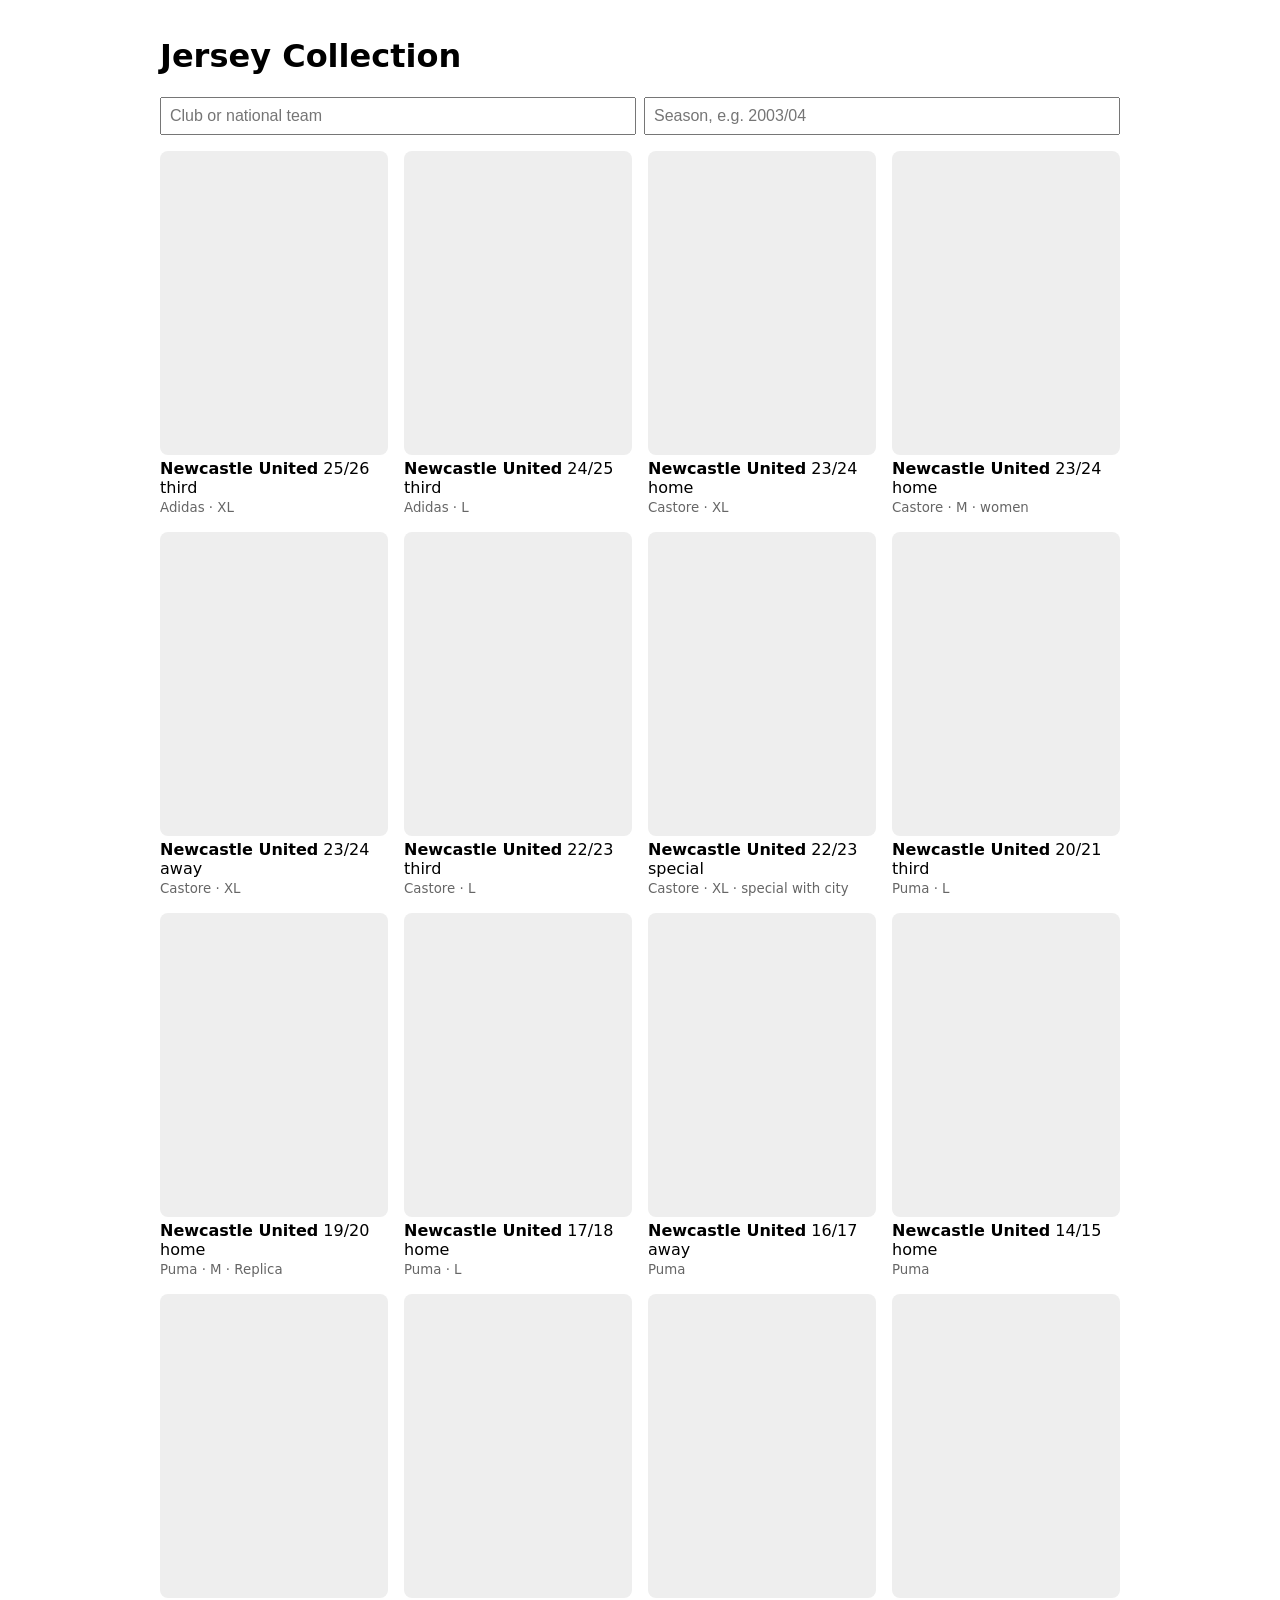
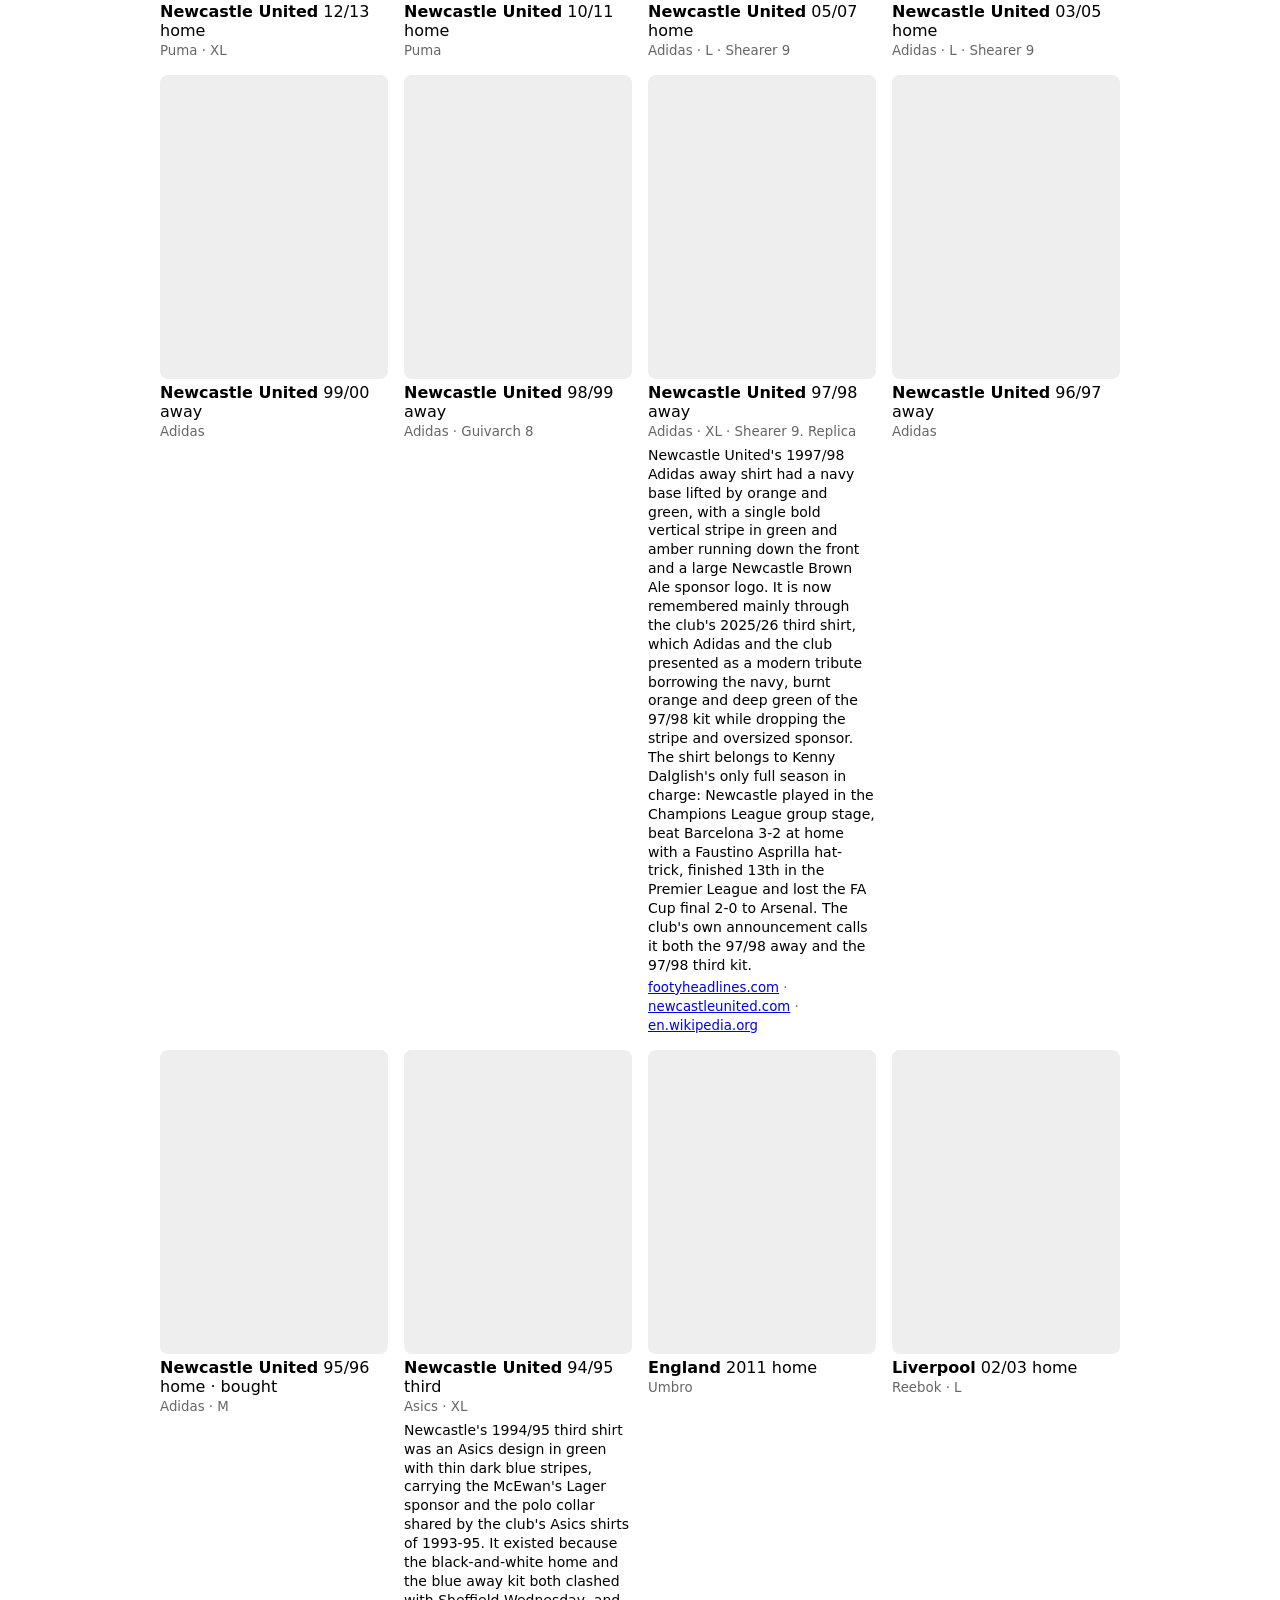
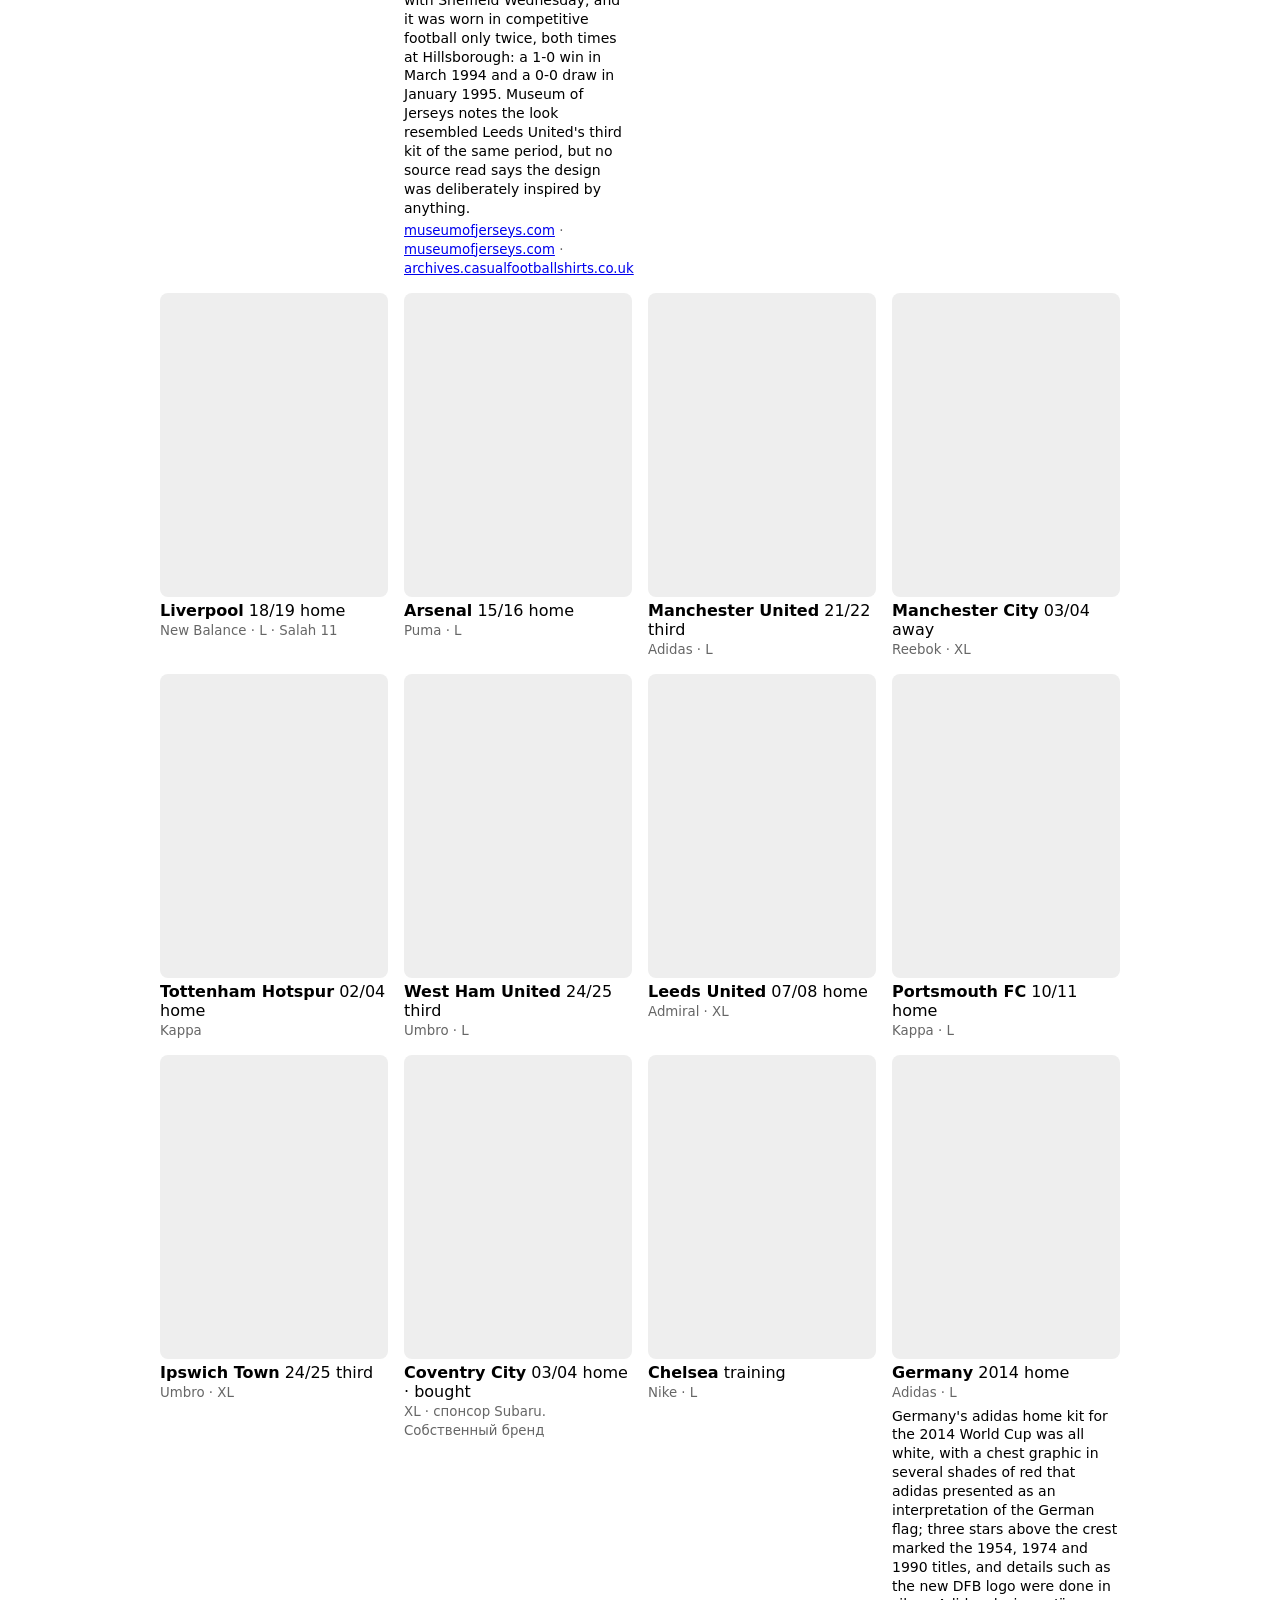
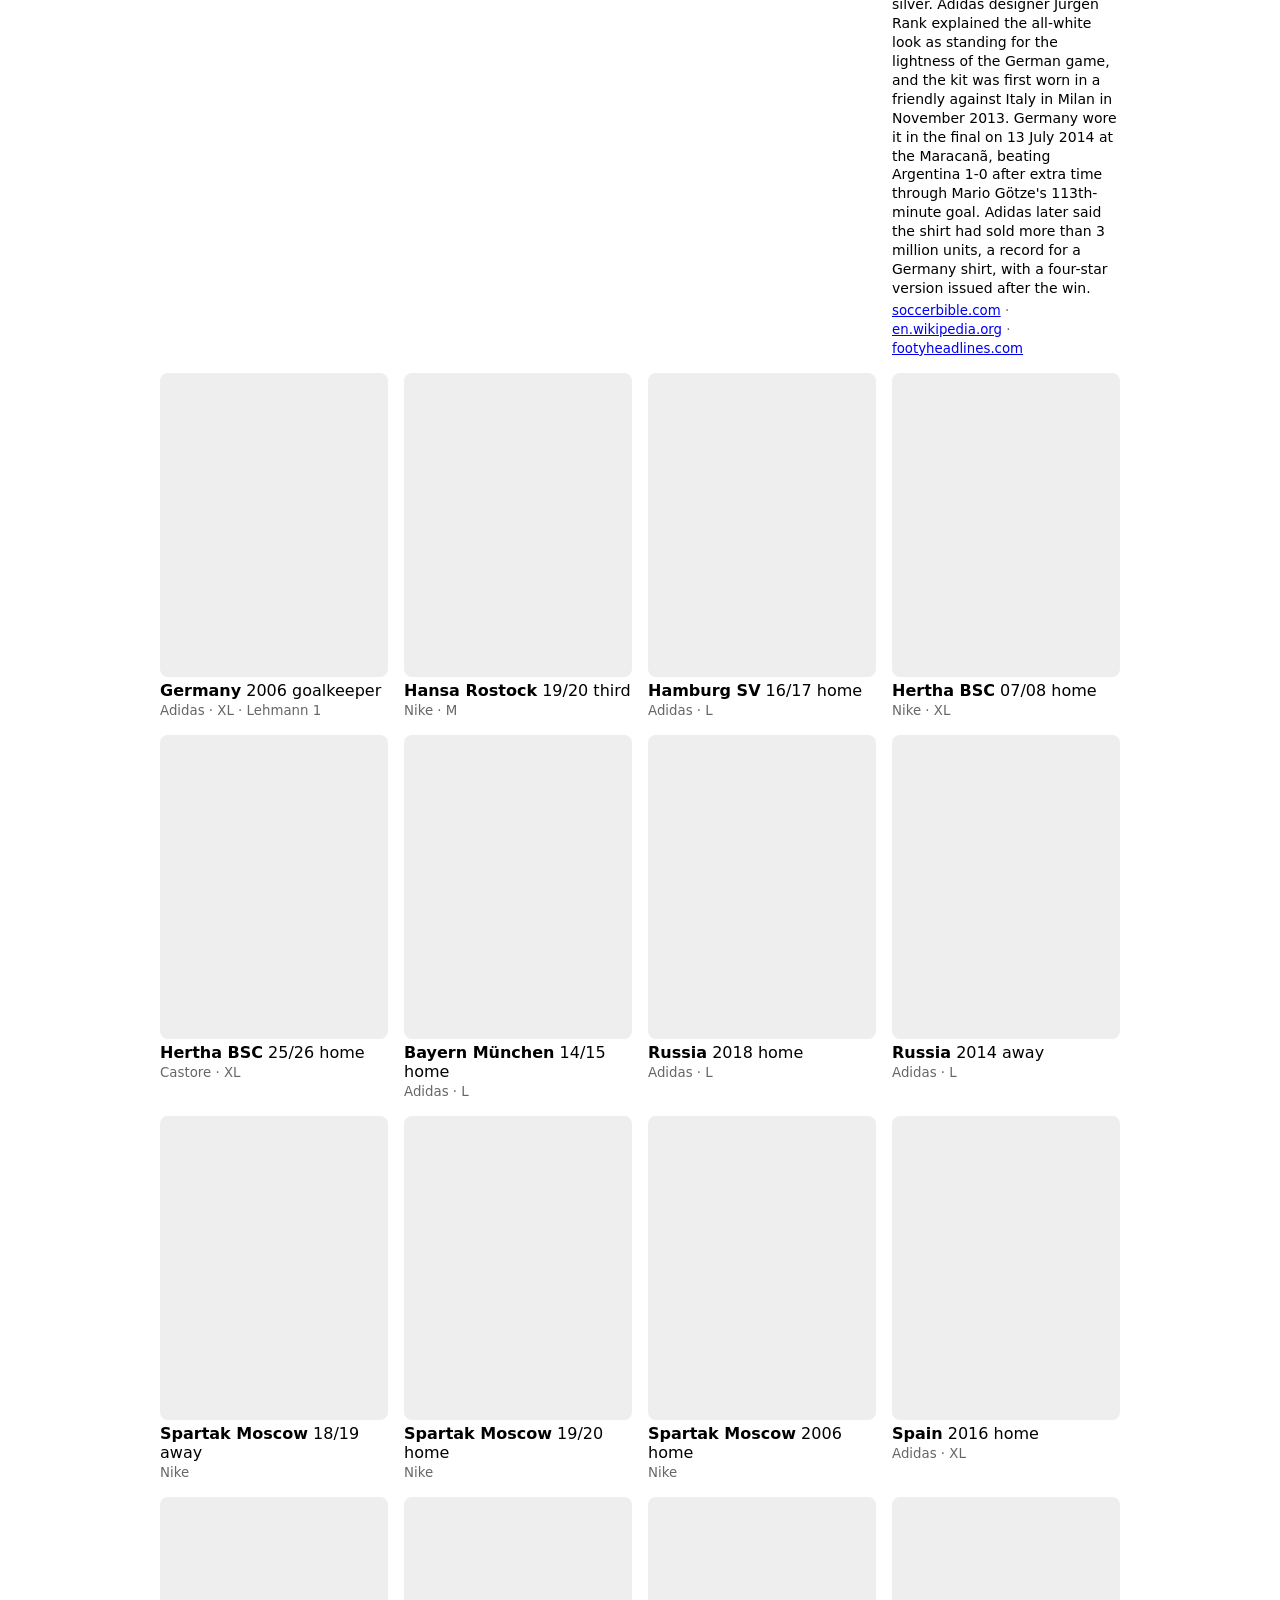
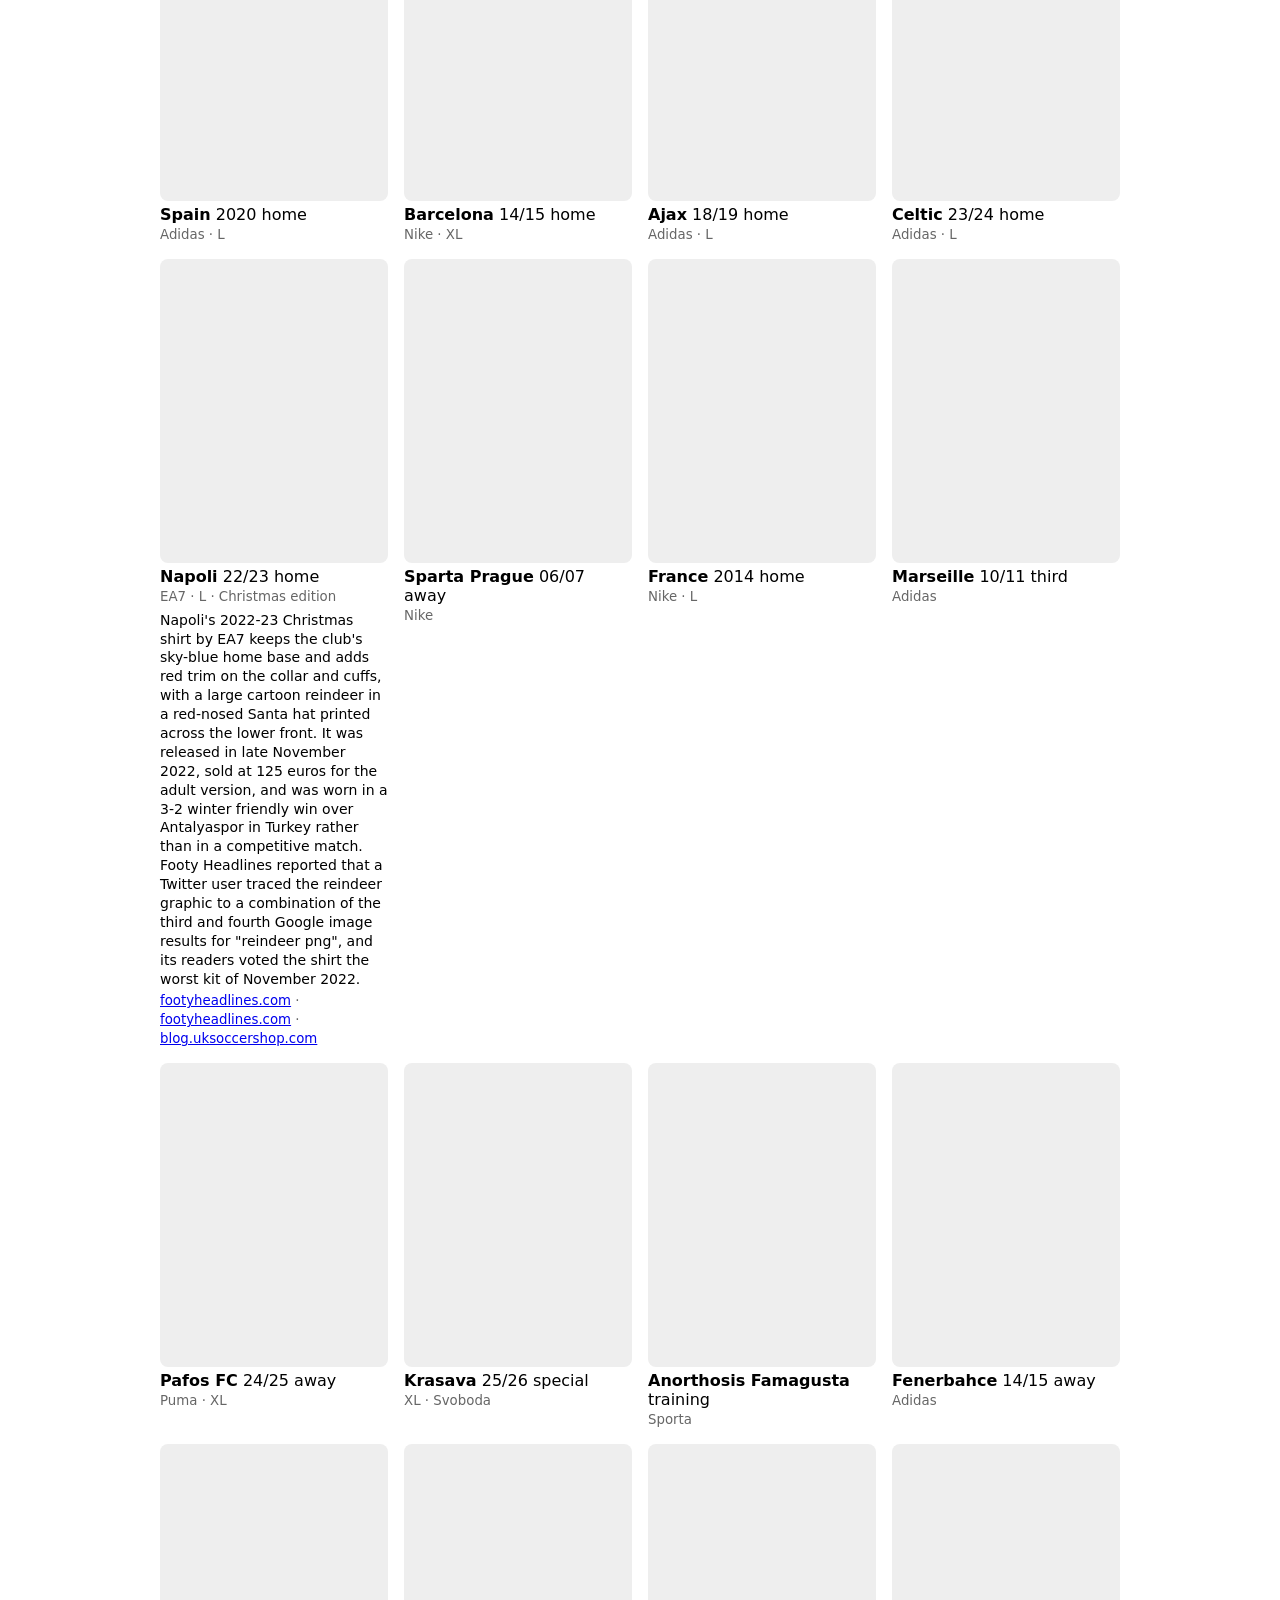
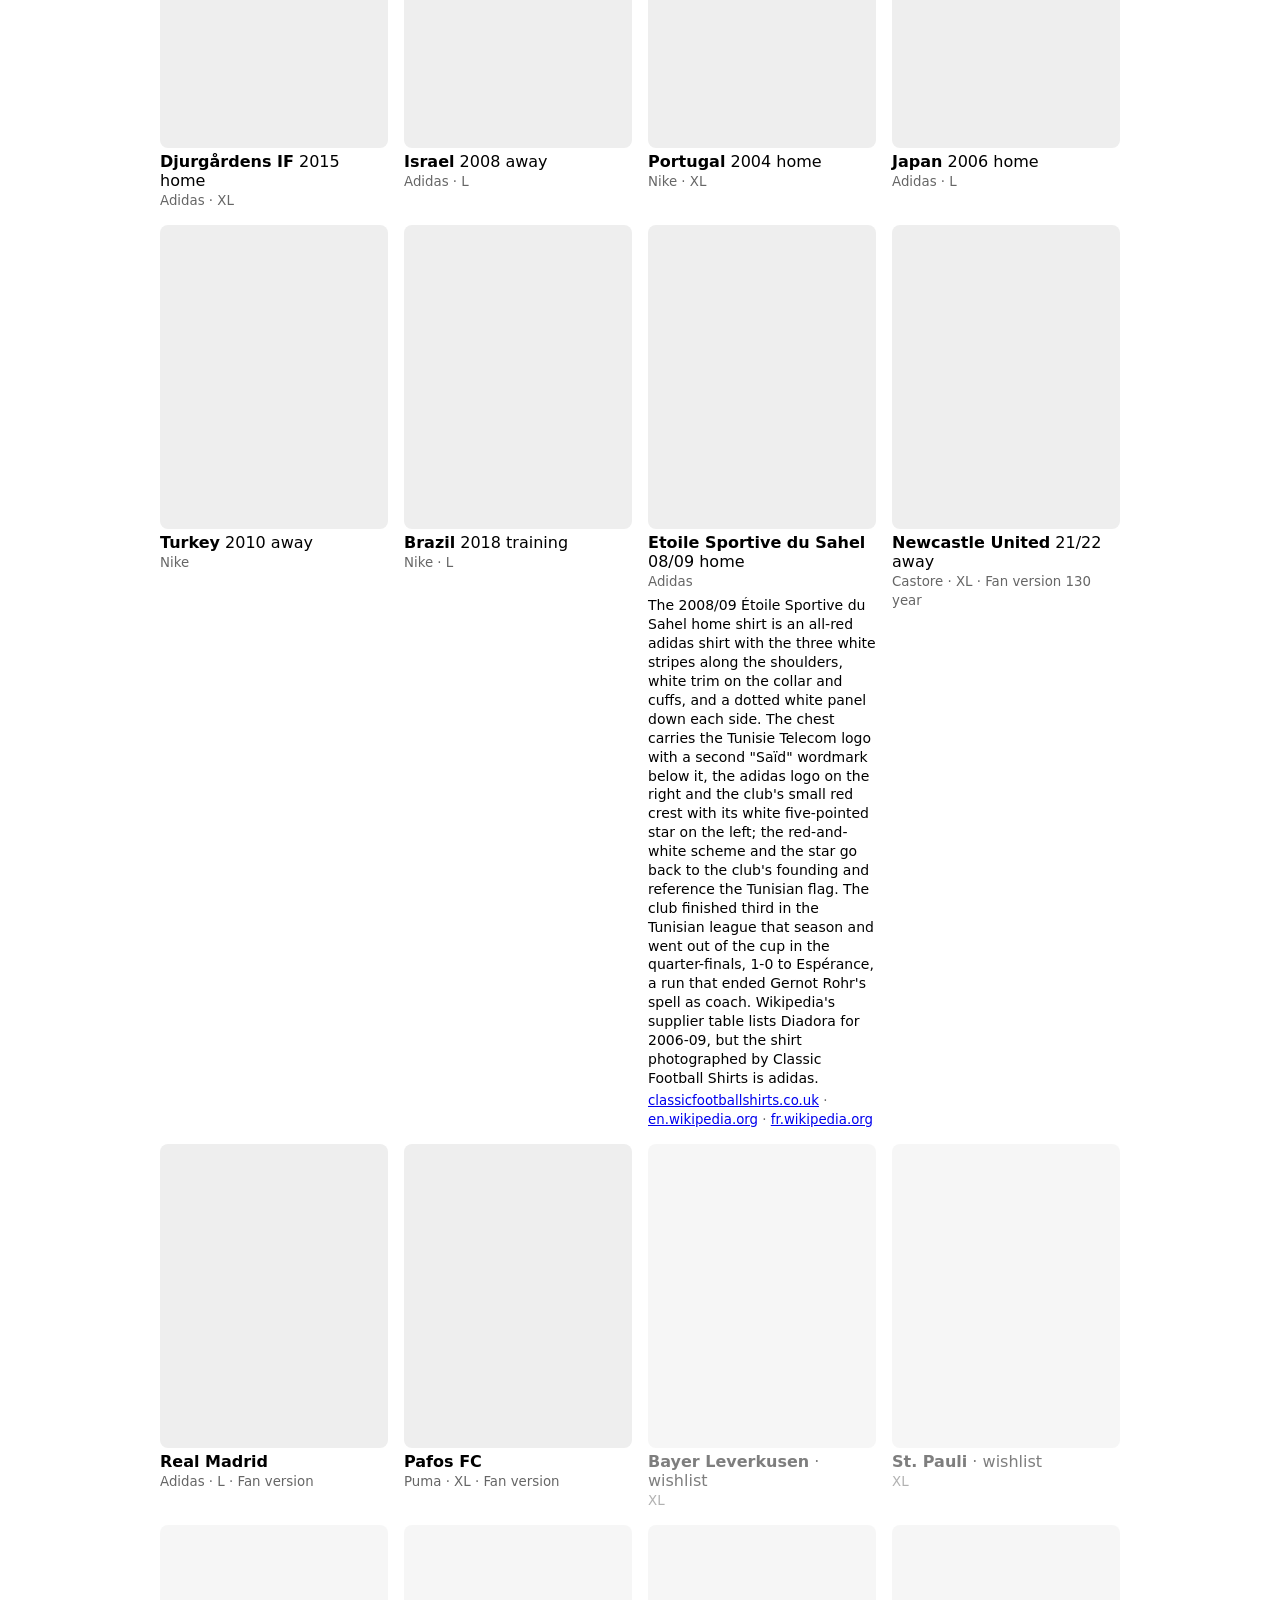
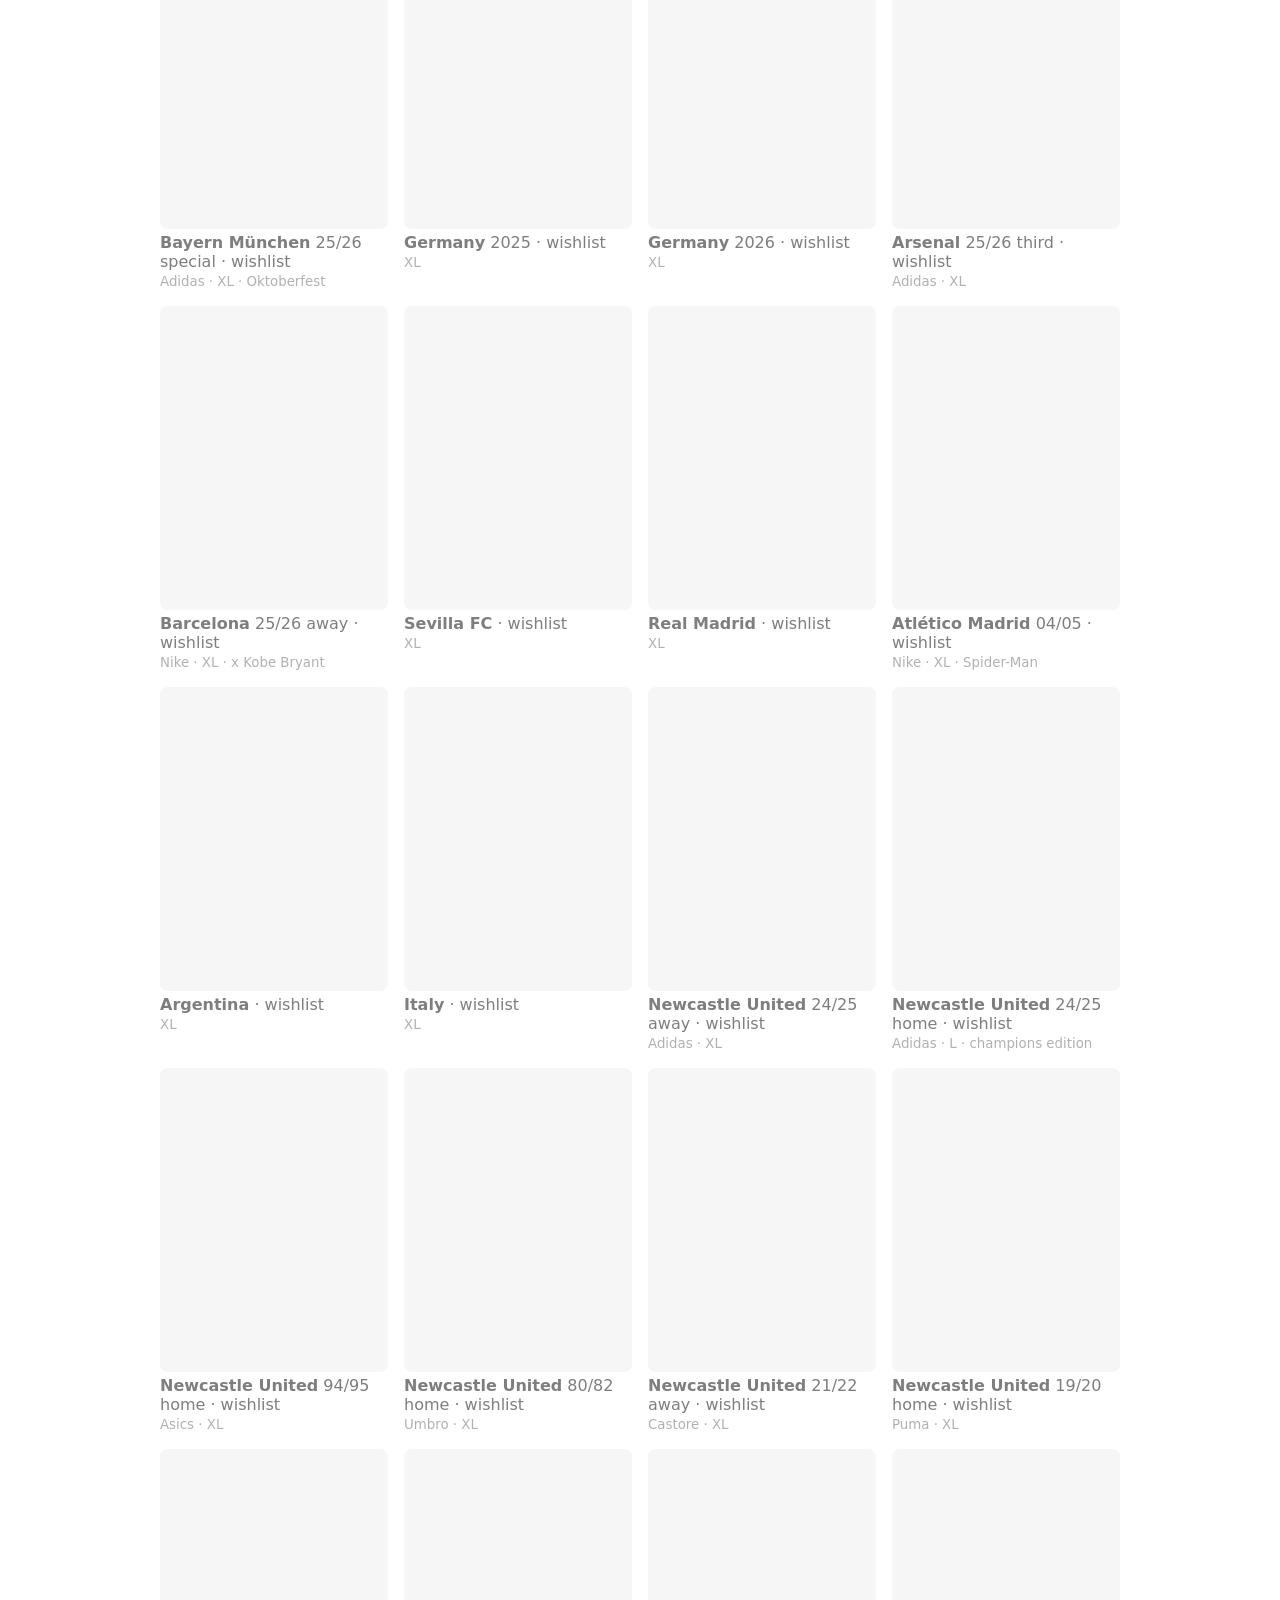
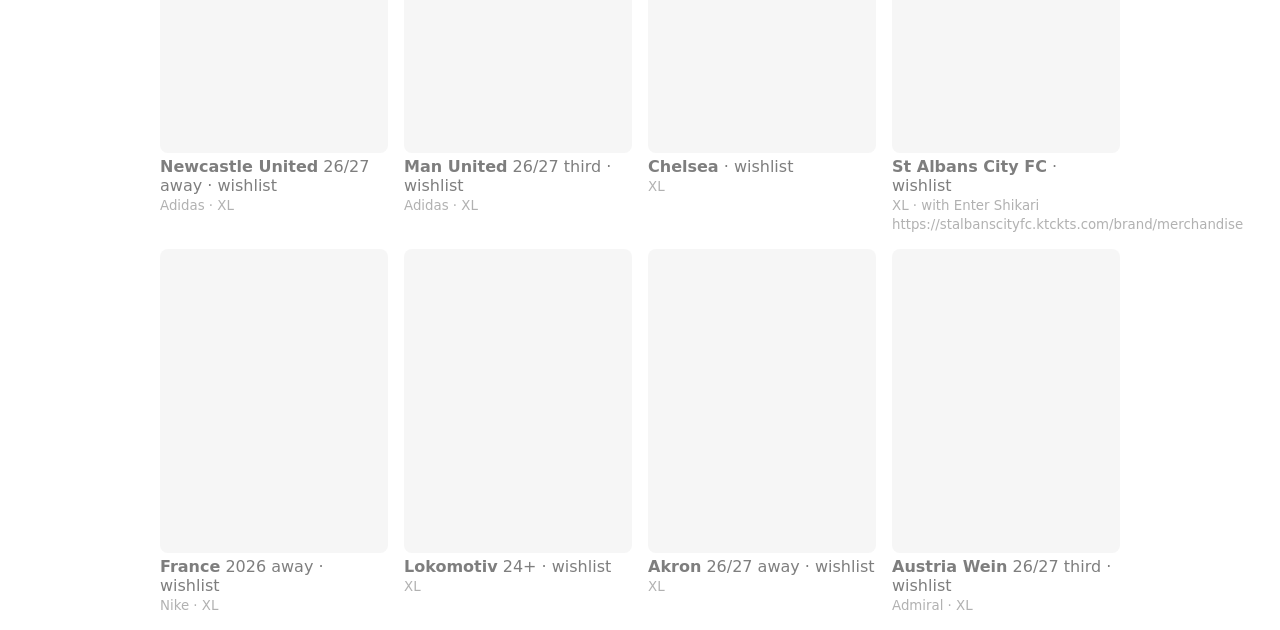
==== index.html @ 3c87a779 "A story with its sources on the card, filled for five kits as a trial Co-Authored-By: Claude Fable 5" ====
<!doctype html>
<html lang="en">
<head>
<meta charset="utf-8">
<meta name="viewport" content="width=device-width, initial-scale=1">
<title>Jersey Collection</title>
<style>
  body { font-family: system-ui, sans-serif; margin: 0 auto; max-width: 960px; padding: 16px; }
  form { display: flex; gap: 8px; flex-wrap: wrap; margin-bottom: 16px; }
  input { font-size: 16px; padding: 8px; flex: 1; min-width: 160px; }
  #kits { display: grid; grid-template-columns: repeat(auto-fill, minmax(200px, 1fr)); gap: 16px; }
  figure { margin: 0; }
  img, .nophoto { width: 100%; aspect-ratio: 3 / 4; object-fit: cover; background: #eee; border-radius: 8px; display: block; }
  figcaption { margin-top: 4px; }
  small { color: #666; }
  .story { margin: 6px 0 2px; font-size: 14px; line-height: 1.35; }
  .wishlist { opacity: .5; }
</style>
</head>
<body>
<h1>Jersey Collection</h1>
<form id="search">
  <input name="team" list="teams" placeholder="Club or national team" autocomplete="off">
  <input name="season" list="seasons" placeholder="Season, e.g. 2003/04" autocomplete="off">
  <datalist id="teams"></datalist>
  <datalist id="seasons"></datalist>
</form>
<p id="empty" hidden>Nothing for this team and season.</p>
<p id="archive" hidden>All kits of this season: <a target="_blank" rel="noopener"></a></p>
<div id="kits"></div>
<script>
const form = document.getElementById('search');
const grid = document.getElementById('kits');
const empty = document.getElementById('empty');
const archive = document.getElementById('archive');
let kits = [];

const norm = s => s.trim().toLowerCase();
const matches = (kit, team, season) =>
  (!team || norm(kit.team).includes(team)) && (!season || kit.season === season);

function fill(id, values) {
  document.getElementById(id).innerHTML = [...new Set(values)].sort()
    .map(v => `<option value="${v}">`).join('');
}

// shortcut: the archive's address pattern is guessed from its site, no API; switch to a kit API if it breaks
const slug = s => s.toLowerCase().replace(/[^a-z0-9]+/g, '-').replace(/^-|-$/g, '');
// "25/26" -> "2025-26", "99/00" -> "1999-00", "2014" stays: the archive's season format
const fullSeason = s => s.replace(/^(\d\d)\/(\d\d)$/, (_, a, b) => (a < 30 ? '20' : '19') + a + '-' + b);
function archiveLink(team, season) {
  const a = archive.querySelector('a');
  archive.hidden = !(team && season);
  a.href = `https://www.footballkitarchive.com/${slug(team)}-${fullSeason(season)}-kits/`;
  a.textContent = `${team} ${season} on Football Kit Archive`;
}

function render() {
  const team = norm(form.team.value), season = form.season.value.trim();
  const found = kits.filter(k => matches(k, team, season));
  archiveLink(found[0]?.team || form.team.value.trim(), season);
  empty.hidden = found.length > 0;
  grid.innerHTML = found.map(k => `
    <figure class="${k.status}">
      ${k.photo ? `<img src="photos/${k.photo}" alt="${k.team} ${k.season || ''} ${k.kit || ''}" loading="lazy">` : '<div class="nophoto"></div>'}
      <figcaption>
        <b>${k.team}</b> ${k.season || ''} ${k.kit || ''}${k.status === 'yes' ? '' : ' · ' + k.status}<br>
        <small>${[k.brand, k.size, k.comment].filter(Boolean).join(' · ')}</small>
        ${k.story ? `<p class="story">${k.story}</p>` : ''}
        ${k.sources ? `<small>${k.sources.map(u => `<a href="${u}" target="_blank" rel="noopener">${new URL(u).hostname.replace(/^www\./, '')}</a>`).join(' · ')}</small>` : ''}
      </figcaption>
    </figure>`).join('');
}

fetch('kits.json').then(r => r.json()).then(data => {
  kits = data;
  fill('teams', kits.map(k => k.team));
  fill('seasons', kits.map(k => k.season));
  render();
});
form.addEventListener('input', render);
form.addEventListener('submit', e => e.preventDefault());
</script>
</body>
</html>
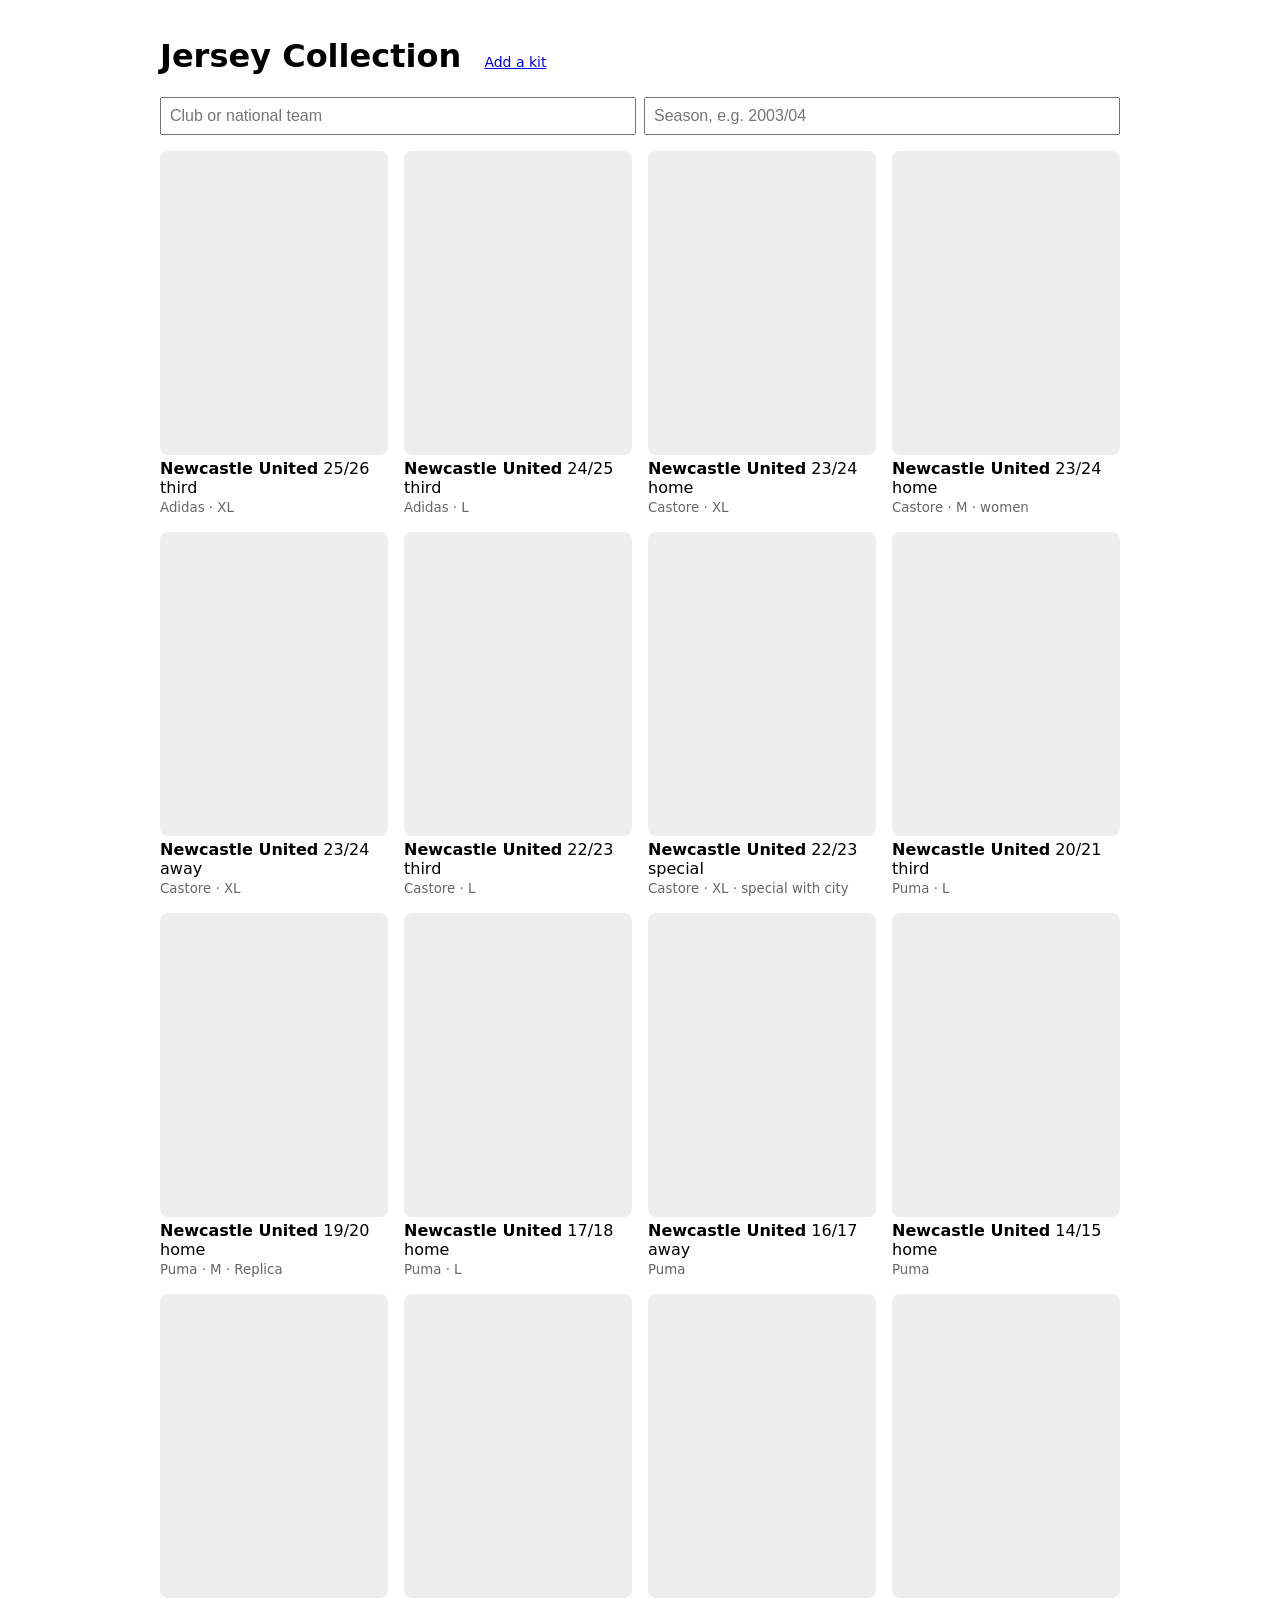
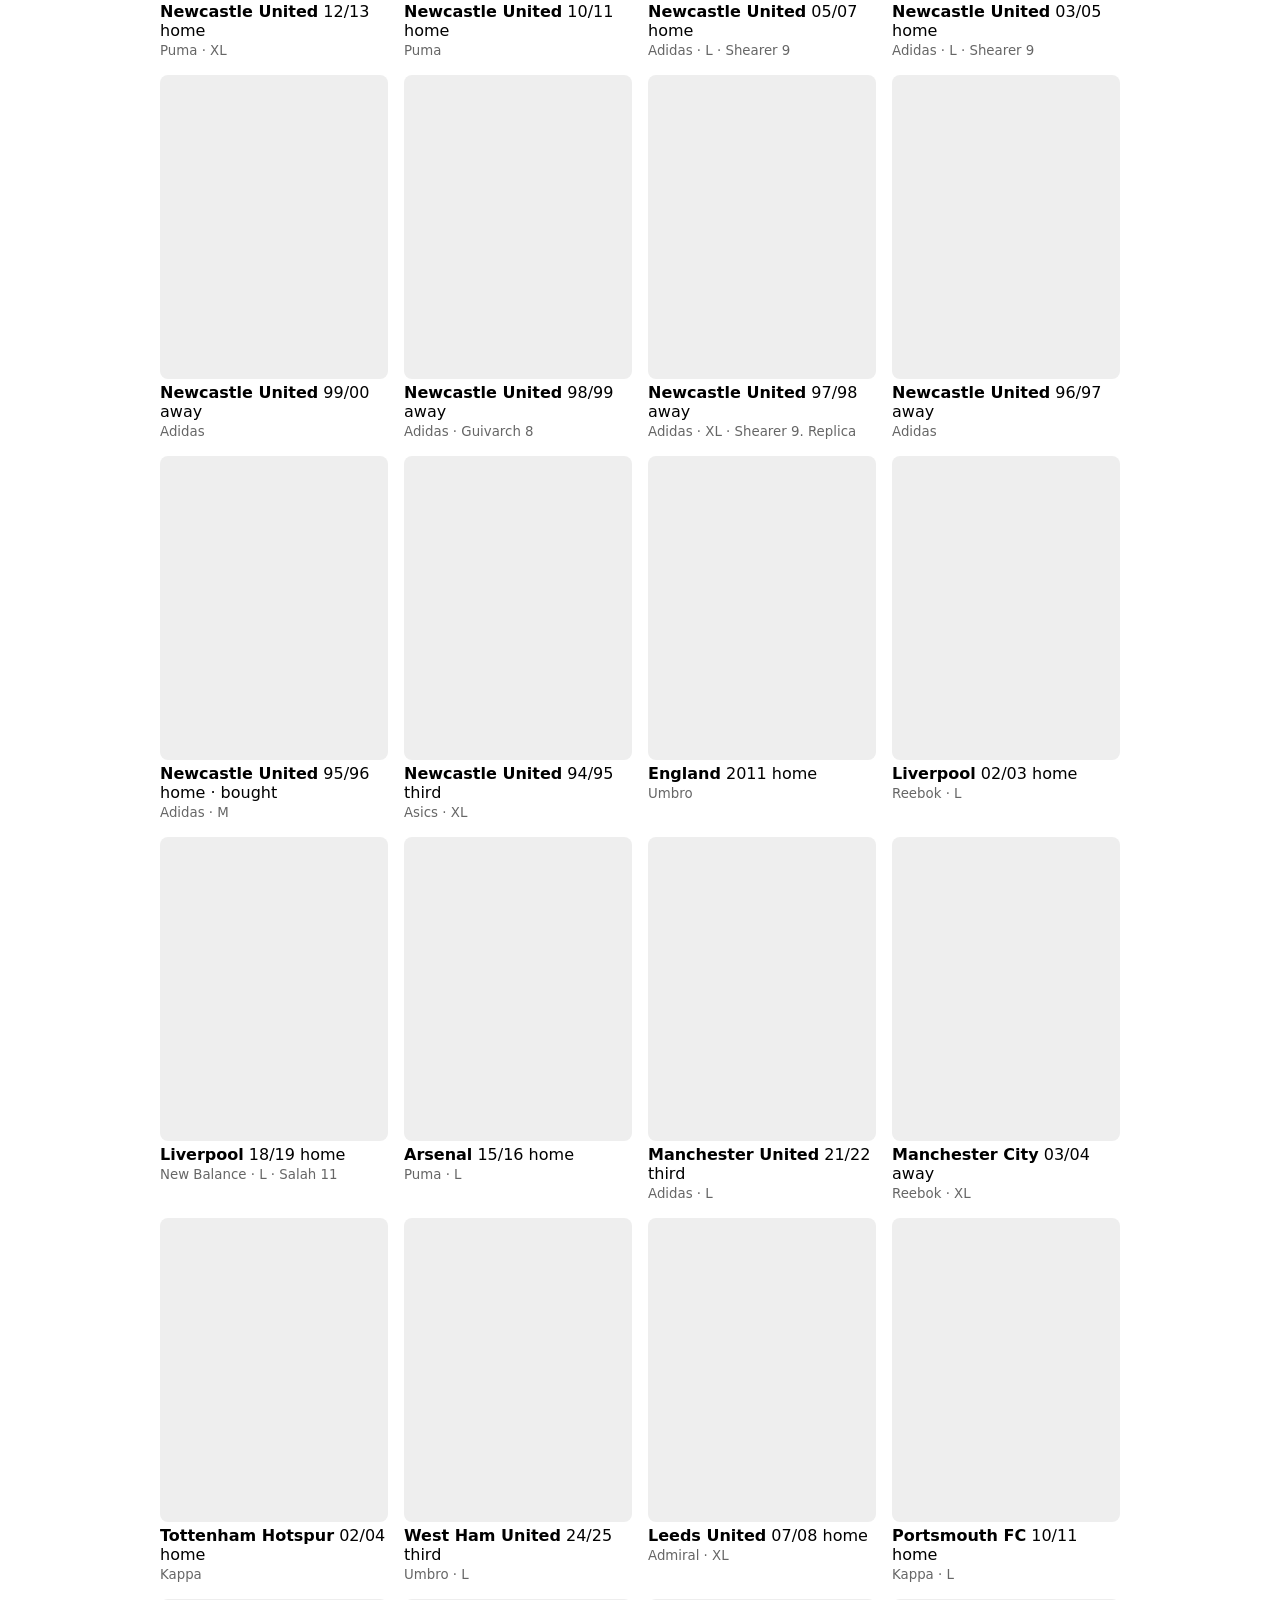
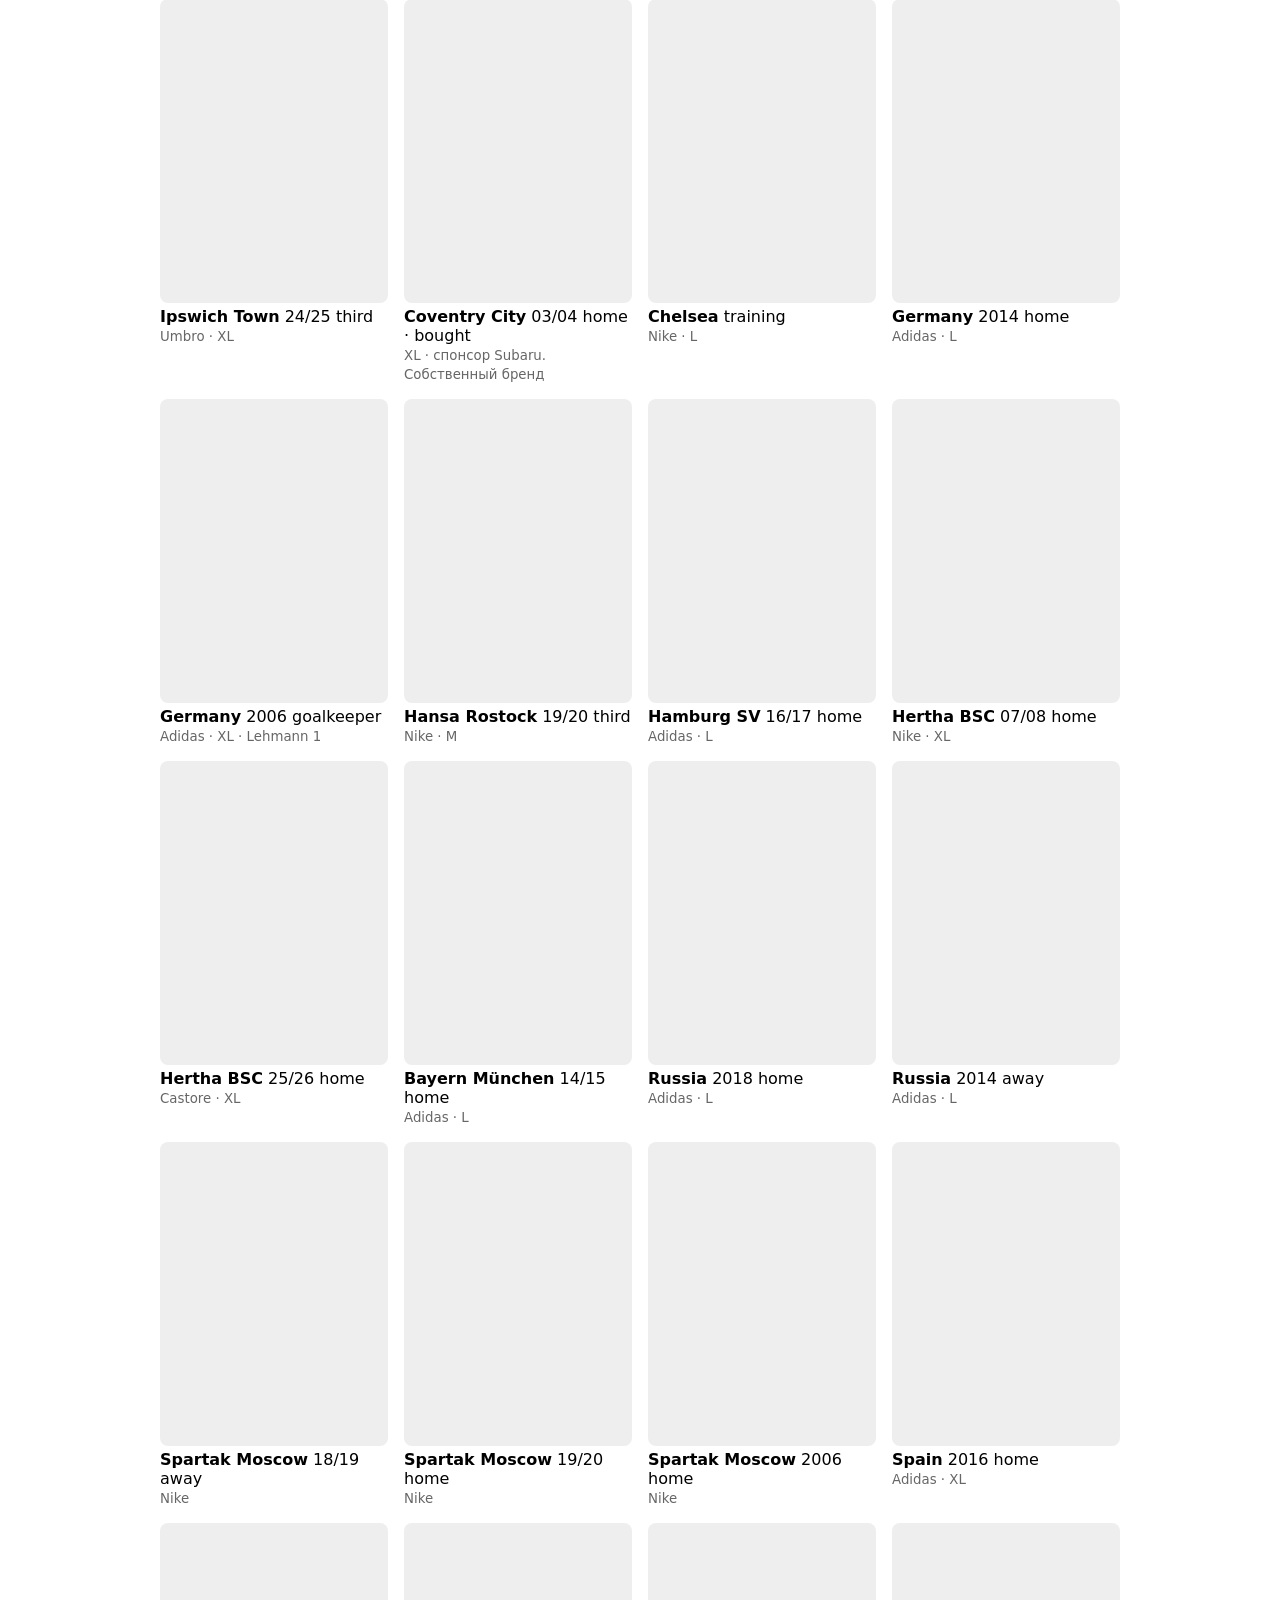
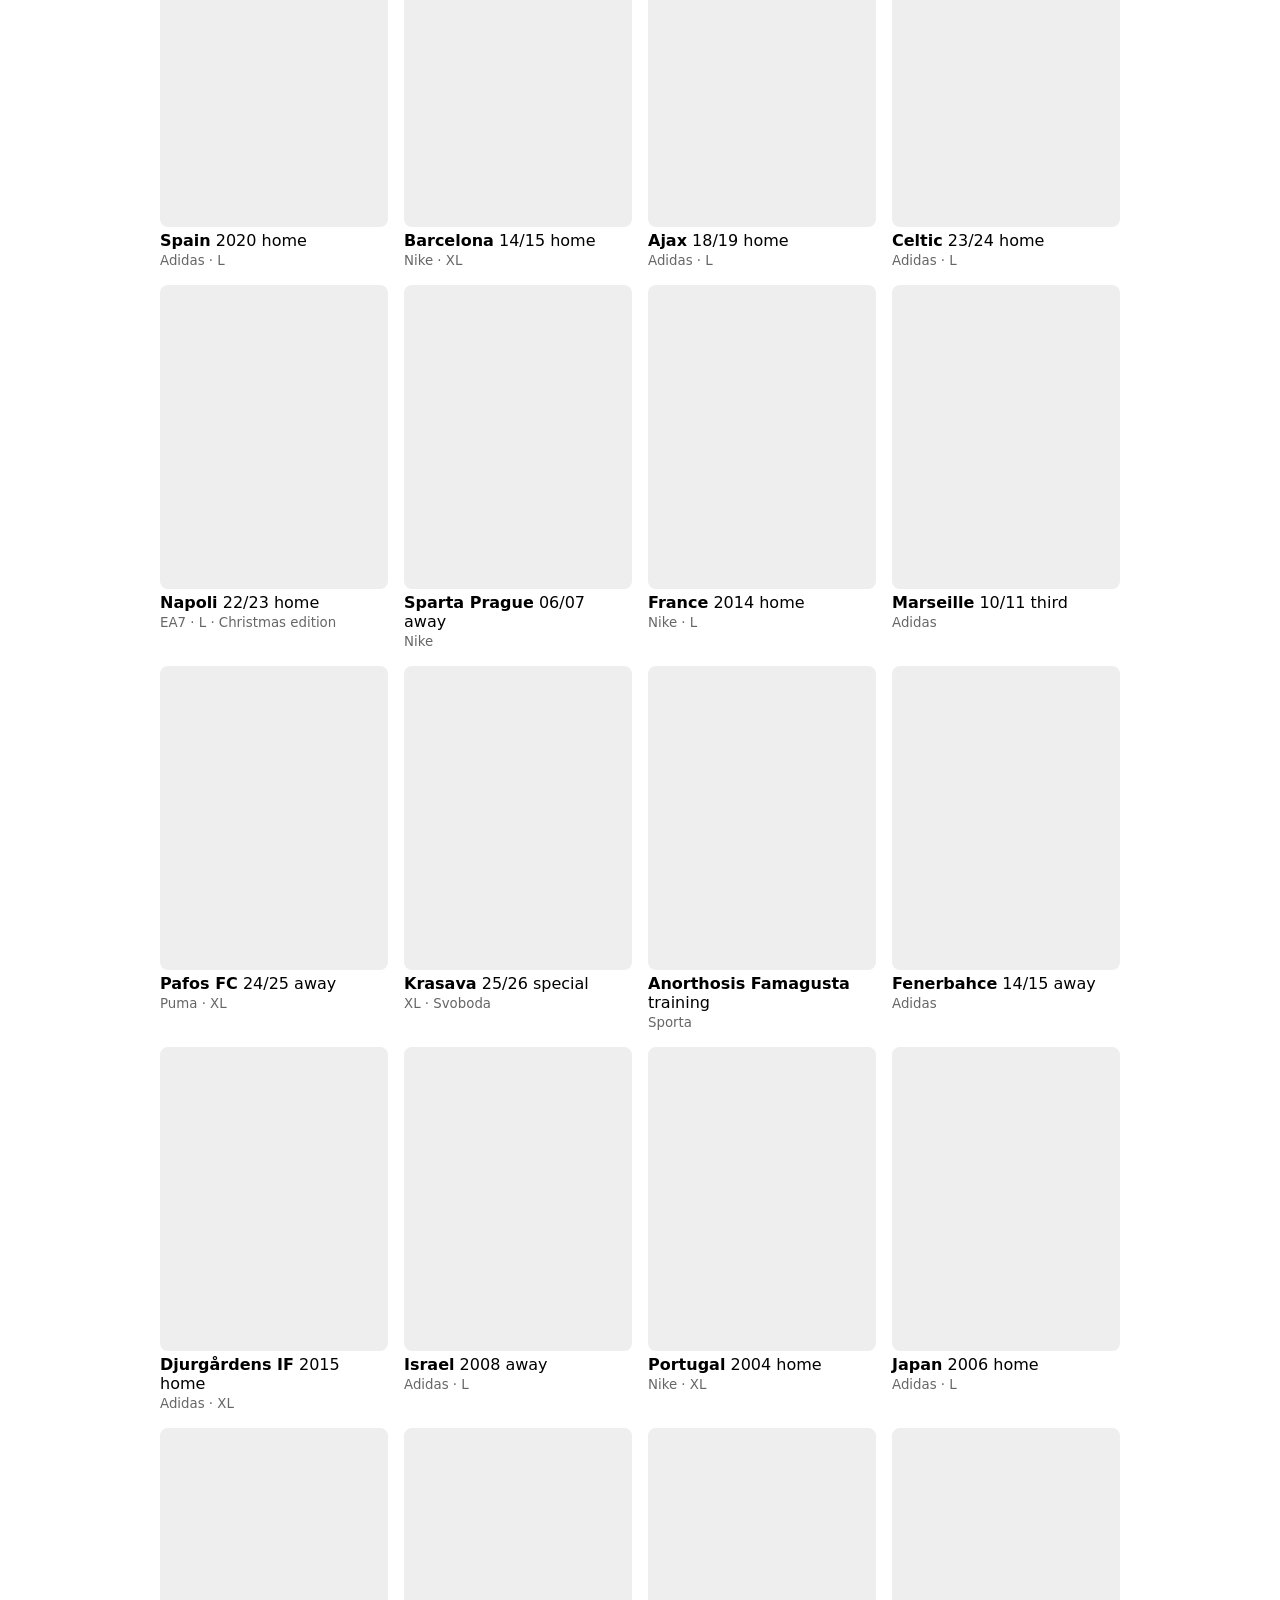
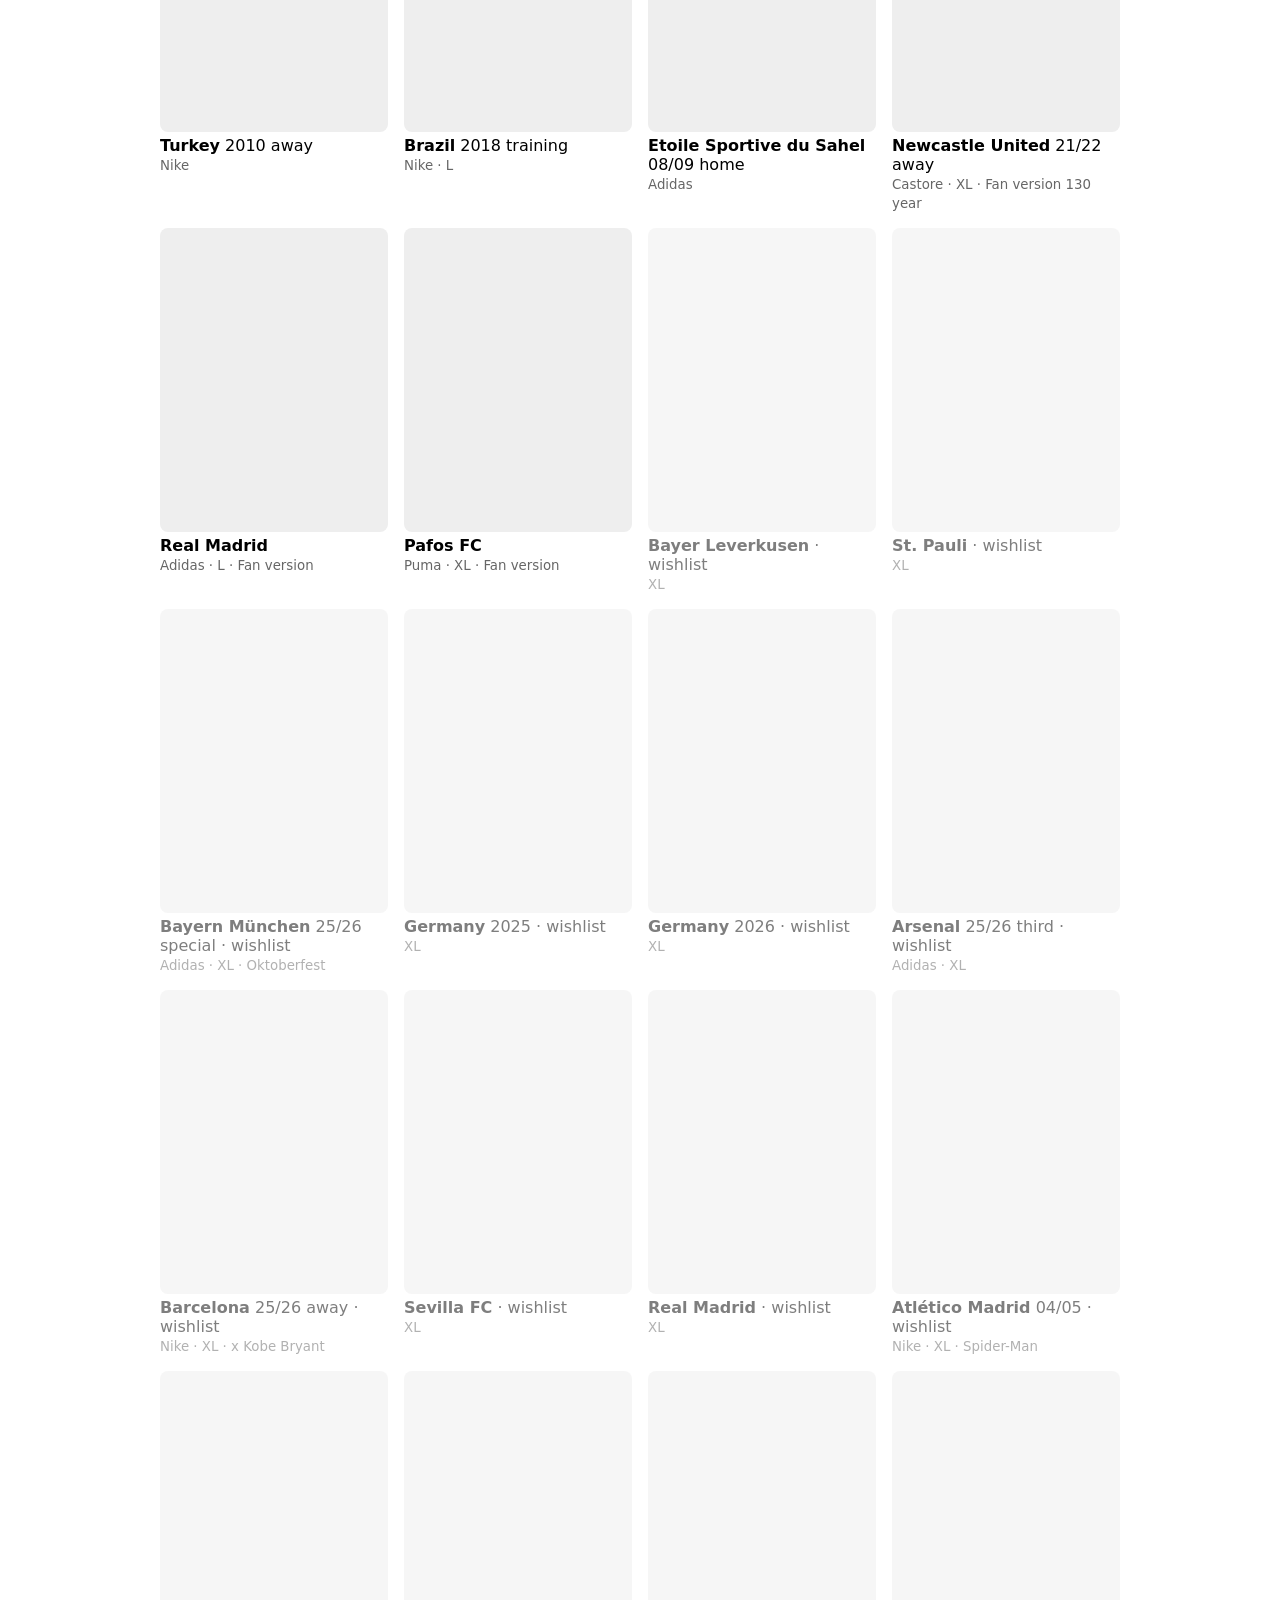
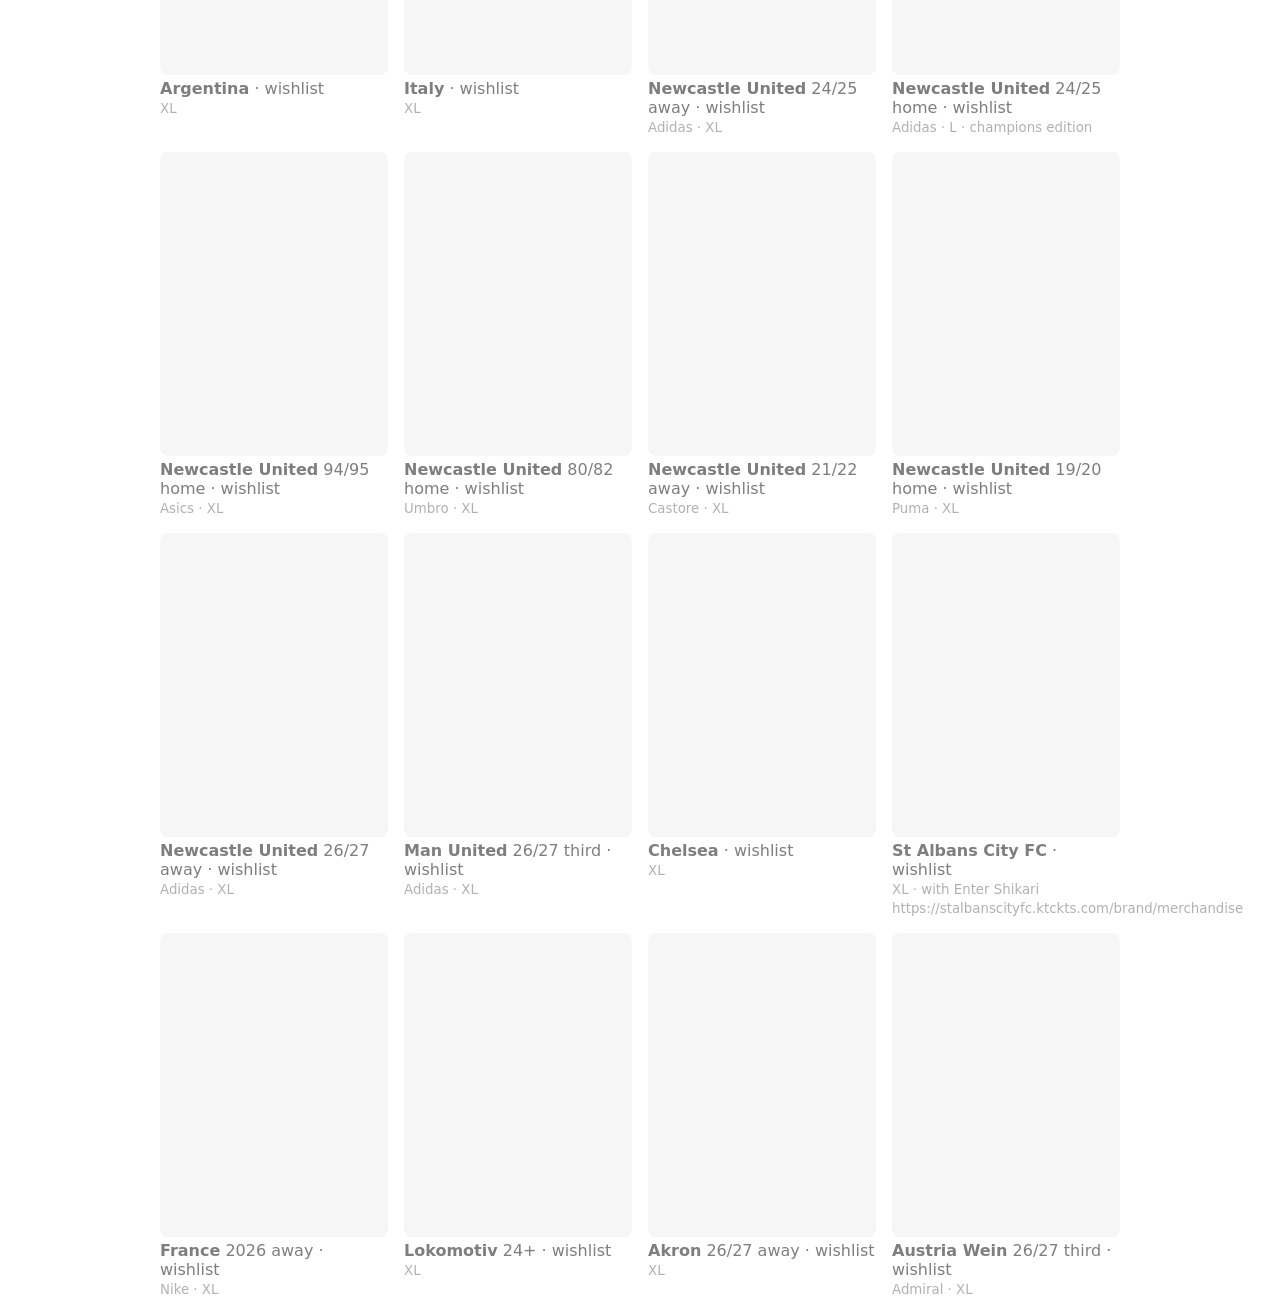
==== commit a3a8089d: "A form that adds a kit with country, brand and player filled in, and the season's results from Wikip" ====
--- a/index.html
+++ b/index.html
@@ -13,12 +13,14 @@
   img, .nophoto { width: 100%; aspect-ratio: 3 / 4; object-fit: cover; background: #eee; border-radius: 8px; display: block; }
   figcaption { margin-top: 4px; }
   small { color: #666; }
-  .story { margin: 6px 0 2px; font-size: 14px; line-height: 1.35; }
+  .description { margin: 6px 0 2px; font-size: 14px; line-height: 1.35; }
+  #season { background: #f4f4f4; border-radius: 8px; padding: 10px 12px; margin-bottom: 16px; font-size: 14px; }
+  h1 a { font-size: 14px; font-weight: normal; margin-left: 12px; }
   .wishlist { opacity: .5; }
 </style>
 </head>
 <body>
-<h1>Jersey Collection</h1>
+<h1>Jersey Collection <a href="add.html">Add a kit</a></h1>
 <form id="search">
   <input name="team" list="teams" placeholder="Club or national team" autocomplete="off">
   <input name="season" list="seasons" placeholder="Season, e.g. 2003/04" autocomplete="off">
@@ -27,8 +29,11 @@
 </form>
 <p id="empty" hidden>Nothing for this team and season.</p>
 <p id="archive" hidden>All kits of this season: <a target="_blank" rel="noopener"></a></p>
+<div id="season" hidden></div>
 <div id="kits"></div>
+<script src="wiki.js"></script>
 <script>
+const seasonBox = document.getElementById('season');
 const form = document.getElementById('search');
 const grid = document.getElementById('kits');
 const empty = document.getElementById('empty');
@@ -55,19 +60,36 @@
   a.textContent = `${team} ${season} on Football Kit Archive`;
 }
 
+// The season's results from the club's Wikipedia season page, when there is one.
+async function showSeason(team, season) {
+  seasonBox.hidden = !(team && season);
+  if (seasonBox.hidden) return;
+  seasonBox.textContent = 'Looking up the season on Wikipedia…';
+  try {
+    const title = await wiki.findSeasonPage(team, season);
+    if (!title) { seasonBox.textContent = 'No Wikipedia season page for this team and season.'; return; }
+    const info = await wiki.seasonInfo(title);
+    if (form.team.value.trim() !== team && !form.team.value.trim().startsWith(team)) return;
+    const parts = info.competitions.map(c => `<b>${c.name}</b> ${c.result}`);
+    if (info.topScorer) parts.push(`<b>Top scorer</b> ${info.topScorer}`);
+    seasonBox.innerHTML = parts.join(' · ') + ` · <a href="${info.url}" target="_blank" rel="noopener">Wikipedia</a>`;
+  } catch (e) { seasonBox.textContent = 'Wikipedia did not answer: ' + e.message; }
+}
+
 function render() {
   const team = norm(form.team.value), season = form.season.value.trim();
   const found = kits.filter(k => matches(k, team, season));
   archiveLink(found[0]?.team || form.team.value.trim(), season);
+  showSeason(found[0]?.team, season);
   empty.hidden = found.length > 0;
   grid.innerHTML = found.map(k => `
     <figure class="${k.status}">
       ${k.photo ? `<img src="photos/${k.photo}" alt="${k.team} ${k.season || ''} ${k.kit || ''}" loading="lazy">` : '<div class="nophoto"></div>'}
       <figcaption>
         <b>${k.team}</b> ${k.season || ''} ${k.kit || ''}${k.status === 'yes' ? '' : ' · ' + k.status}<br>
-        <small>${[k.brand, k.size, k.comment].filter(Boolean).join(' · ')}</small>
-        ${k.story ? `<p class="story">${k.story}</p>` : ''}
-        ${k.sources ? `<small>${k.sources.map(u => `<a href="${u}" target="_blank" rel="noopener">${new URL(u).hostname.replace(/^www\./, '')}</a>`).join(' · ')}</small>` : ''}
+        <small>${[k.brand, k.version, k.size, k.number && k.player ? `${k.number} ${k.player}` : k.number || k.player, k.comment].filter(Boolean).join(' · ')}</small>
+        ${k.description ? `<p class="description">${k.description}</p>` : ''}
+        ${k.link ? `<small><a href="${k.link}" target="_blank" rel="noopener">${new URL(k.link).hostname.replace(/^www\./, '')}</a></small>` : ''}
       </figcaption>
     </figure>`).join('');
 }
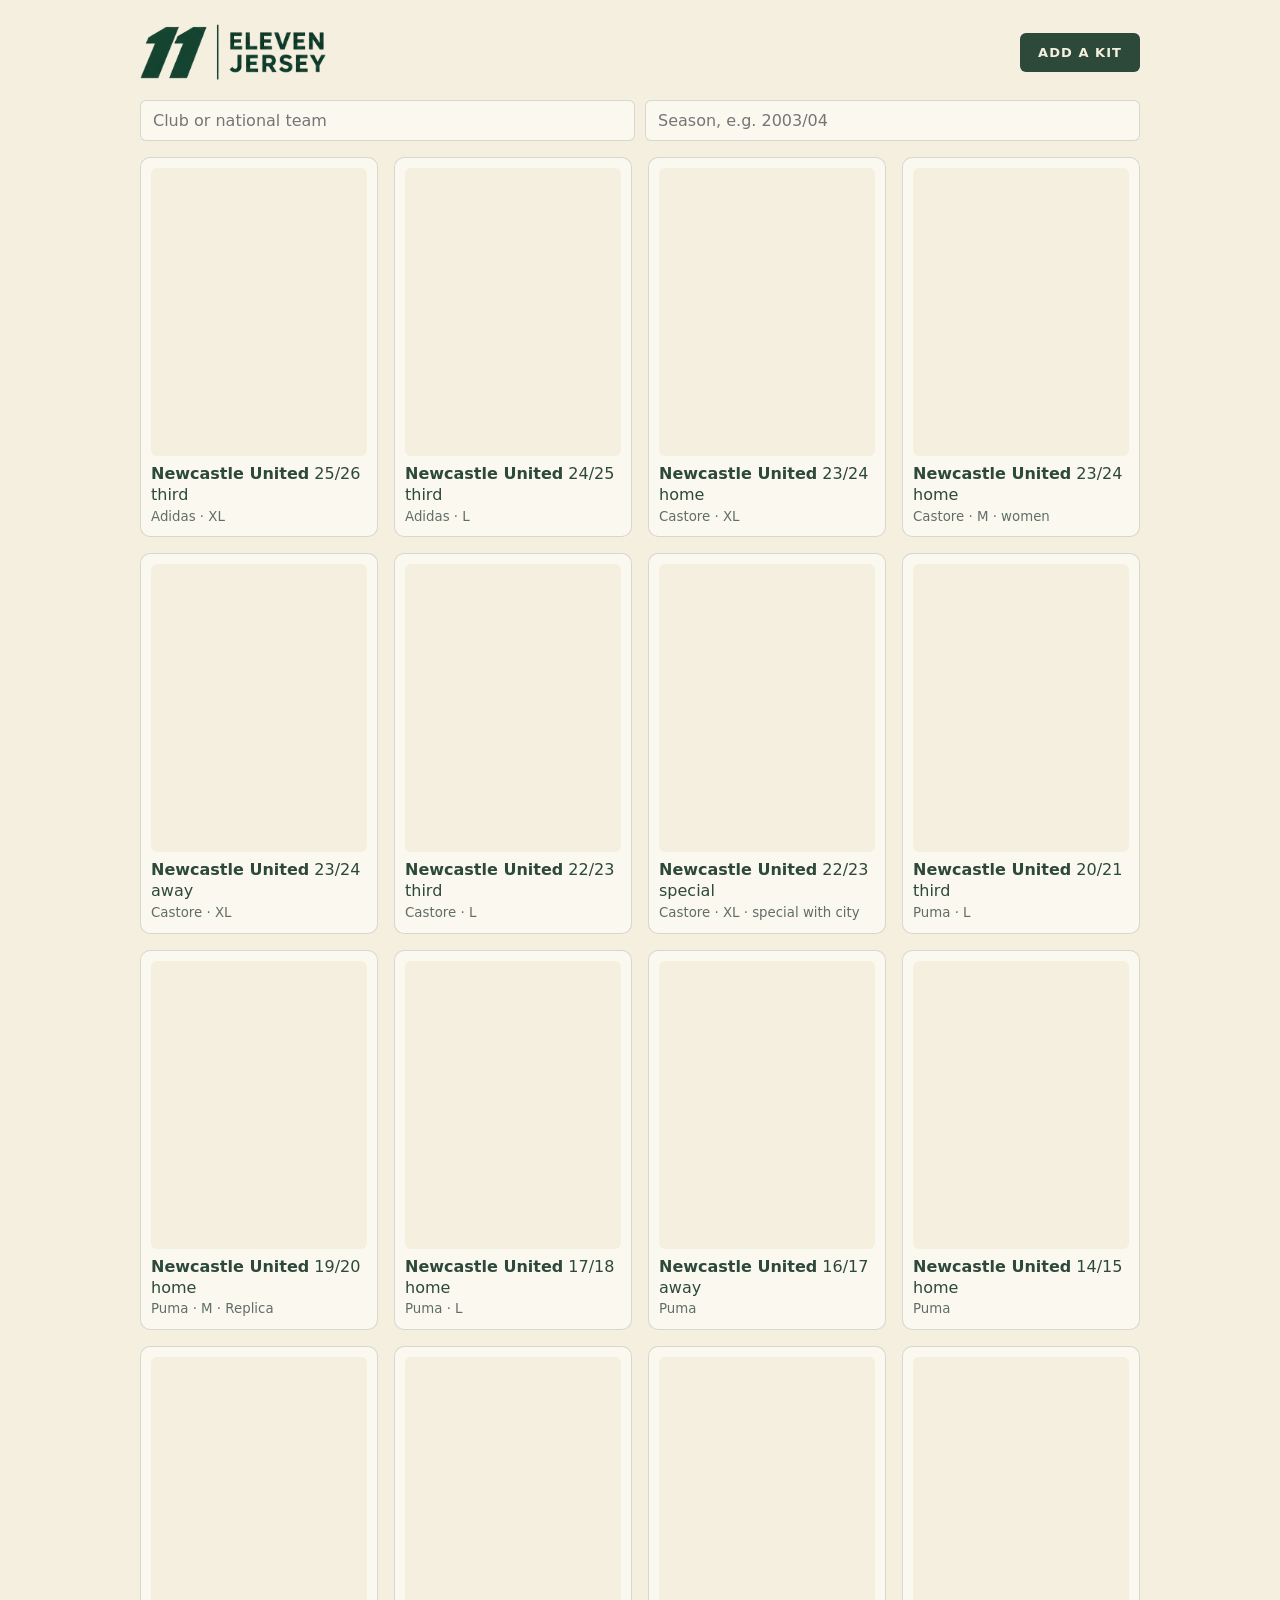
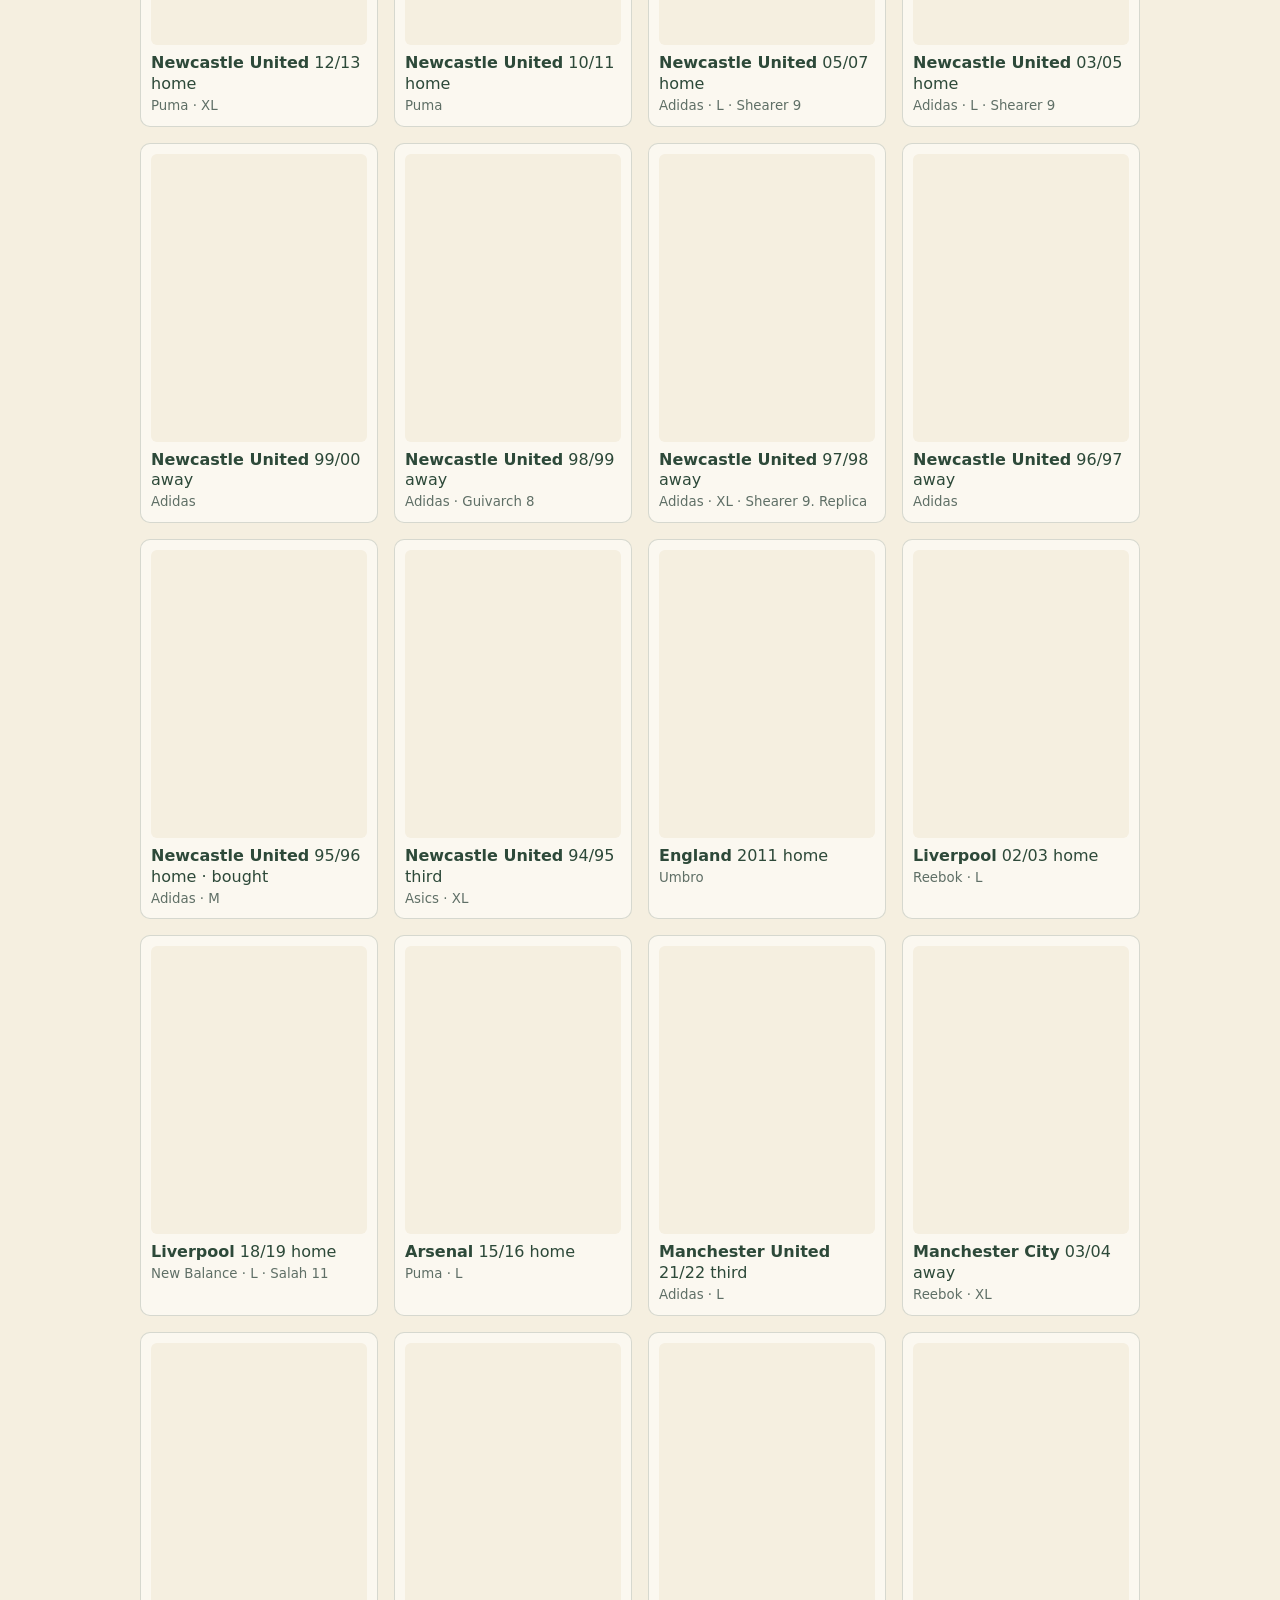
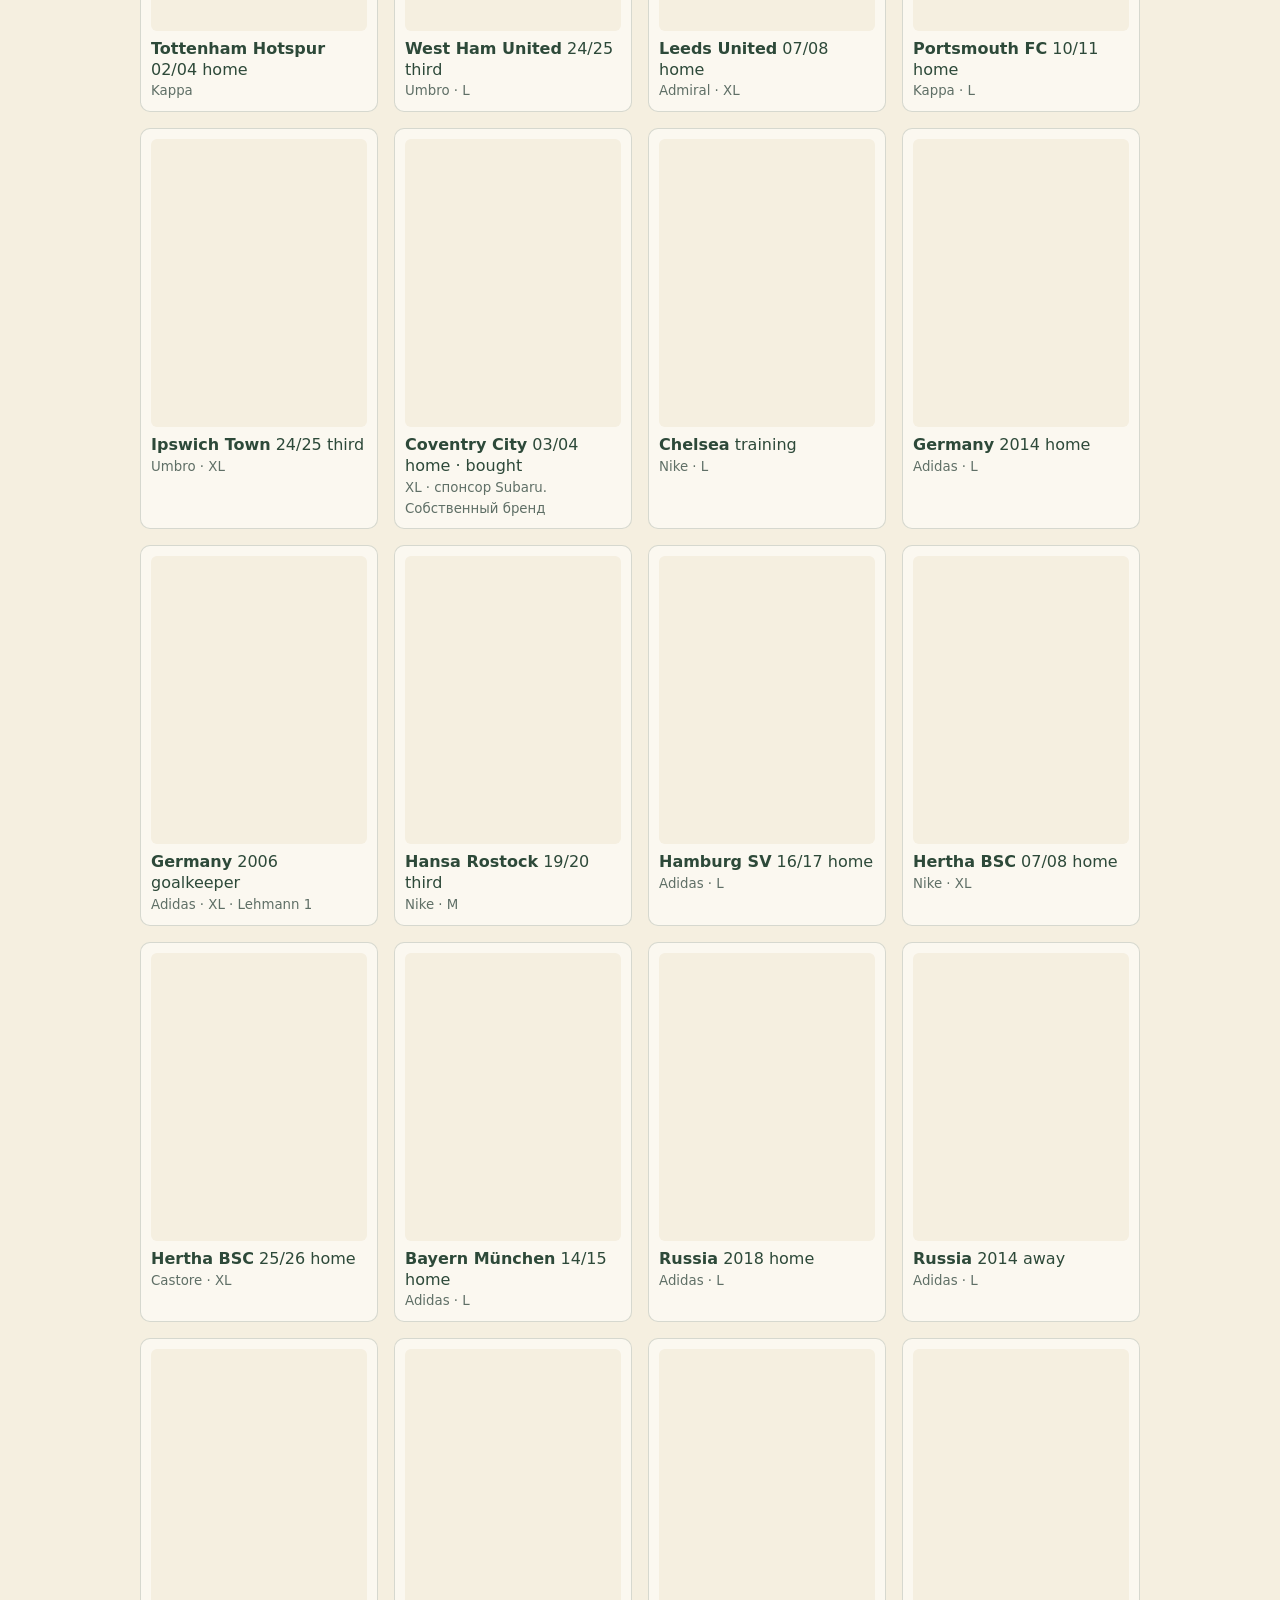
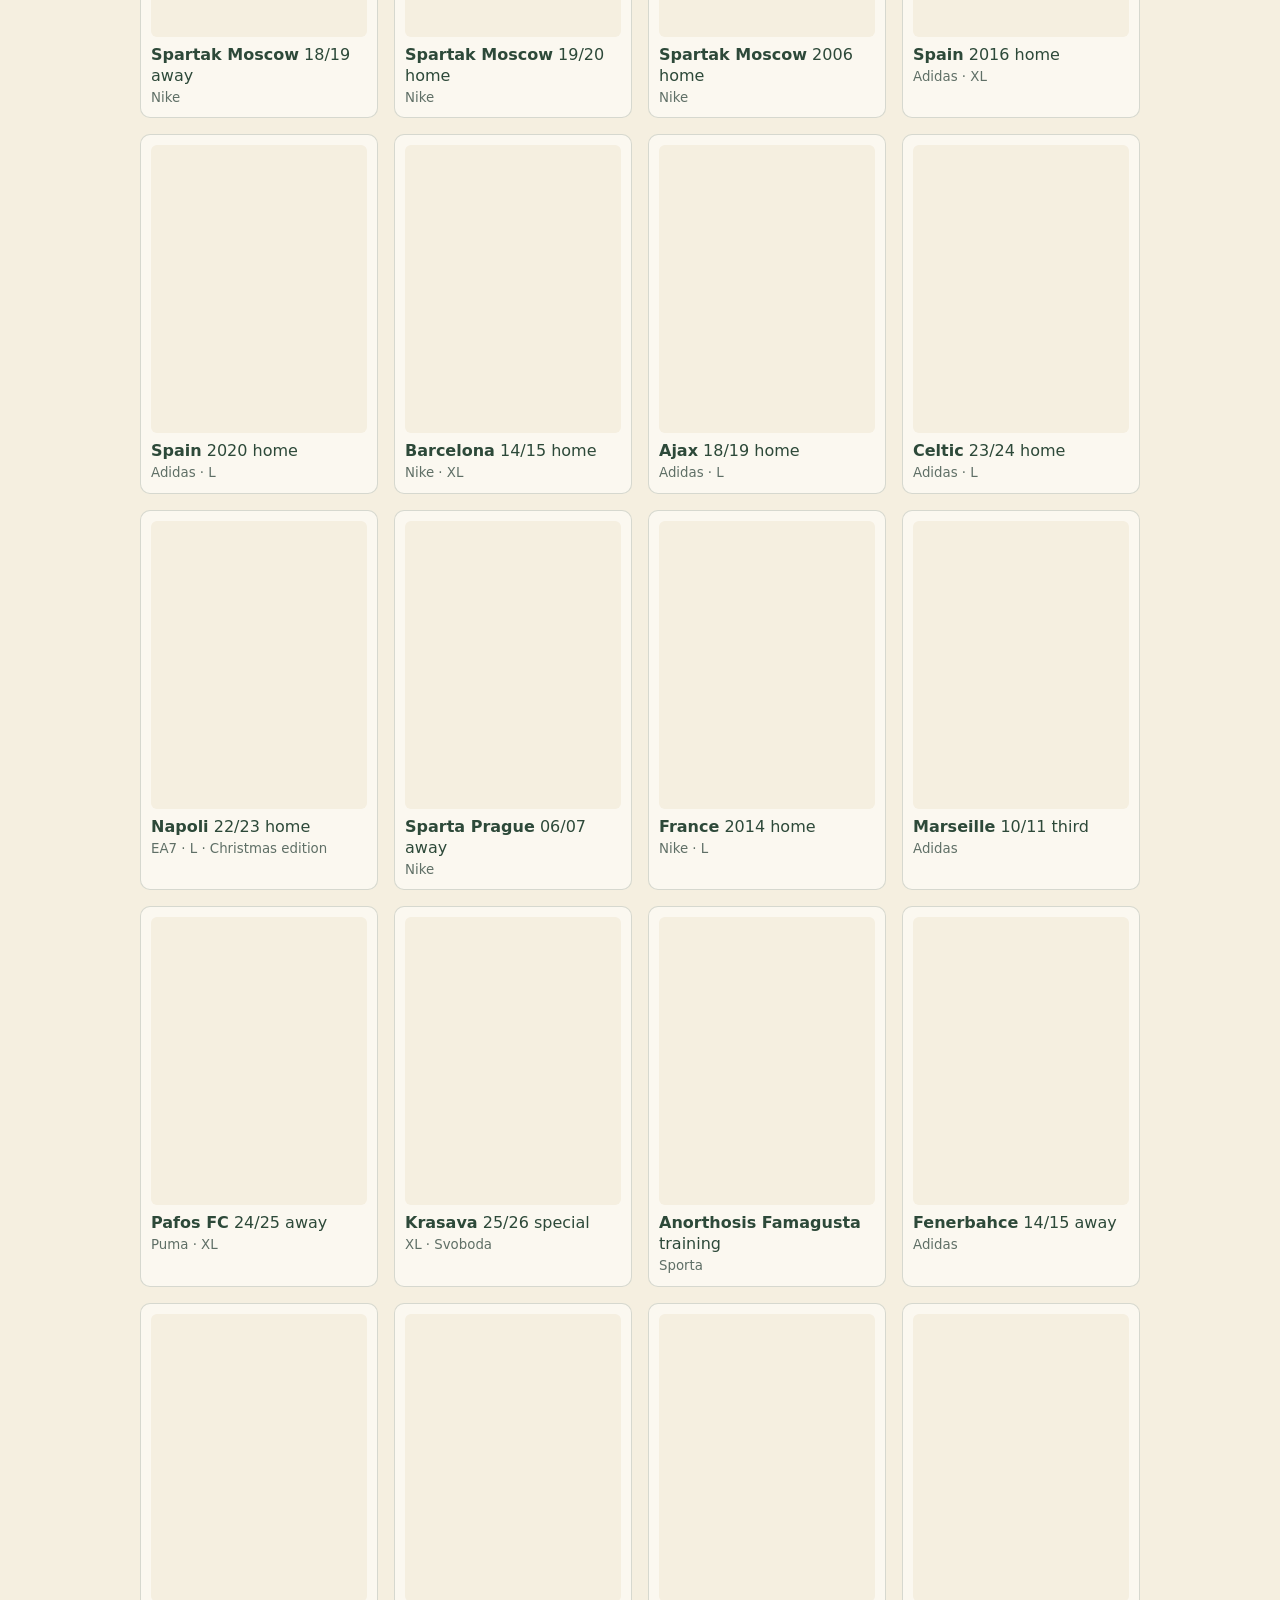
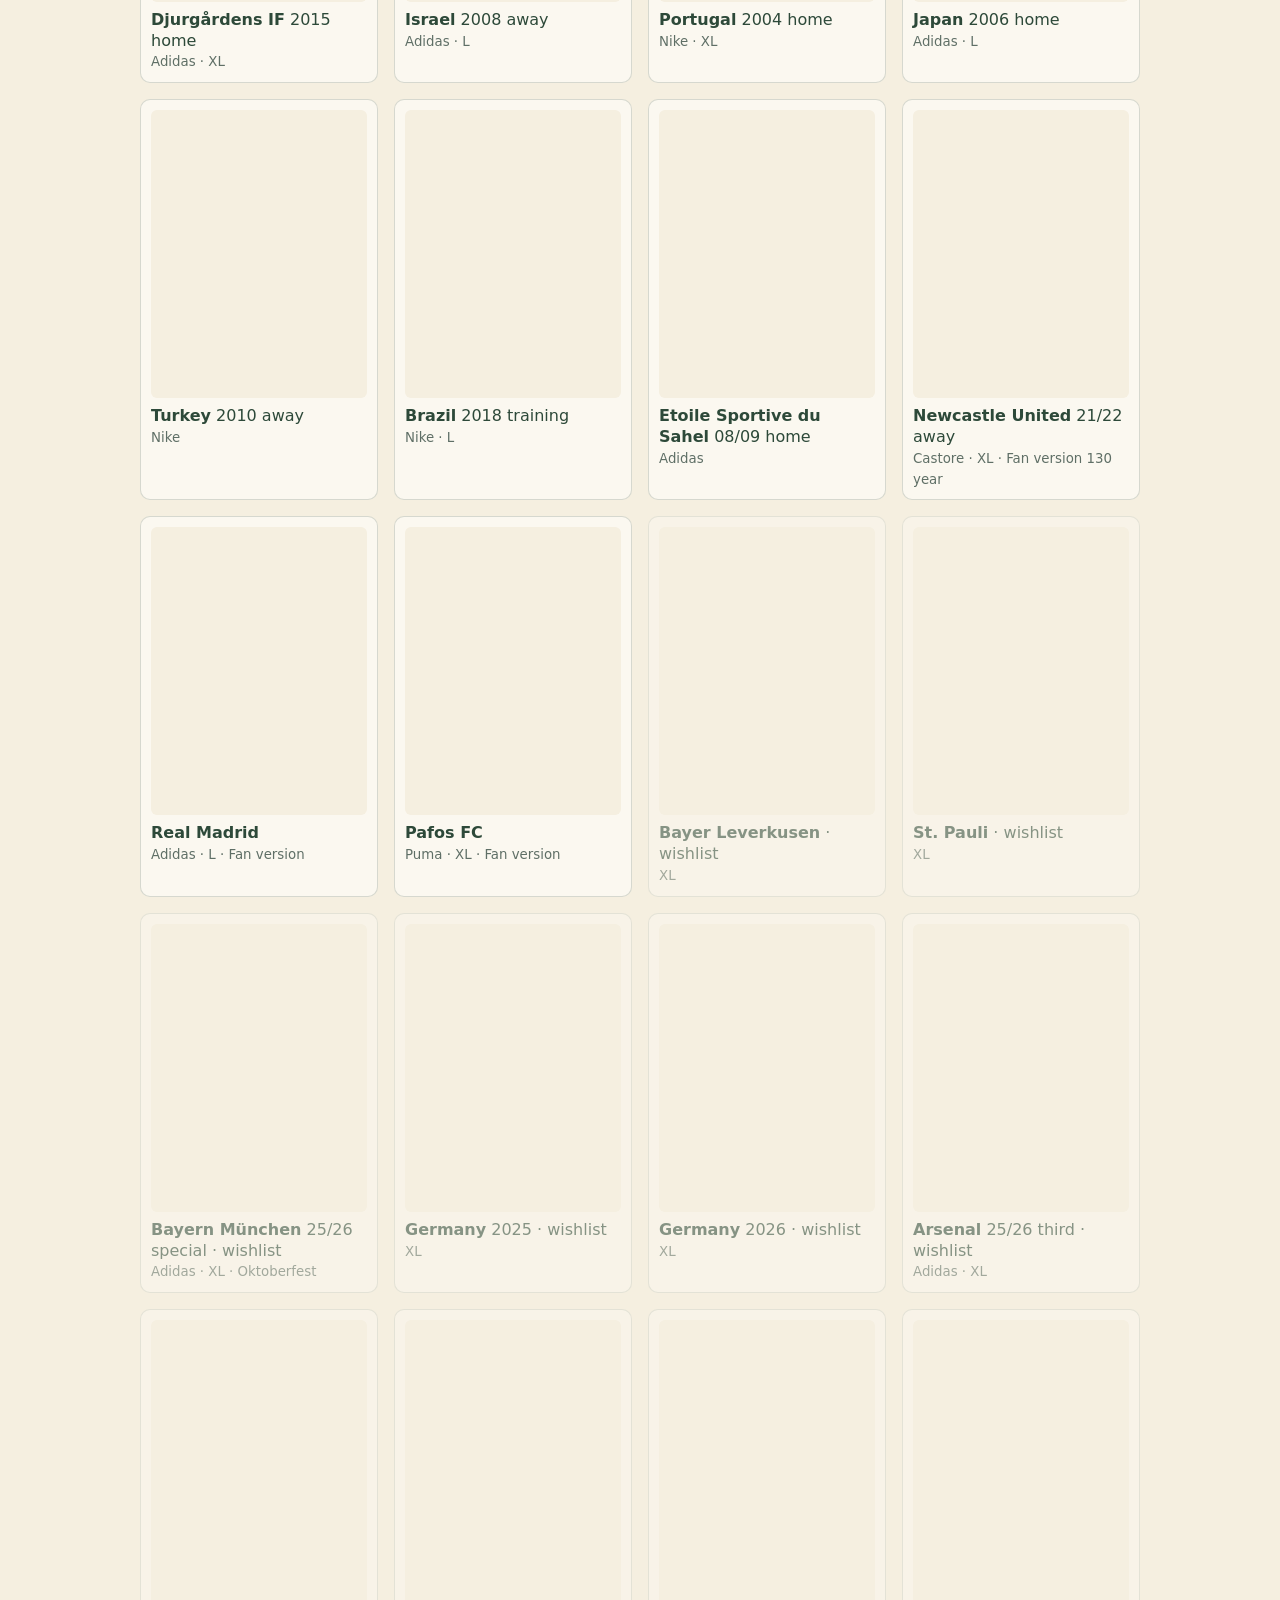
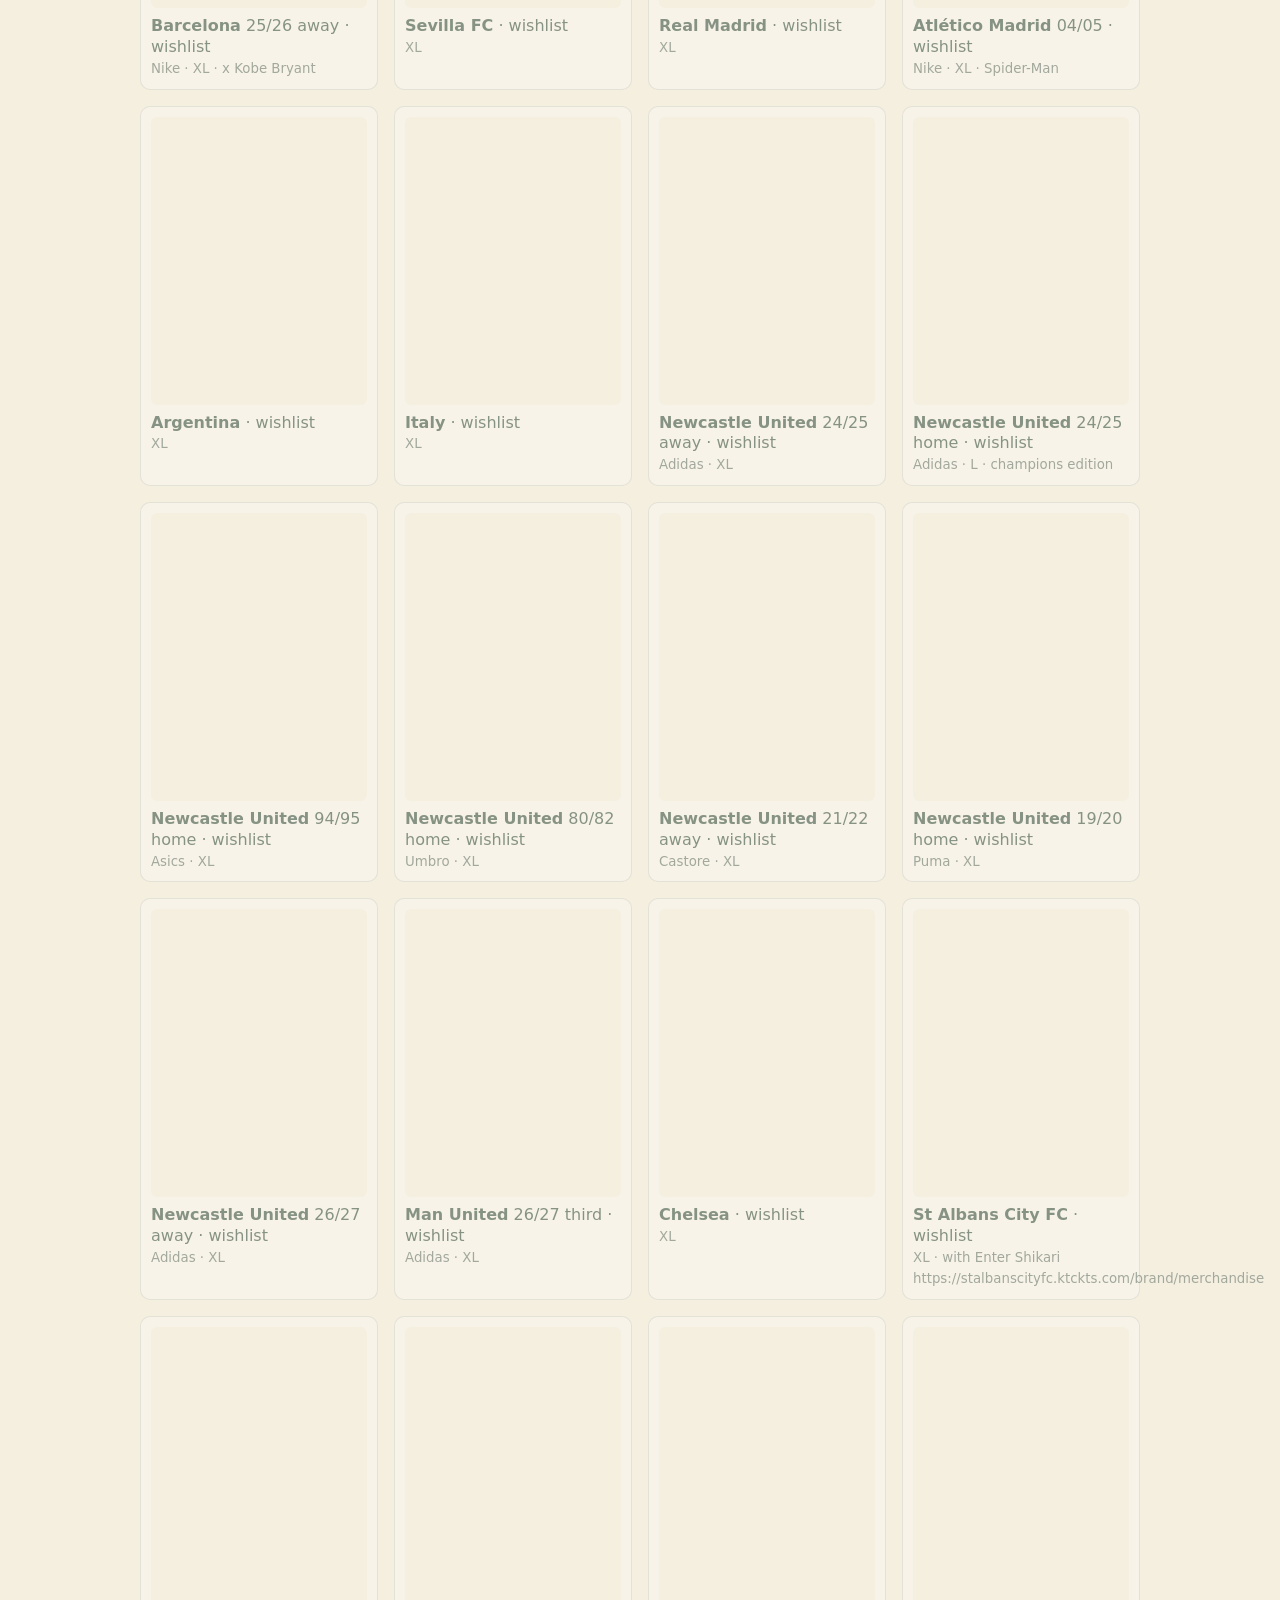
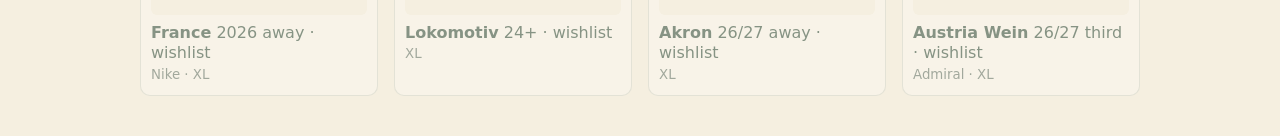
==== commit 3bc09184: "Eleven Jersey: the logo's look, a kit opens on click, Wikipedia drawings on every card without a pho" ====
--- a/index.html
+++ b/index.html
@@ -3,24 +3,17 @@
 <head>
 <meta charset="utf-8">
 <meta name="viewport" content="width=device-width, initial-scale=1">
-<title>Jersey Collection</title>
-<style>
-  body { font-family: system-ui, sans-serif; margin: 0 auto; max-width: 960px; padding: 16px; }
-  form { display: flex; gap: 8px; flex-wrap: wrap; margin-bottom: 16px; }
-  input { font-size: 16px; padding: 8px; flex: 1; min-width: 160px; }
-  #kits { display: grid; grid-template-columns: repeat(auto-fill, minmax(200px, 1fr)); gap: 16px; }
-  figure { margin: 0; }
-  img, .nophoto { width: 100%; aspect-ratio: 3 / 4; object-fit: cover; background: #eee; border-radius: 8px; display: block; }
-  figcaption { margin-top: 4px; }
-  small { color: #666; }
-  .description { margin: 6px 0 2px; font-size: 14px; line-height: 1.35; }
-  #season { background: #f4f4f4; border-radius: 8px; padding: 10px 12px; margin-bottom: 16px; font-size: 14px; }
-  h1 a { font-size: 14px; font-weight: normal; margin-left: 12px; }
-  .wishlist { opacity: .5; }
-</style>
+<title>Eleven Jersey</title>
+<link rel="icon" href="favicon-32.png" sizes="32x32">
+<link rel="icon" href="favicon.png" sizes="278x278">
+<link rel="apple-touch-icon" href="favicon.png">
+<link rel="stylesheet" href="style.css">
 </head>
 <body>
-<h1>Jersey Collection <a href="add.html">Add a kit</a></h1>
+<header>
+  <a href="index.html"><img src="logo.png" alt="Eleven Jersey" class="logo"></a>
+  <a href="add.html" class="button">Add a kit</a>
+</header>
 <form id="search">
   <input name="team" list="teams" placeholder="Club or national team" autocomplete="off">
   <input name="season" list="seasons" placeholder="Season, e.g. 2003/04" autocomplete="off">
@@ -31,32 +24,39 @@
 <p id="archive" hidden>All kits of this season: <a target="_blank" rel="noopener"></a></p>
 <div id="season" hidden></div>
 <div id="kits"></div>
+
+<dialog id="detail">
+  <button class="close" aria-label="Close">×</button>
+  <div class="picture"></div>
+  <div class="facts"></div>
+</dialog>
+
 <script src="wiki.js"></script>
 <script>
-const seasonBox = document.getElementById('season');
 const form = document.getElementById('search');
 const grid = document.getElementById('kits');
 const empty = document.getElementById('empty');
 const archive = document.getElementById('archive');
+const seasonBox = document.getElementById('season');
+const detail = document.getElementById('detail');
 let kits = [];
 
 const norm = s => s.trim().toLowerCase();
 const matches = (kit, team, season) =>
   (!team || norm(kit.team).includes(team)) && (!season || kit.season === season);
+const slug = s => s.toLowerCase().replace(/[^a-z0-9]+/g, '-').replace(/^-|-$/g, '');
+const esc = s => String(s).replace(/[&<>"]/g, c => ({ '&': '&amp;', '<': '&lt;', '>': '&gt;', '"': '&quot;' }[c]));
 
 function fill(id, values) {
   document.getElementById(id).innerHTML = [...new Set(values)].sort()
-    .map(v => `<option value="${v}">`).join('');
+    .map(v => `<option value="${esc(v)}">`).join('');
 }
 
 // shortcut: the archive's address pattern is guessed from its site, no API; switch to a kit API if it breaks
-const slug = s => s.toLowerCase().replace(/[^a-z0-9]+/g, '-').replace(/^-|-$/g, '');
-// "25/26" -> "2025-26", "99/00" -> "1999-00", "2014" stays: the archive's season format
-const fullSeason = s => s.replace(/^(\d\d)\/(\d\d)$/, (_, a, b) => (a < 30 ? '20' : '19') + a + '-' + b);
 function archiveLink(team, season) {
   const a = archive.querySelector('a');
   archive.hidden = !(team && season);
-  a.href = `https://www.footballkitarchive.com/${slug(team)}-${fullSeason(season)}-kits/`;
+  a.href = `https://www.footballkitarchive.com/${slug(team)}-${wiki.fullSeason(season).replace('–', '-')}-kits/`;
   a.textContent = `${team} ${season} on Football Kit Archive`;
 }
 
@@ -69,39 +69,80 @@
     const title = await wiki.findSeasonPage(team, season);
     if (!title) { seasonBox.textContent = 'No Wikipedia season page for this team and season.'; return; }
     const info = await wiki.seasonInfo(title);
-    if (form.team.value.trim() !== team && !form.team.value.trim().startsWith(team)) return;
-    const parts = info.competitions.map(c => `<b>${c.name}</b> ${c.result}`);
-    if (info.topScorer) parts.push(`<b>Top scorer</b> ${info.topScorer}`);
+    const parts = info.competitions.map(c => `<b>${esc(c.name)}</b> ${esc(c.result)}`);
+    if (info.topScorer) parts.push(`<b>Top scorer</b> ${esc(info.topScorer)}`);
     seasonBox.innerHTML = parts.join(' · ') + ` · <a href="${info.url}" target="_blank" rel="noopener">Wikipedia</a>`;
   } catch (e) { seasonBox.textContent = 'Wikipedia did not answer: ' + e.message; }
 }
 
+// Wikipedia's drawing of a kit, for a card without a photo; '' when the season page or the kit is missing.
+async function drawing(k) {
+  try {
+    const title = await wiki.findSeasonPage(k.team, k.season);
+    return title ? (await wiki.seasonInfo(title)).kits[k.kit] || '' : '';
+  } catch { return ''; }
+}
+// Drawings load as cards scroll into view, so the first screen costs a few requests, not one per kit.
+const seen = new IntersectionObserver(entries => {
+  for (const e of entries) {
+    if (!e.isIntersecting) continue;
+    seen.unobserve(e.target);
+    drawing(kits[e.target.dataset.i]).then(html => { e.target.innerHTML = html; });
+  }
+}, { rootMargin: '200px' });
+
+const picture = (k, i) => k.photo
+  ? `<img src="photos/${esc(k.photo)}" alt="${esc(k.team)} ${esc(k.season || '')} ${esc(k.kit || '')}" loading="lazy">`
+  : `<div class="nophoto" data-i="${i}"></div>`;
+const line = k => [k.brand, k.version, k.size, k.number && k.player ? `${k.number} ${k.player}` : k.number || k.player, k.comment].filter(Boolean).map(esc).join(' · ');
+
 function render() {
   const team = norm(form.team.value), season = form.season.value.trim();
-  const found = kits.filter(k => matches(k, team, season));
-  archiveLink(found[0]?.team || form.team.value.trim(), season);
-  showSeason(found[0]?.team, season);
+  const found = kits.map((k, i) => [k, i]).filter(([k]) => matches(k, team, season));
   empty.hidden = found.length > 0;
-  grid.innerHTML = found.map(k => `
-    <figure class="${k.status}">
-      ${k.photo ? `<img src="photos/${k.photo}" alt="${k.team} ${k.season || ''} ${k.kit || ''}" loading="lazy">` : '<div class="nophoto"></div>'}
+  archiveLink(found[0]?.[0].team || form.team.value.trim(), season);
+  showSeason(found[0]?.[0].team, season);
+  grid.innerHTML = found.map(([k, i]) => `
+    <figure class="${k.status}" data-i="${i}">
+      ${picture(k, i)}
       <figcaption>
-        <b>${k.team}</b> ${k.season || ''} ${k.kit || ''}${k.status === 'yes' ? '' : ' · ' + k.status}<br>
-        <small>${[k.brand, k.version, k.size, k.number && k.player ? `${k.number} ${k.player}` : k.number || k.player, k.comment].filter(Boolean).join(' · ')}</small>
-        ${k.description ? `<p class="description">${k.description}</p>` : ''}
-        ${k.link ? `<small><a href="${k.link}" target="_blank" rel="noopener">${new URL(k.link).hostname.replace(/^www\./, '')}</a></small>` : ''}
+        <b>${esc(k.team)}</b> ${esc(k.season || '')} ${esc(k.kit || '')}${k.status === 'yes' ? '' : ' · ' + k.status}<br>
+        <small>${line(k)}</small>
       </figcaption>
     </figure>`).join('');
+  grid.querySelectorAll('.nophoto').forEach(el => seen.observe(el));
+}
+
+// A card opens the kit: picture, every field, the links.
+function open(i) {
+  const k = kits[i];
+  const rows = [['Team', k.team], ['Country', k.country], ['Season', k.season], ['Kit', k.kit], ['Brand', k.brand], ['Version', k.version],
+    ['Size', k.size], ['Number', k.number], ['Player', k.player], ['Status', { yes: 'in collection', bought: 'bought, on its way', wishlist: 'wishlist' }[k.status]], ['Notes', k.comment]]
+    .filter(([, v]) => v);
+  detail.querySelector('.picture').innerHTML = picture(k, i);
+  detail.querySelector('.facts').innerHTML = `
+    <h2>${esc(k.team)} <span>${esc(k.season || '')} ${esc(k.kit || '')}</span></h2>
+    ${k.description ? `<p>${esc(k.description)}</p>` : ''}
+    <dl>${rows.map(([n, v]) => `<dt>${n}</dt><dd>${esc(v)}</dd>`).join('')}</dl>
+    <p class="links">
+      ${k.link ? `<a href="${esc(k.link)}" target="_blank" rel="noopener">Item page</a>` : ''}
+      ${k.season ? `<a href="https://www.footballkitarchive.com/${slug(k.team)}-${wiki.fullSeason(k.season).replace('–', '-')}-kits/" target="_blank" rel="noopener">Football Kit Archive</a>` : ''}
+    </p>`;
+  detail.showModal();
+  if (!k.photo) drawing(k).then(html => { detail.querySelector('.nophoto').innerHTML = html; });
 }
 
 fetch('kits.json').then(r => r.json()).then(data => {
   kits = data;
   fill('teams', kits.map(k => k.team));
-  fill('seasons', kits.map(k => k.season));
+  fill('seasons', kits.map(k => k.season).filter(Boolean));
   render();
 });
 form.addEventListener('input', render);
 form.addEventListener('submit', e => e.preventDefault());
+grid.addEventListener('click', e => { const f = e.target.closest('figure'); if (f) open(f.dataset.i); });
+detail.querySelector('.close').addEventListener('click', () => detail.close());
+detail.addEventListener('click', e => { if (e.target === detail) detail.close(); });
 </script>
 </body>
 </html>
--- a/style.css
+++ b/style.css
@@ -0,0 +1,35 @@
+/* The palette is the logo's: cream paper and deep green ink. */
+:root { --paper: #f5efe0; --card: #fbf8f0; --ink: #2d4939; --ink-soft: #5f6f66; --line: rgba(45, 73, 57, .18); }
+* { box-sizing: border-box; }
+body { font-family: system-ui, -apple-system, sans-serif; margin: 0 auto; max-width: 1040px; padding: 16px 20px 40px; background: var(--paper); color: var(--ink); }
+a { color: var(--ink); }
+header { display: flex; align-items: center; justify-content: space-between; gap: 16px; padding: 8px 0 20px; }
+.logo { height: 56px; display: block; }
+.button { display: inline-block; background: var(--ink); color: var(--paper); text-decoration: none; font-weight: 700; letter-spacing: .08em; text-transform: uppercase; font-size: 13px; padding: 12px 18px; border-radius: 6px; border: 0; cursor: pointer; }
+.button:hover { background: #22392c; }
+form#search { display: flex; gap: 10px; flex-wrap: wrap; margin-bottom: 16px; }
+input, select, textarea { font: inherit; font-size: 16px; padding: 10px 12px; background: var(--card); color: var(--ink); border: 1px solid var(--line); border-radius: 6px; }
+form#search input { flex: 1; min-width: 160px; }
+input:focus, select:focus, textarea:focus { outline: 2px solid var(--ink); outline-offset: -1px; }
+#season { background: var(--card); border: 1px solid var(--line); border-radius: 8px; padding: 10px 14px; margin-bottom: 16px; font-size: 14px; }
+#archive, #empty { font-size: 14px; color: var(--ink-soft); }
+#kits { display: grid; grid-template-columns: repeat(auto-fill, minmax(200px, 1fr)); gap: 16px; }
+figure { margin: 0; background: var(--card); border: 1px solid var(--line); border-radius: 10px; padding: 10px; cursor: pointer; transition: transform .1s; }
+figure:hover { transform: translateY(-2px); }
+figure > img, .nophoto { width: 100%; aspect-ratio: 3 / 4; object-fit: cover; background: var(--paper); border-radius: 6px; display: block; }
+.nophoto { display: grid; place-items: center; overflow: hidden; }
+.nophoto > div { zoom: 1.5; }
+figcaption { margin-top: 8px; line-height: 1.3; }
+small { color: var(--ink-soft); }
+.wishlist { opacity: .55; }
+dialog { border: 0; border-radius: 12px; padding: 0; background: var(--card); color: var(--ink); max-width: 760px; width: calc(100vw - 32px); }
+dialog::backdrop { background: rgba(45, 73, 57, .5); }
+dialog .close { position: absolute; right: 8px; top: 8px; font-size: 24px; line-height: 1; background: none; border: 0; color: var(--ink); cursor: pointer; padding: 4px 8px; }
+dialog[open] { display: grid; grid-template-columns: 1fr 1.2fr; gap: 20px; padding: 24px; }
+dialog .picture img, dialog .picture .nophoto { width: 100%; aspect-ratio: 3 / 4; object-fit: cover; border-radius: 8px; background: var(--paper); }
+dialog .picture .nophoto > div { zoom: 2.2; }
+dialog h2 { margin: 0 0 8px; font-size: 22px; } dialog h2 span { font-weight: 400; }
+dialog dl { display: grid; grid-template-columns: auto 1fr; gap: 4px 12px; margin: 12px 0; font-size: 14px; }
+dialog dt { color: var(--ink-soft); } dialog dd { margin: 0; }
+dialog .links a { margin-right: 12px; }
+@media (max-width: 600px) { dialog[open] { grid-template-columns: 1fr; } .logo { height: 44px; } }
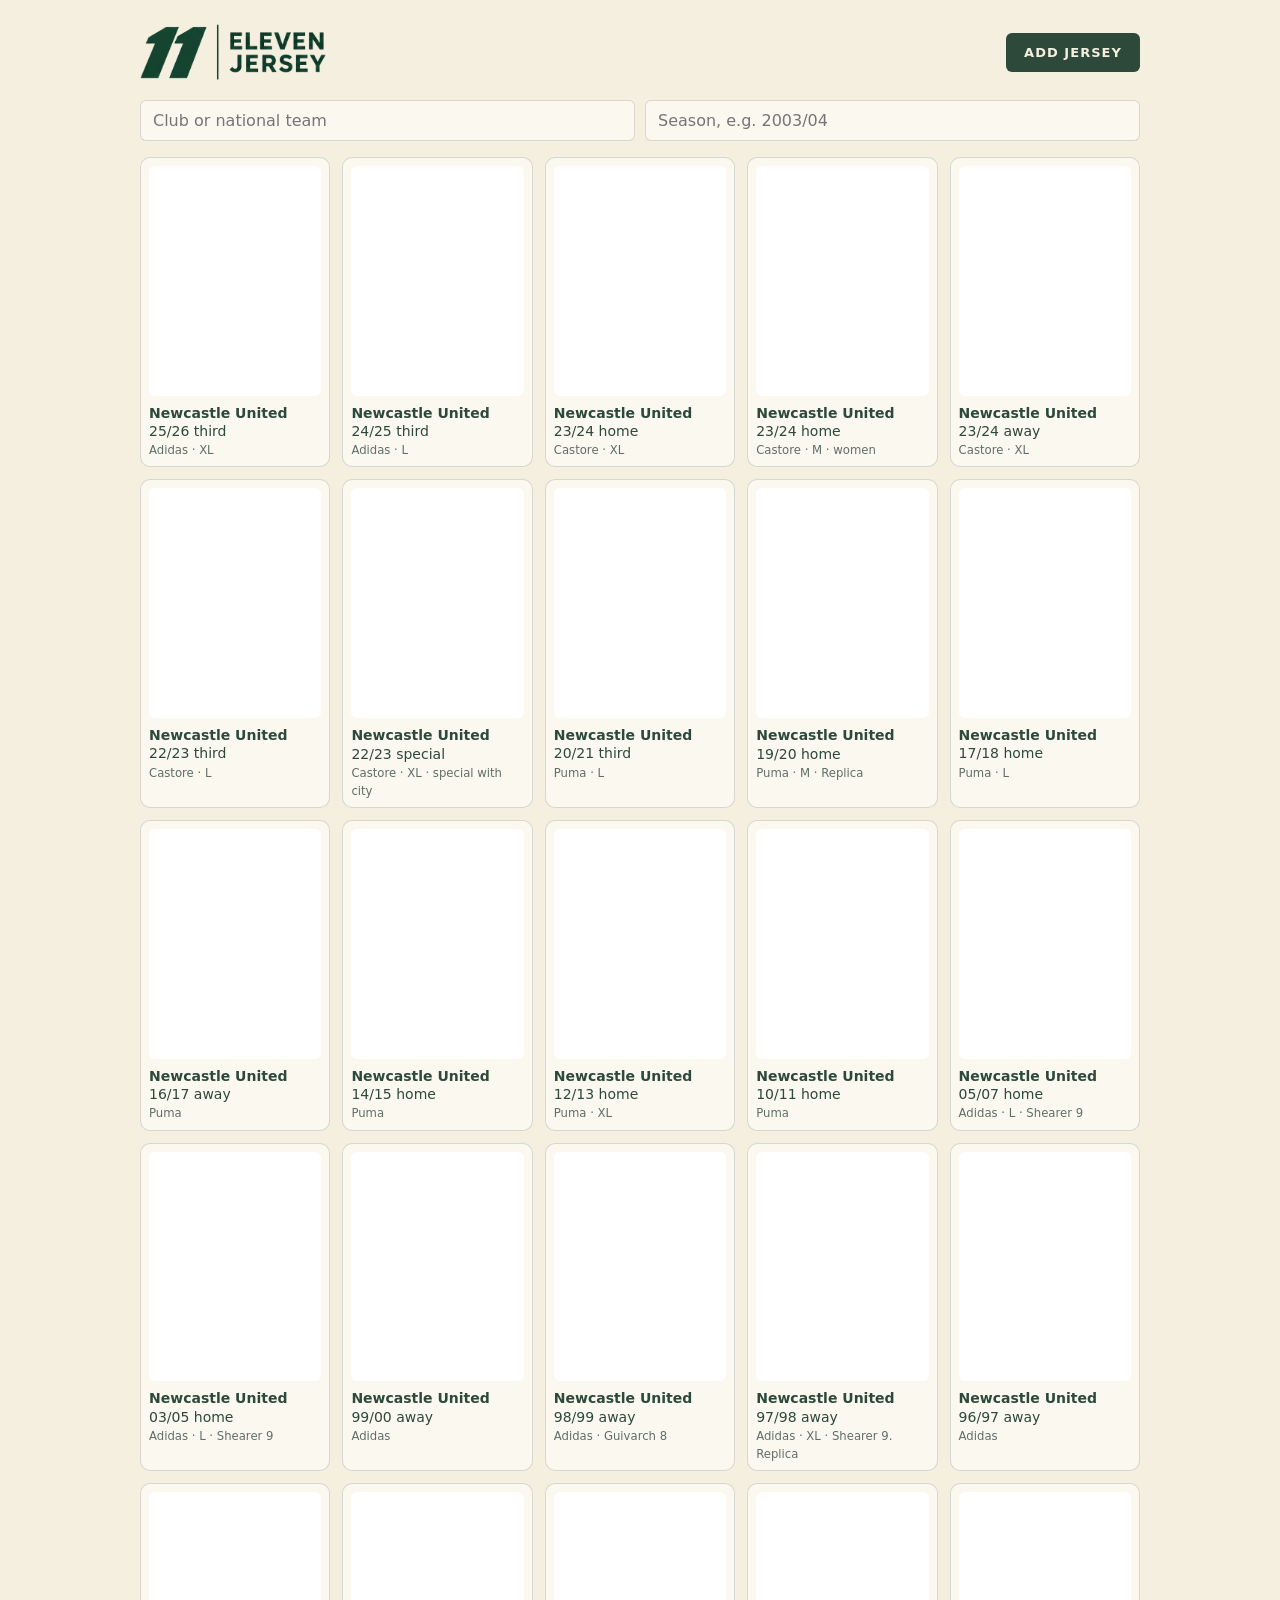
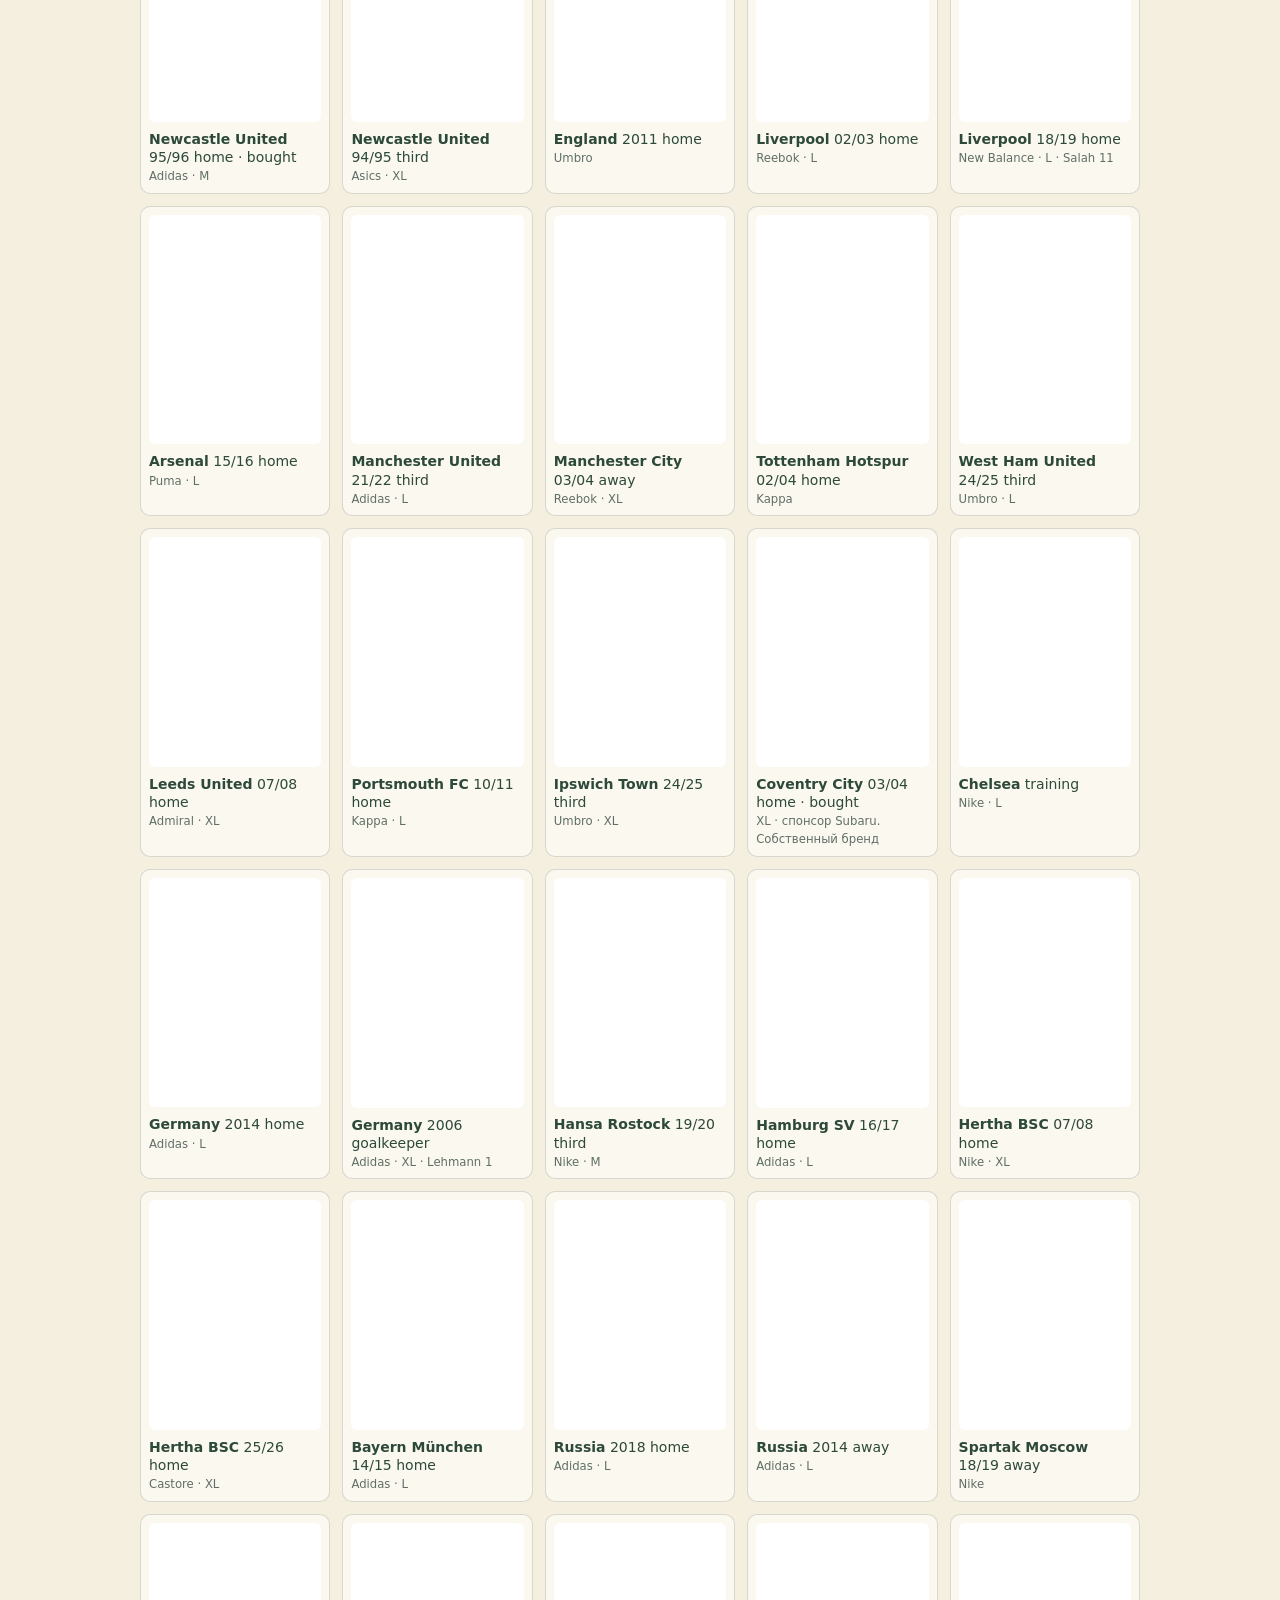
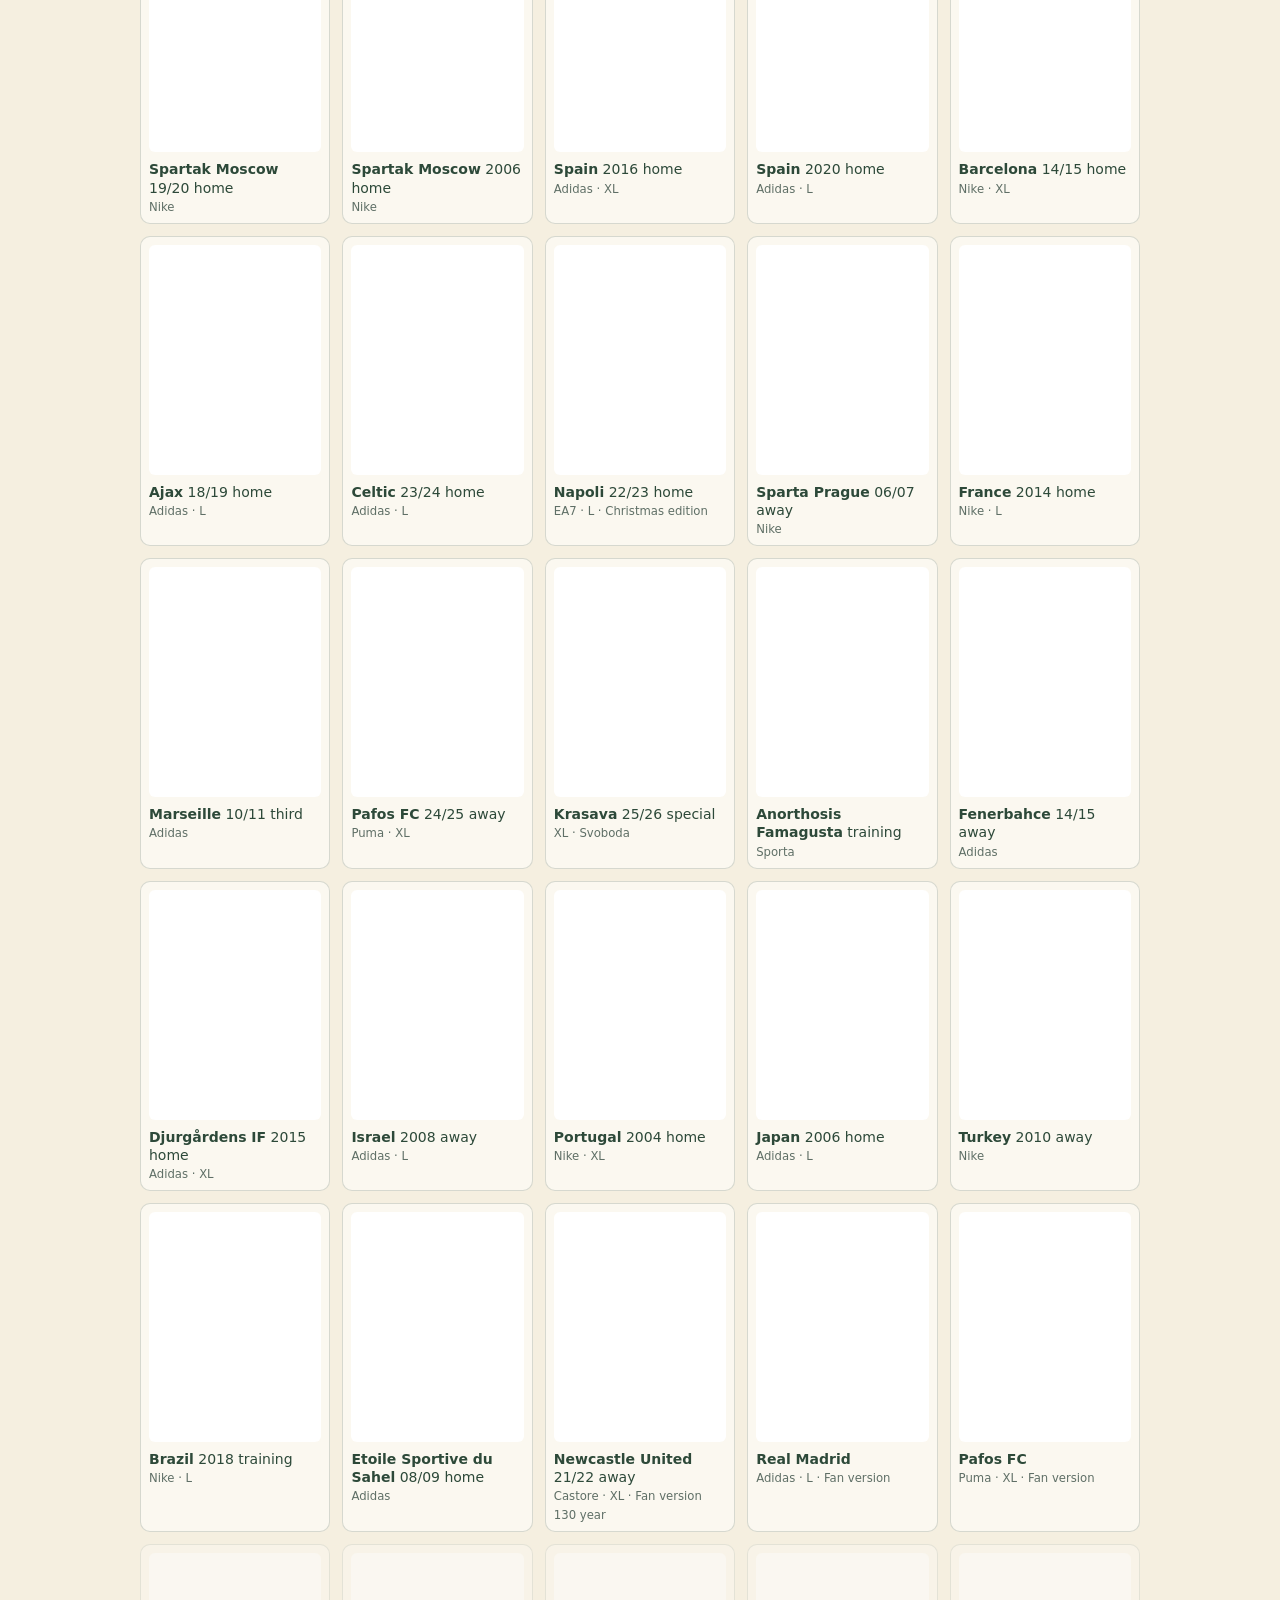
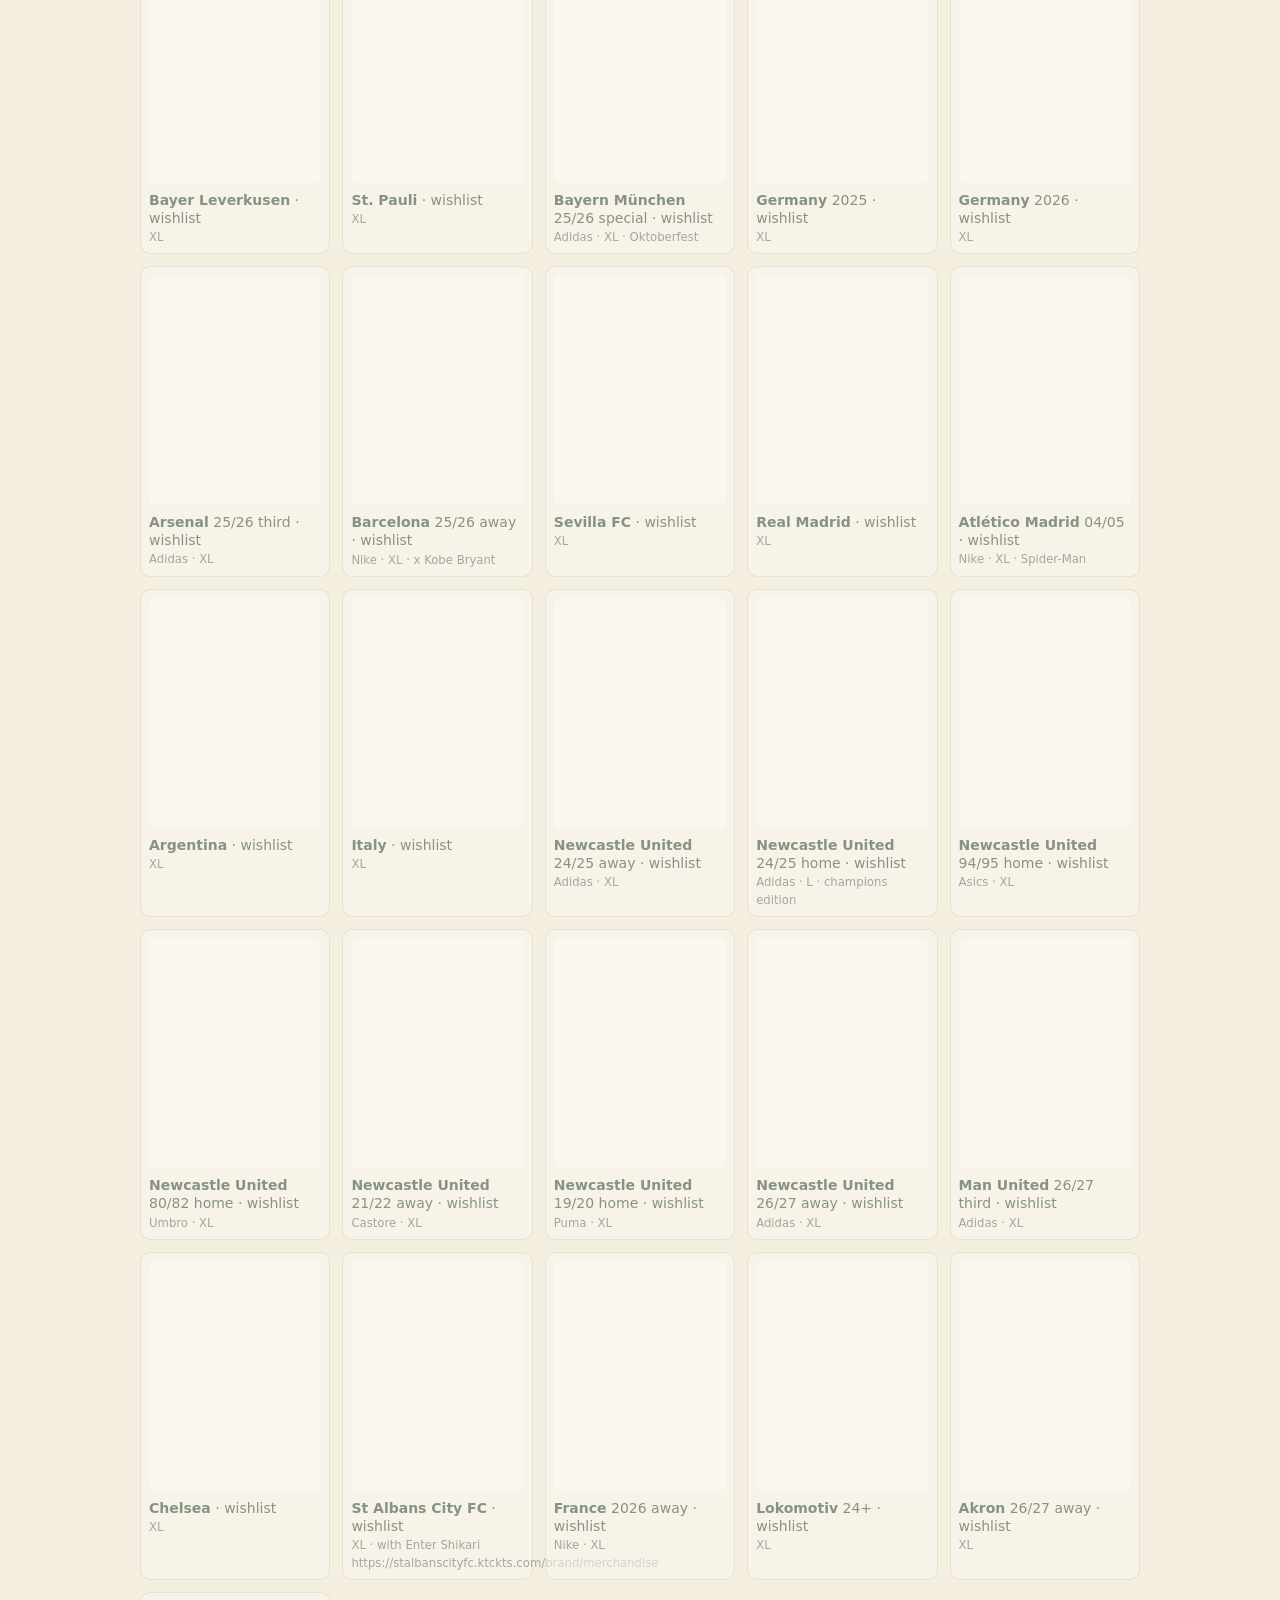
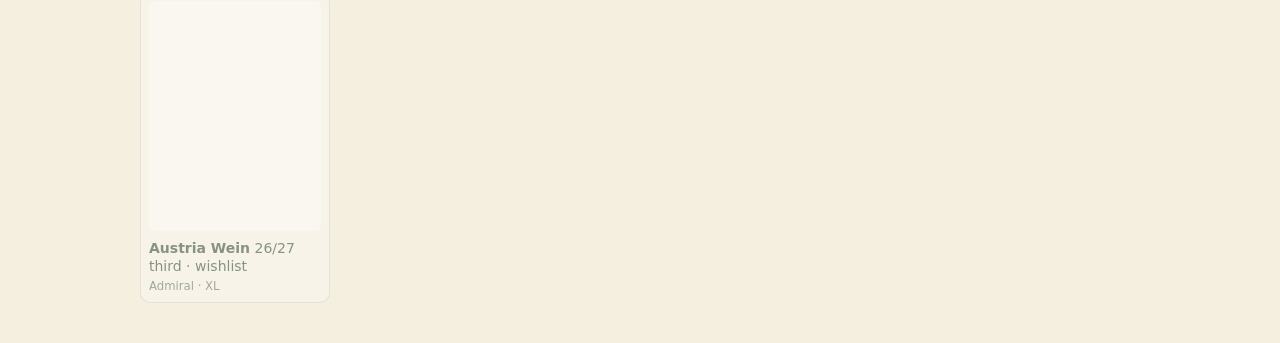
==== commit d6284a01: "The kit's window shows its drawing and the season's results; five cards a row on white; Add jersey C" ====
--- a/index.html
+++ b/index.html
@@ -12,7 +12,7 @@
 <body>
 <header>
   <a href="index.html"><img src="logo.png" alt="Eleven Jersey" class="logo"></a>
-  <a href="add.html" class="button">Add a kit</a>
+  <a href="add.html" class="button">Add jersey</a>
 </header>
 <form id="search">
   <input name="team" list="teams" placeholder="Club or national team" autocomplete="off">
@@ -68,12 +68,13 @@
   try {
     const title = await wiki.findSeasonPage(team, season);
     if (!title) { seasonBox.textContent = 'No Wikipedia season page for this team and season.'; return; }
-    const info = await wiki.seasonInfo(title);
-    const parts = info.competitions.map(c => `<b>${esc(c.name)}</b> ${esc(c.result)}`);
-    if (info.topScorer) parts.push(`<b>Top scorer</b> ${esc(info.topScorer)}`);
-    seasonBox.innerHTML = parts.join(' · ') + ` · <a href="${info.url}" target="_blank" rel="noopener">Wikipedia</a>`;
+    seasonBox.innerHTML = seasonHtml(await wiki.seasonInfo(title));
   } catch (e) { seasonBox.textContent = 'Wikipedia did not answer: ' + e.message; }
 }
+
+const seasonHtml = info => [...info.competitions.map(c => `<b>${esc(c.name)}</b> ${esc(c.result)}`),
+  info.topScorer && `<b>Top scorer</b> ${esc(info.topScorer)}`,
+  `<a href="${info.url}" target="_blank" rel="noopener">Wikipedia</a>`].filter(Boolean).join(' · ');
 
 // Wikipedia's drawing of a kit, for a card without a photo; '' when the season page or the kit is missing.
 async function drawing(k) {
@@ -124,12 +125,15 @@
     <h2>${esc(k.team)} <span>${esc(k.season || '')} ${esc(k.kit || '')}</span></h2>
     ${k.description ? `<p>${esc(k.description)}</p>` : ''}
     <dl>${rows.map(([n, v]) => `<dt>${n}</dt><dd>${esc(v)}</dd>`).join('')}</dl>
+    <p class="season"></p>
     <p class="links">
       ${k.link ? `<a href="${esc(k.link)}" target="_blank" rel="noopener">Item page</a>` : ''}
       ${k.season ? `<a href="https://www.footballkitarchive.com/${slug(k.team)}-${wiki.fullSeason(k.season).replace('–', '-')}-kits/" target="_blank" rel="noopener">Football Kit Archive</a>` : ''}
     </p>`;
   detail.showModal();
   if (!k.photo) drawing(k).then(html => { detail.querySelector('.nophoto').innerHTML = html; });
+  if (k.season) wiki.findSeasonPage(k.team, k.season).then(t => t && wiki.seasonInfo(t))
+    .then(info => { if (info && detail.open) detail.querySelector('.season').innerHTML = seasonHtml(info); }).catch(() => {});
 }
 
 fetch('kits.json').then(r => r.json()).then(data => {
--- a/style.css
+++ b/style.css
@@ -13,23 +13,27 @@
 input:focus, select:focus, textarea:focus { outline: 2px solid var(--ink); outline-offset: -1px; }
 #season { background: var(--card); border: 1px solid var(--line); border-radius: 8px; padding: 10px 14px; margin-bottom: 16px; font-size: 14px; }
 #archive, #empty { font-size: 14px; color: var(--ink-soft); }
-#kits { display: grid; grid-template-columns: repeat(auto-fill, minmax(200px, 1fr)); gap: 16px; }
-figure { margin: 0; background: var(--card); border: 1px solid var(--line); border-radius: 10px; padding: 10px; cursor: pointer; transition: transform .1s; }
+#kits { display: grid; grid-template-columns: repeat(5, minmax(0, 1fr)); gap: 12px; }
+figure { min-width: 0; }
+@media (max-width: 760px) { #kits { grid-template-columns: repeat(auto-fill, minmax(150px, 1fr)); } }
+figure { margin: 0; background: var(--card); border: 1px solid var(--line); border-radius: 10px; padding: 8px; cursor: pointer; transition: transform .1s; }
 figure:hover { transform: translateY(-2px); }
-figure > img, .nophoto { width: 100%; aspect-ratio: 3 / 4; object-fit: cover; background: var(--paper); border-radius: 6px; display: block; }
+figure > img, .nophoto { width: 100%; aspect-ratio: 3 / 4; object-fit: cover; background: #fff; border-radius: 6px; display: block; }
 .nophoto { display: grid; place-items: center; overflow: hidden; }
-.nophoto > div { zoom: 1.5; }
-figcaption { margin-top: 8px; line-height: 1.3; }
+/* Wikipedia's kit drawings are 38×59 px pixel art: shown at their own size, bigger only in whole steps */
+.nophoto > div { image-rendering: pixelated; }
+figcaption { margin-top: 8px; line-height: 1.3; font-size: 14px; }
 small { color: var(--ink-soft); }
 .wishlist { opacity: .55; }
 dialog { border: 0; border-radius: 12px; padding: 0; background: var(--card); color: var(--ink); max-width: 760px; width: calc(100vw - 32px); }
 dialog::backdrop { background: rgba(45, 73, 57, .5); }
 dialog .close { position: absolute; right: 8px; top: 8px; font-size: 24px; line-height: 1; background: none; border: 0; color: var(--ink); cursor: pointer; padding: 4px 8px; }
 dialog[open] { display: grid; grid-template-columns: 1fr 1.2fr; gap: 20px; padding: 24px; }
-dialog .picture img, dialog .picture .nophoto { width: 100%; aspect-ratio: 3 / 4; object-fit: cover; border-radius: 8px; background: var(--paper); }
-dialog .picture .nophoto > div { zoom: 2.2; }
+dialog .picture > img, dialog .picture .nophoto { width: 100%; aspect-ratio: 3 / 4; object-fit: cover; border-radius: 8px; background: #fff; }
+dialog .picture .nophoto > div { zoom: 2; }
 dialog h2 { margin: 0 0 8px; font-size: 22px; } dialog h2 span { font-weight: 400; }
 dialog dl { display: grid; grid-template-columns: auto 1fr; gap: 4px 12px; margin: 12px 0; font-size: 14px; }
 dialog dt { color: var(--ink-soft); } dialog dd { margin: 0; }
 dialog .links a { margin-right: 12px; }
+dialog .season { font-size: 14px; line-height: 1.5; margin: 12px 0; }
 @media (max-width: 600px) { dialog[open] { grid-template-columns: 1fr; } .logo { height: 44px; } }
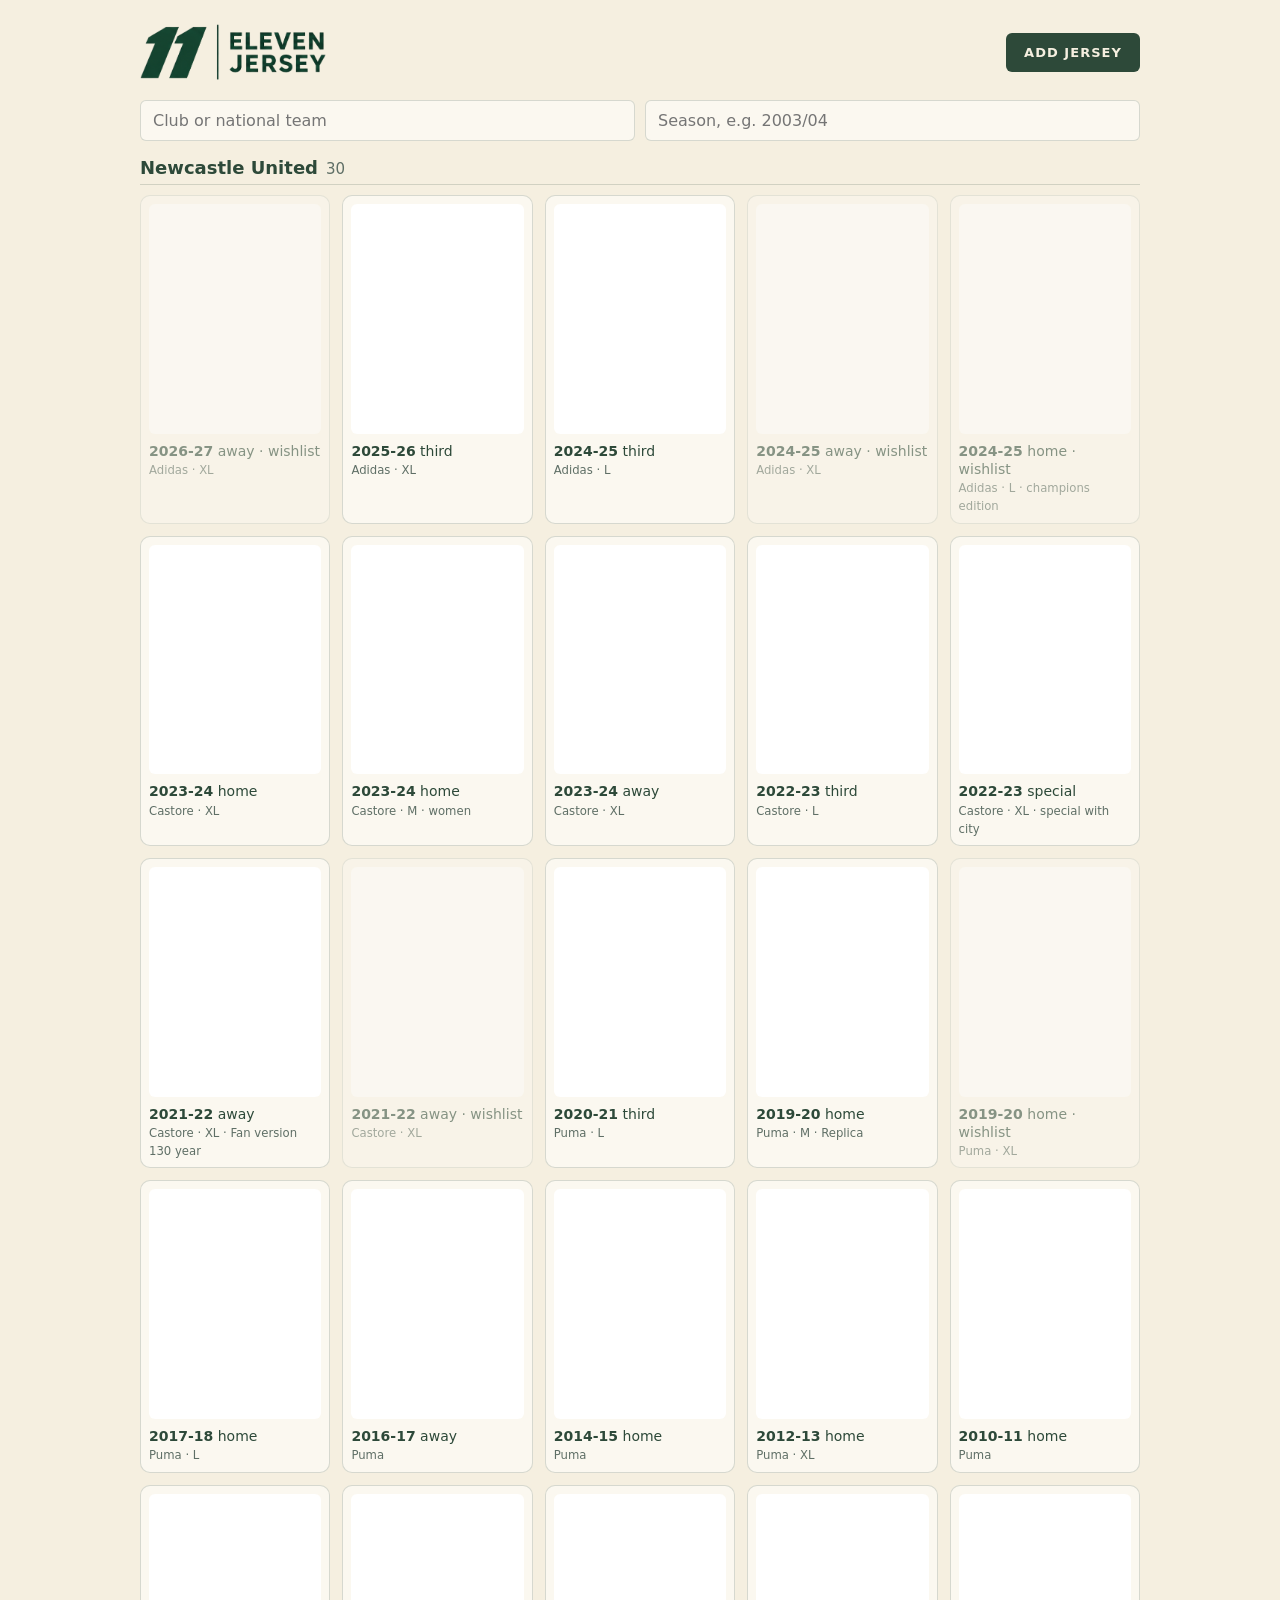
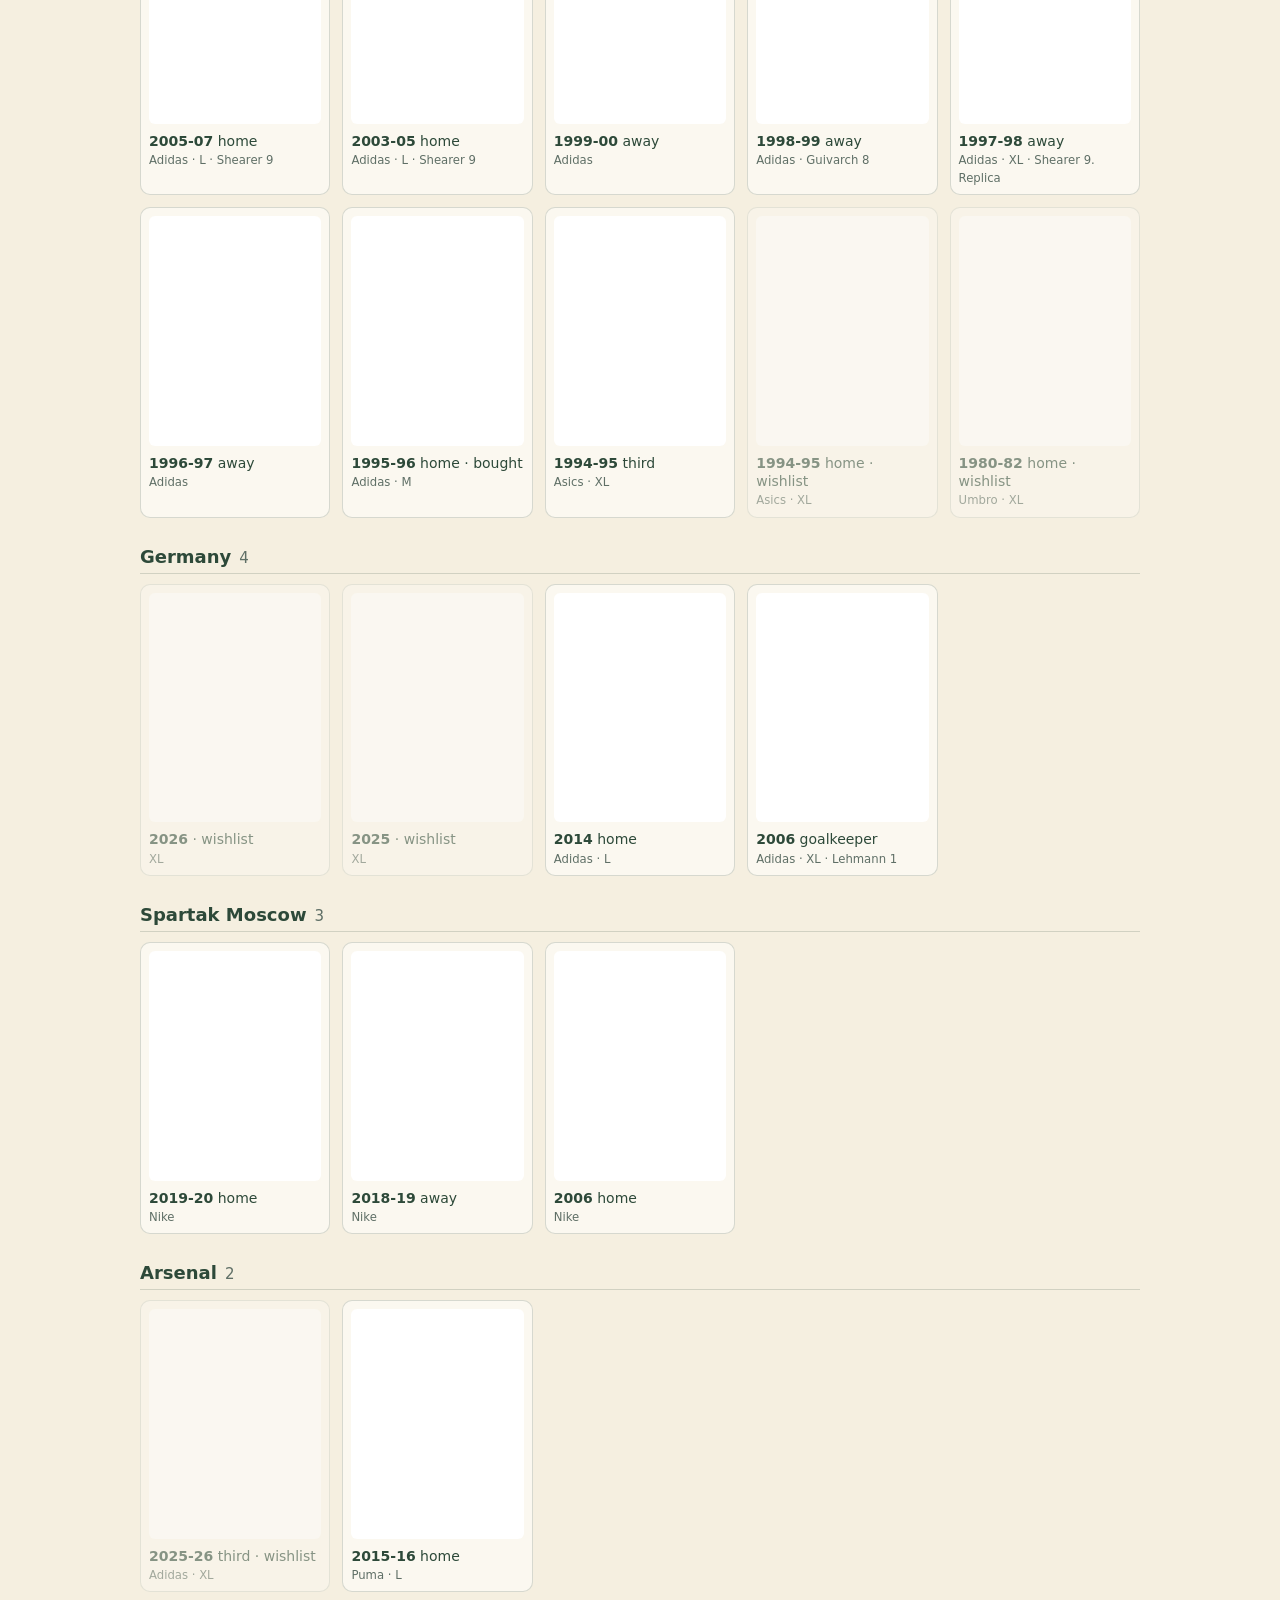
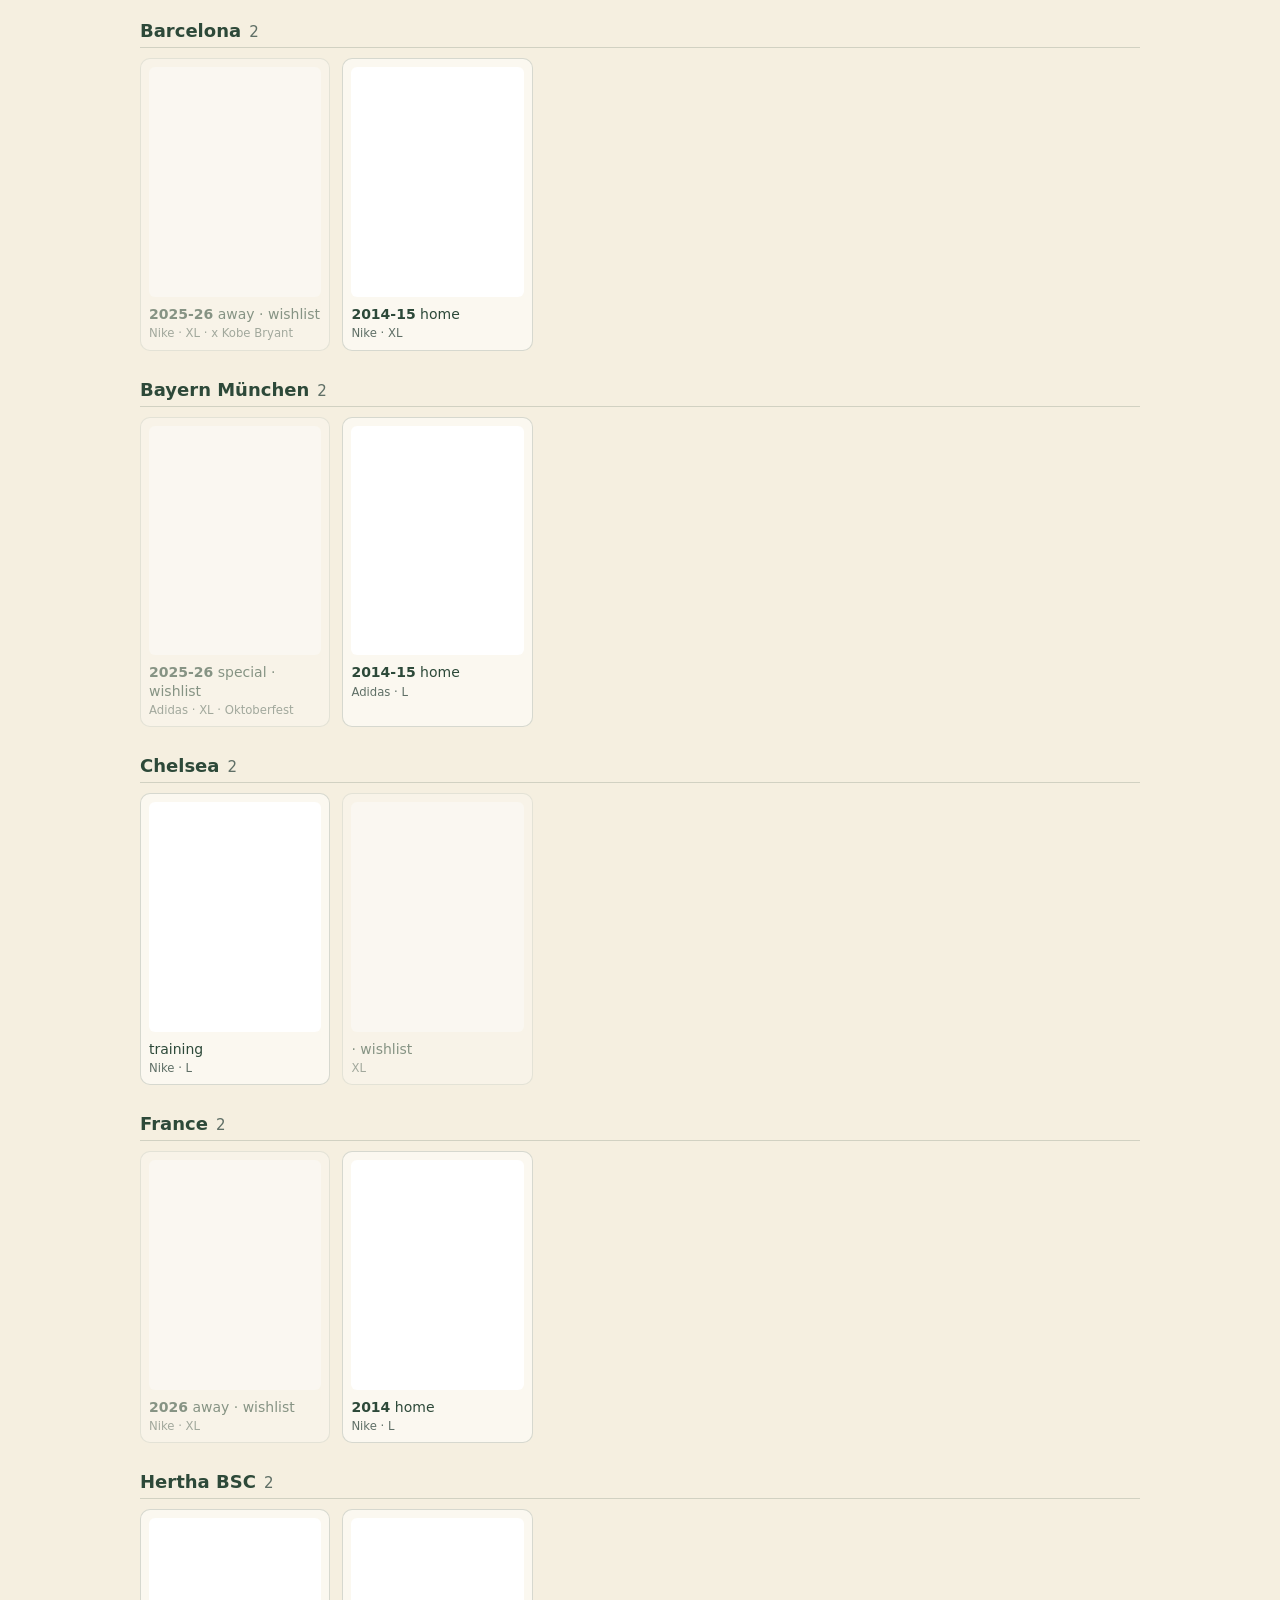
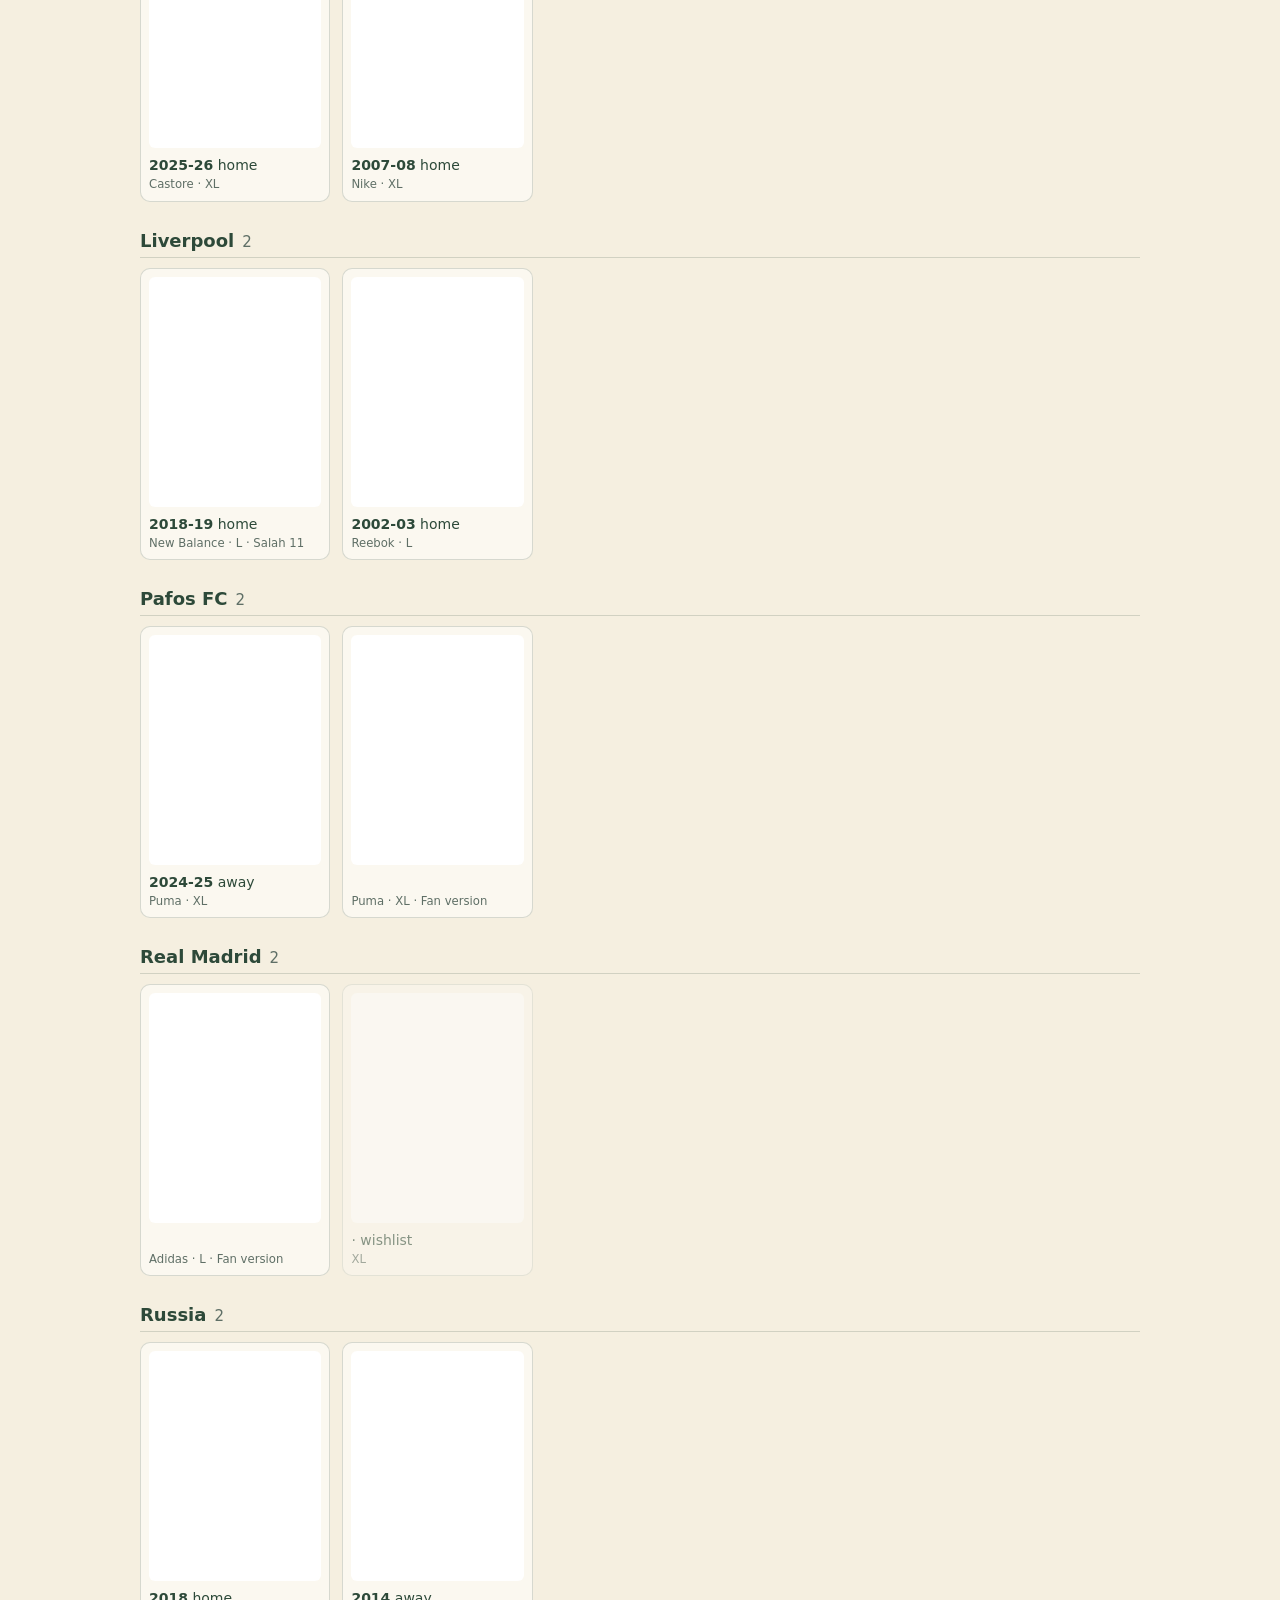
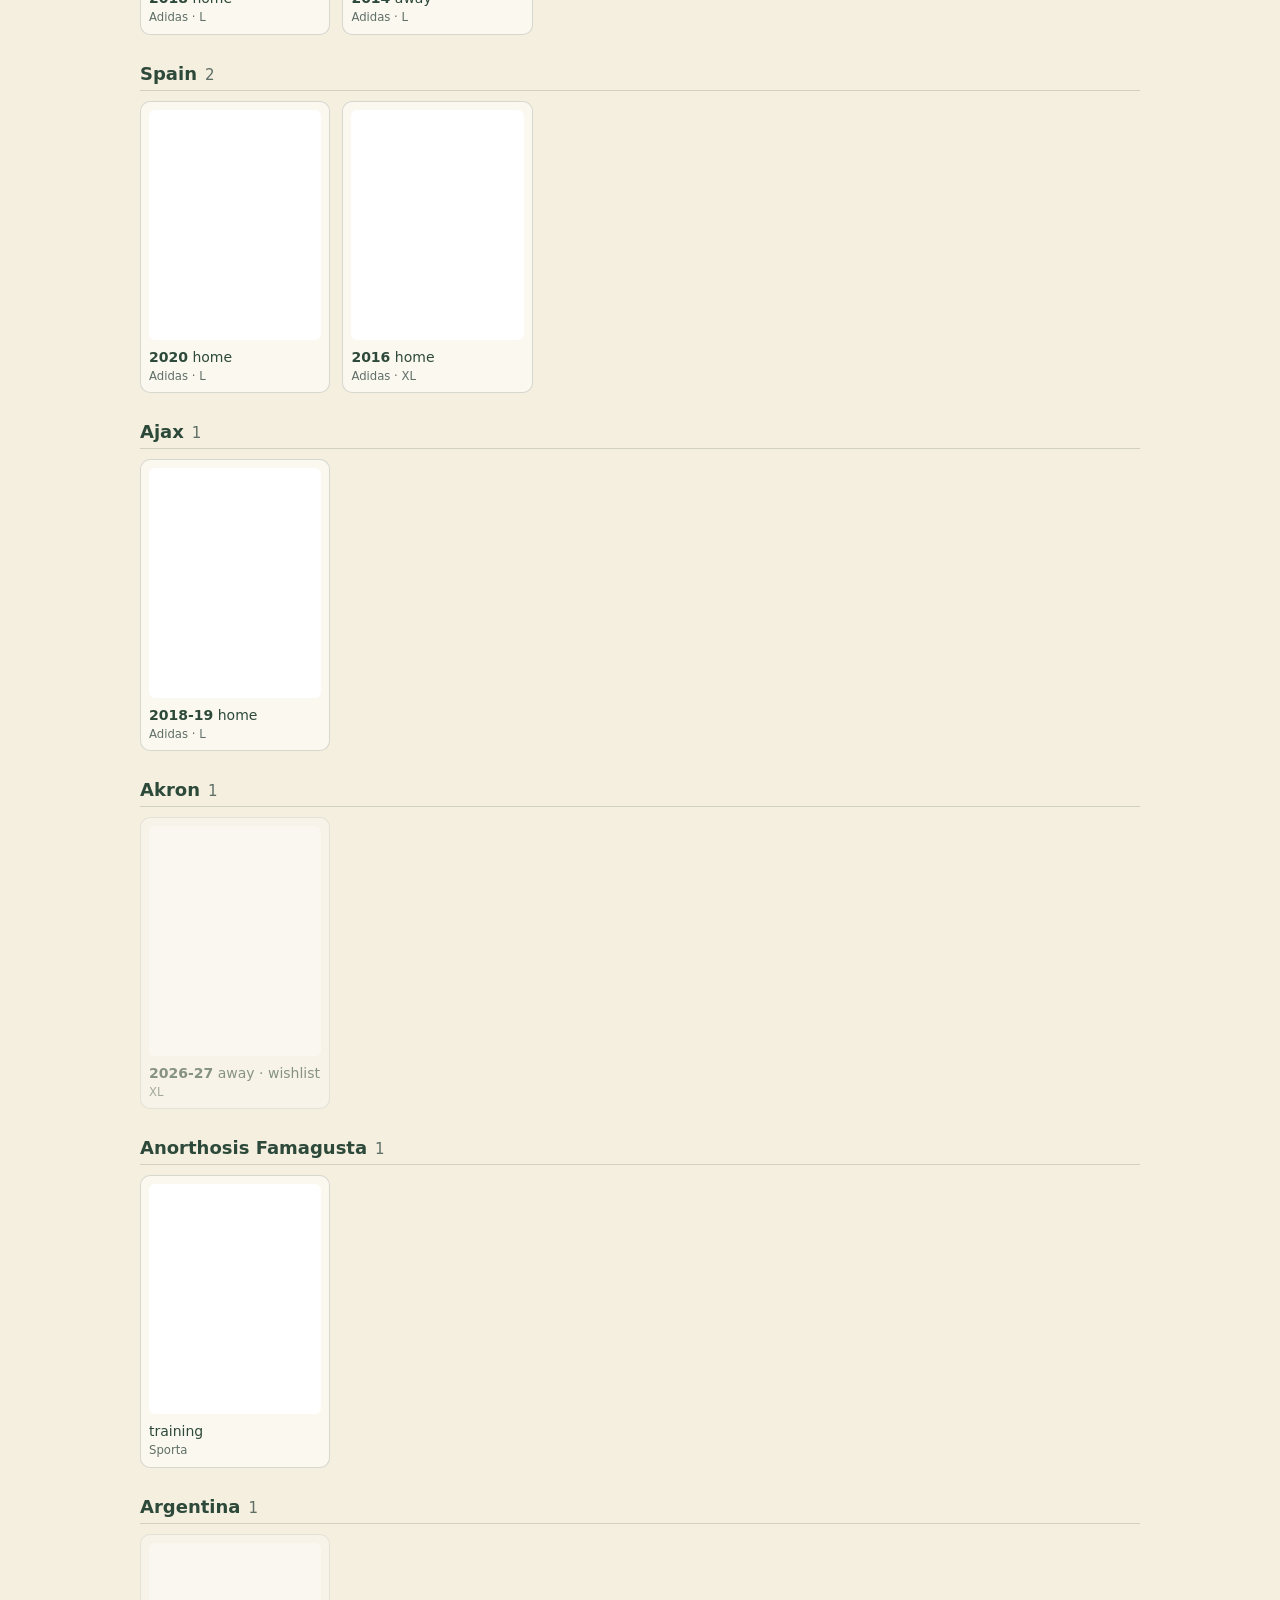
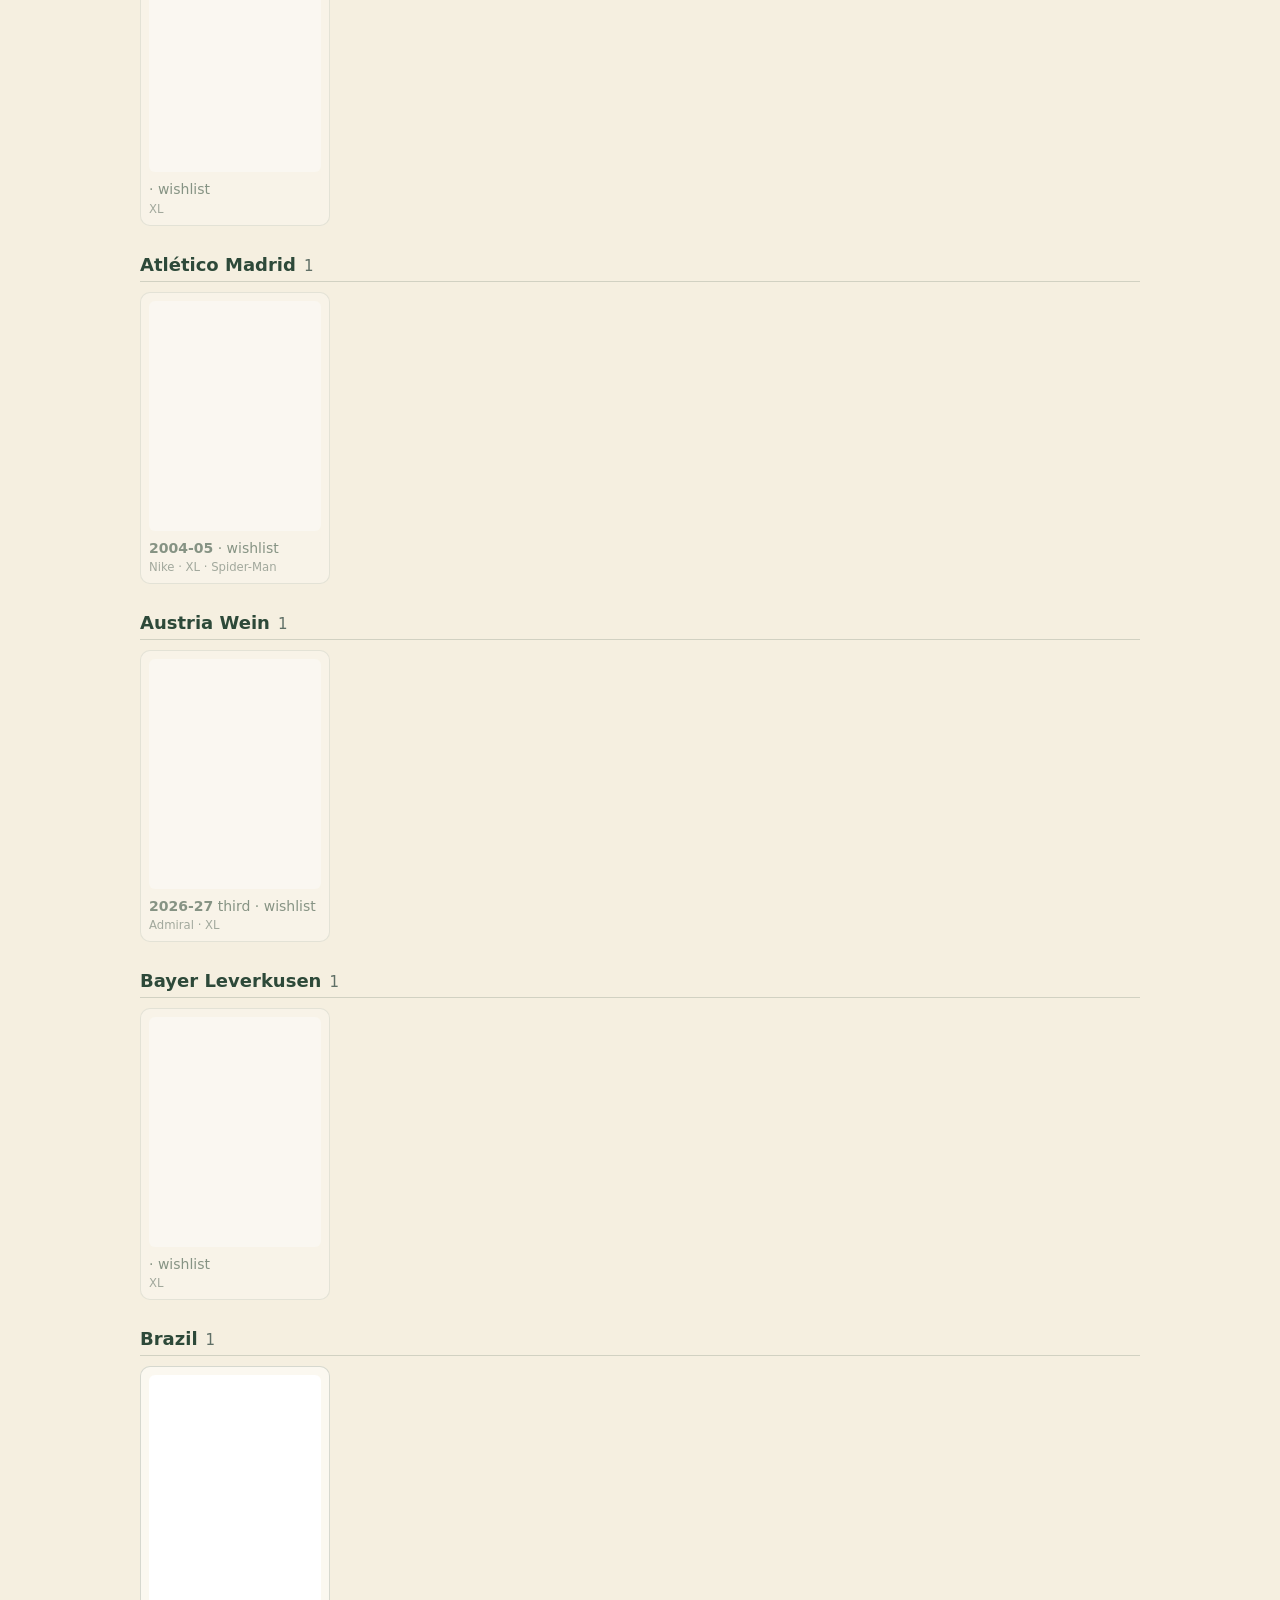
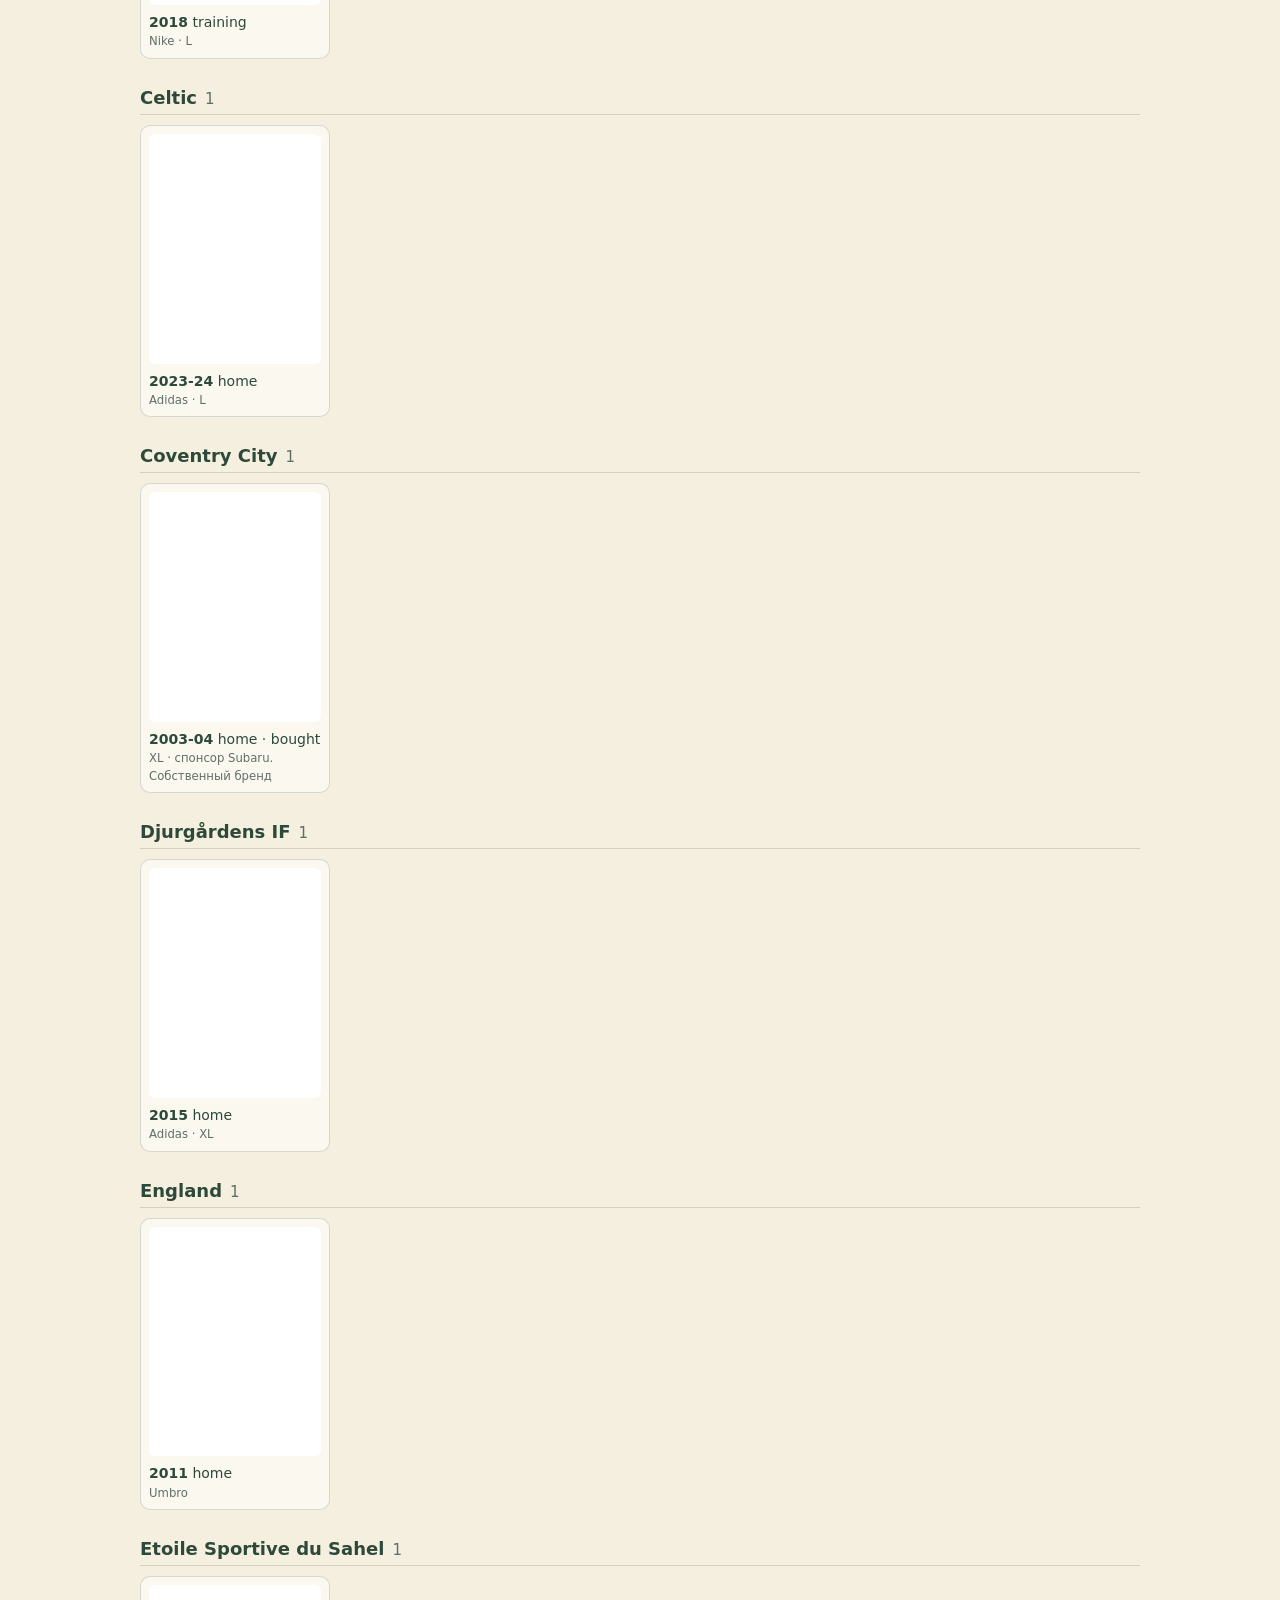
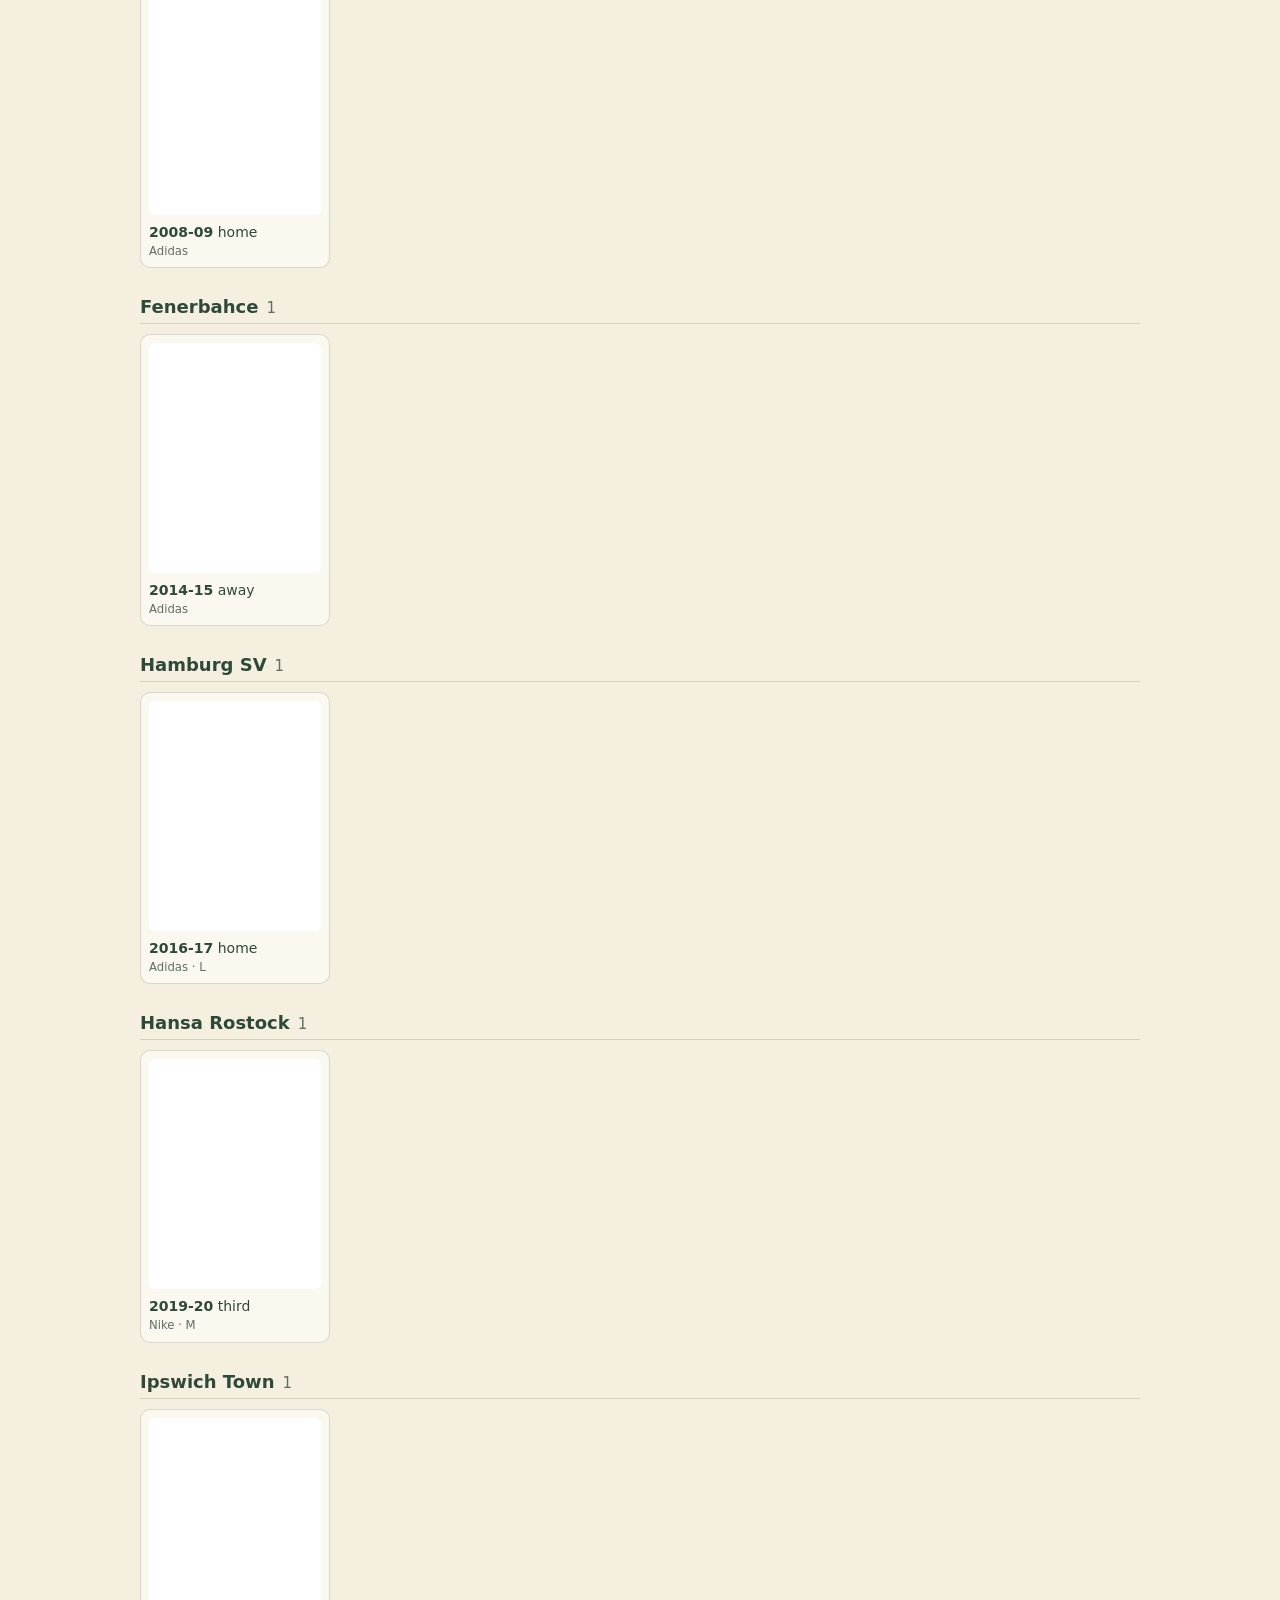
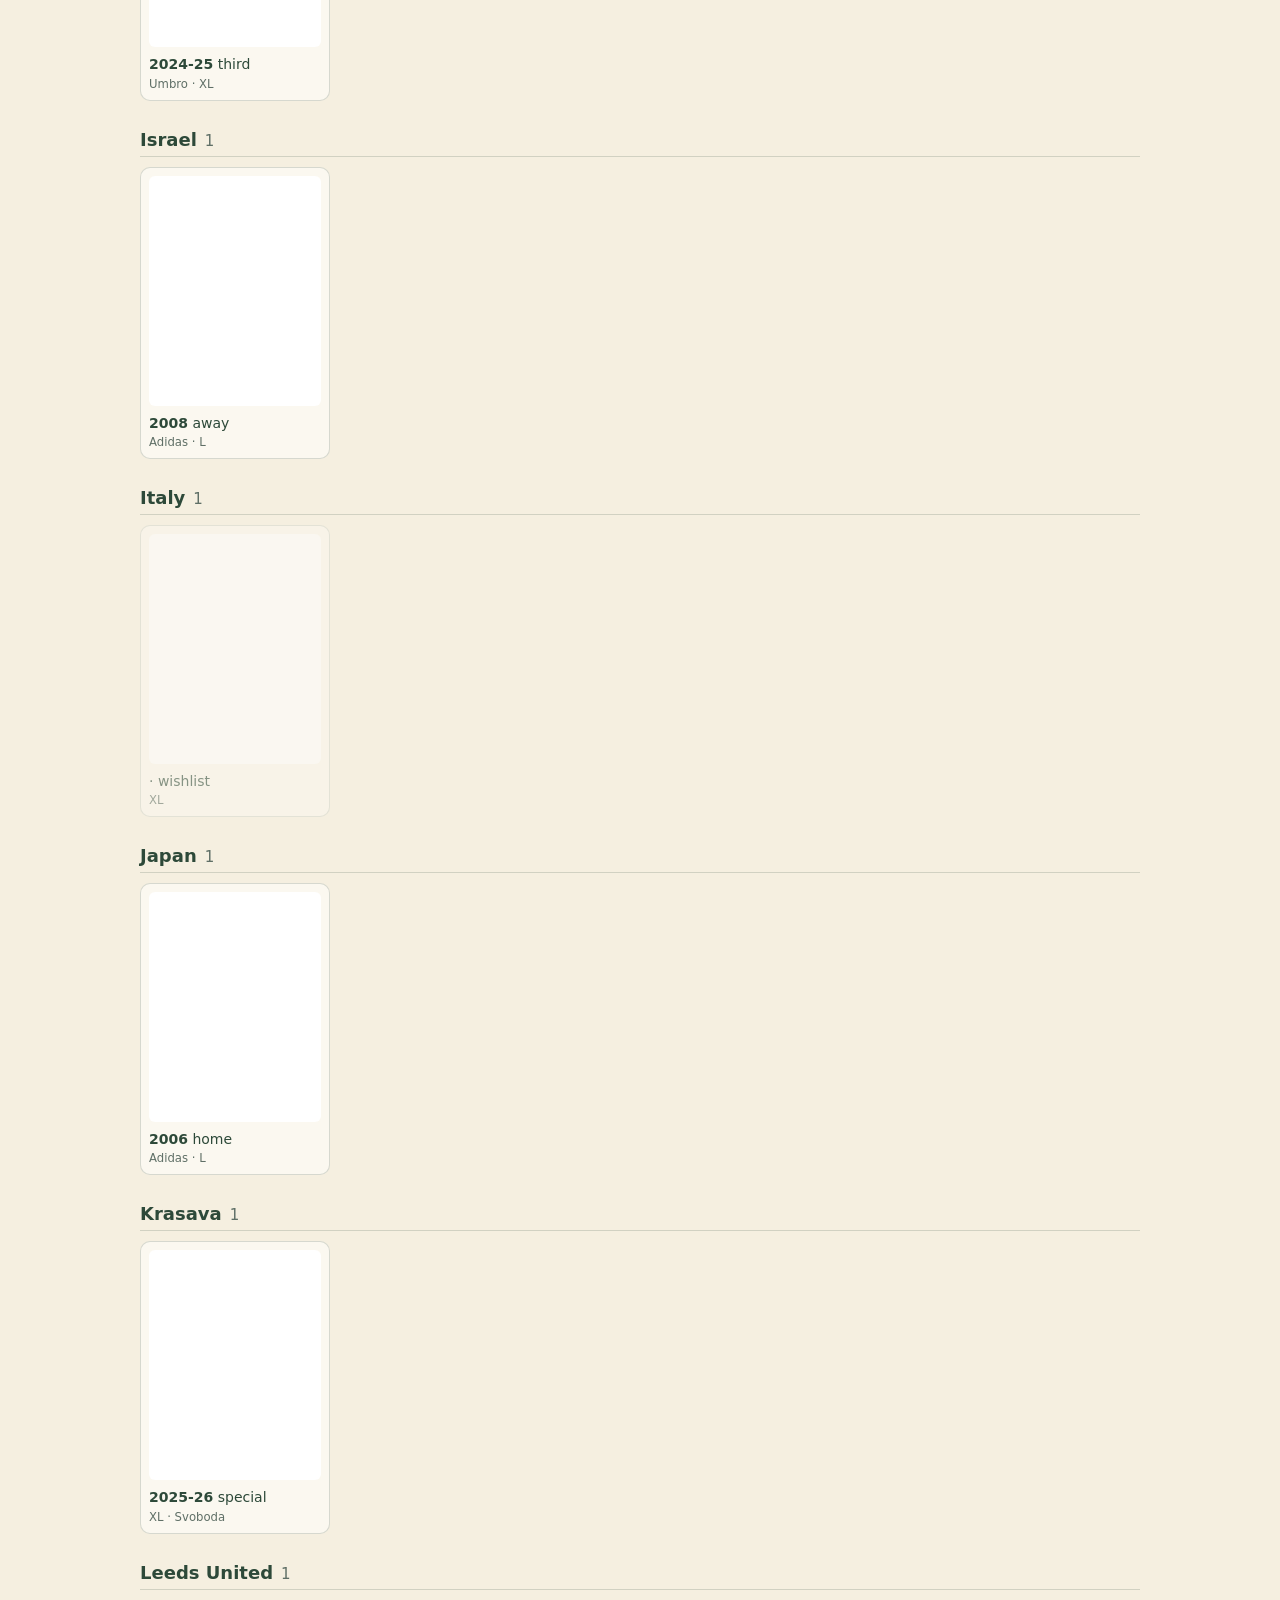
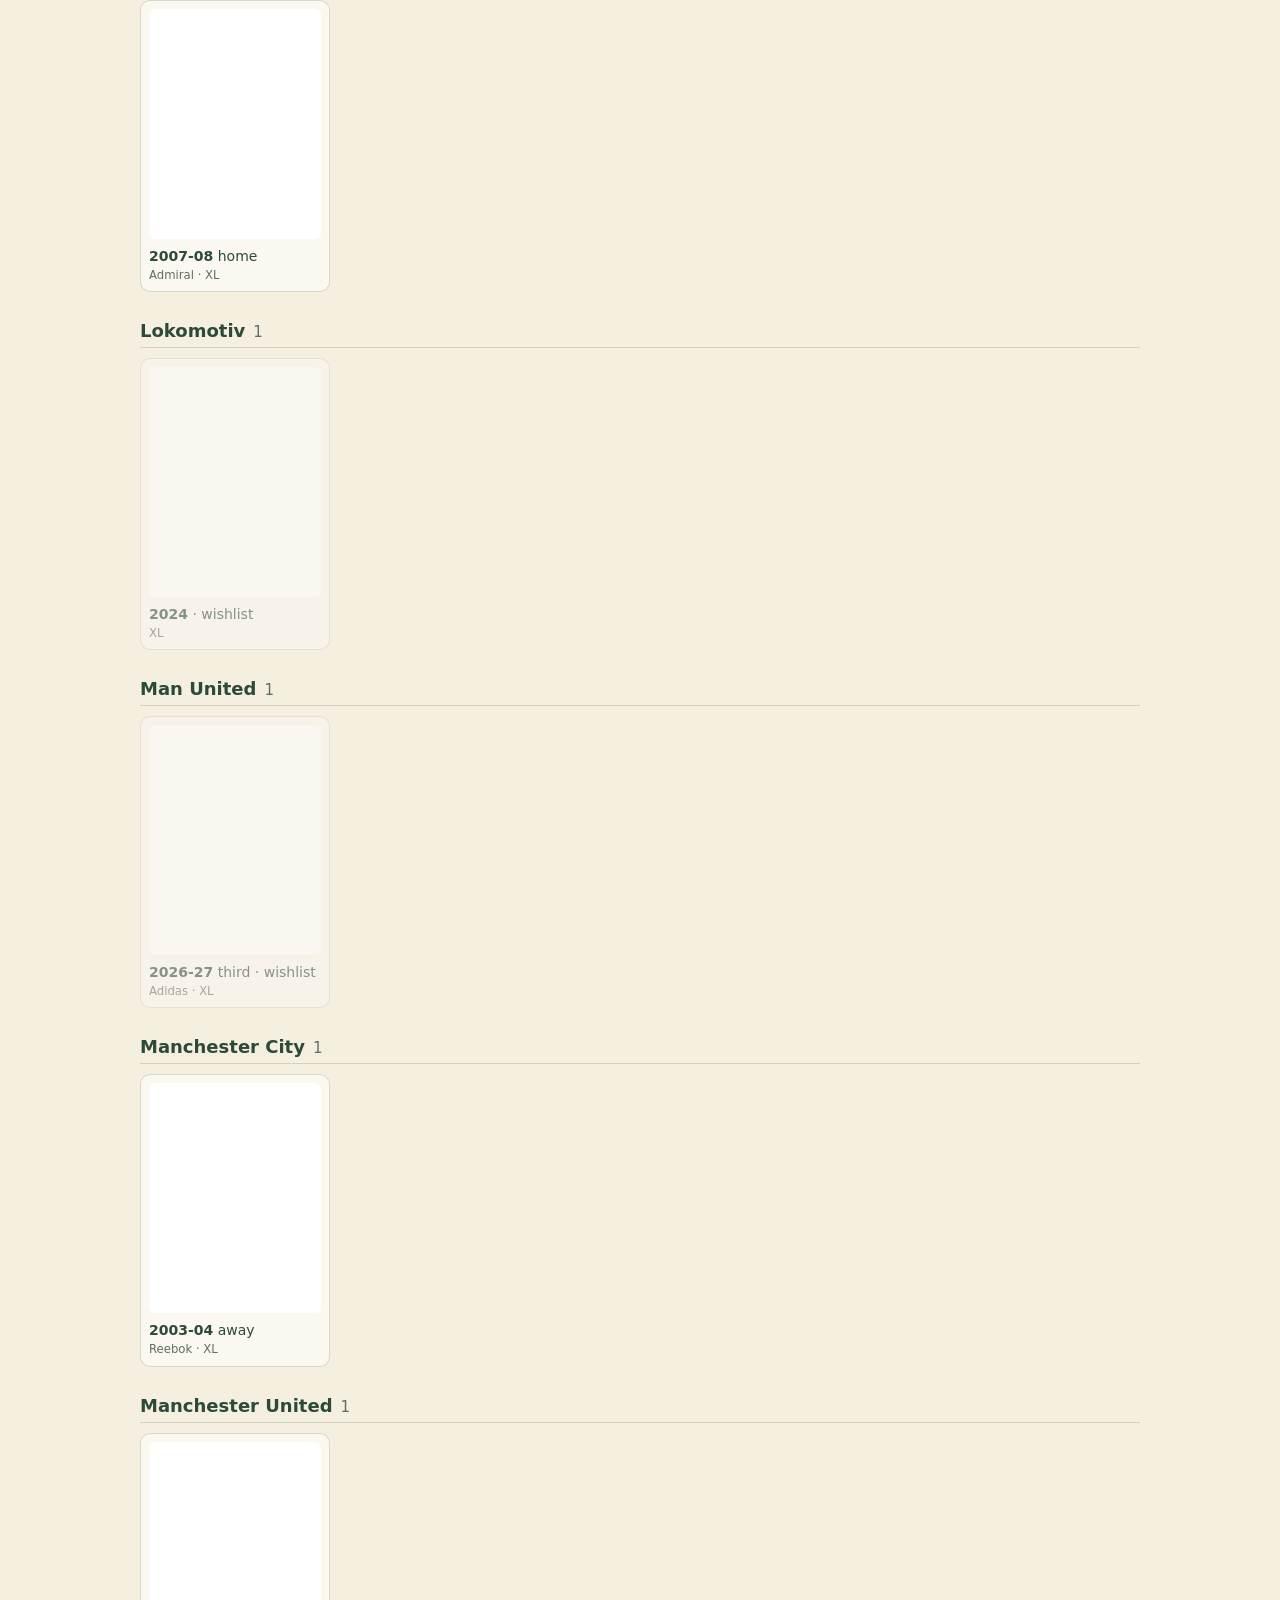
==== commit 3f567a38: "Sections per team, seasons as 2023-24 or 2024 with a strict check, every club of the top ten leagues" ====
--- a/index.html
+++ b/index.html
@@ -56,7 +56,7 @@
 function archiveLink(team, season) {
   const a = archive.querySelector('a');
   archive.hidden = !(team && season);
-  a.href = `https://www.footballkitarchive.com/${slug(team)}-${wiki.fullSeason(season).replace('–', '-')}-kits/`;
+  a.href = `https://www.footballkitarchive.com/${slug(team)}-${season}-kits/`;
   a.textContent = `${team} ${season} on Football Kit Archive`;
 }
 
@@ -103,14 +103,23 @@
   empty.hidden = found.length > 0;
   archiveLink(found[0]?.[0].team || form.team.value.trim(), season);
   showSeason(found[0]?.[0].team, season);
-  grid.innerHTML = found.map(([k, i]) => `
+  // one section per team, teams with the most kits first, newest season first inside
+  const byTeam = new Map();
+  for (const [k, i] of found) (byTeam.get(k.team) || byTeam.set(k.team, []).get(k.team)).push([k, i]);
+  const sections = [...byTeam].sort((a, b) => b[1].length - a[1].length || a[0].localeCompare(b[0]));
+  const card = ([k, i]) => `
     <figure class="${k.status}" data-i="${i}">
       ${picture(k, i)}
       <figcaption>
-        <b>${esc(k.team)}</b> ${esc(k.season || '')} ${esc(k.kit || '')}${k.status === 'yes' ? '' : ' · ' + k.status}<br>
+        <b>${esc(k.season || '')}</b> ${esc(k.kit || '')}${k.status === 'yes' ? '' : ' · ' + k.status}<br>
         <small>${line(k)}</small>
       </figcaption>
-    </figure>`).join('');
+    </figure>`;
+  grid.innerHTML = sections.map(([name, list]) => `
+    <section>
+      <h2>${esc(name)}<small>${list.length}</small></h2>
+      <div class="grid">${list.sort((a, b) => (b[0].season || '').localeCompare(a[0].season || '')).map(card).join('')}</div>
+    </section>`).join('');
   grid.querySelectorAll('.nophoto').forEach(el => seen.observe(el));
 }
 
@@ -128,7 +137,7 @@
     <p class="season"></p>
     <p class="links">
       ${k.link ? `<a href="${esc(k.link)}" target="_blank" rel="noopener">Item page</a>` : ''}
-      ${k.season ? `<a href="https://www.footballkitarchive.com/${slug(k.team)}-${wiki.fullSeason(k.season).replace('–', '-')}-kits/" target="_blank" rel="noopener">Football Kit Archive</a>` : ''}
+      ${k.season ? `<a href="https://www.footballkitarchive.com/${slug(k.team)}-${k.season}-kits/" target="_blank" rel="noopener">Football Kit Archive</a>` : ''}
     </p>`;
   detail.showModal();
   if (!k.photo) drawing(k).then(html => { detail.querySelector('.nophoto').innerHTML = html; });
--- a/style.css
+++ b/style.css
@@ -13,9 +13,12 @@
 input:focus, select:focus, textarea:focus { outline: 2px solid var(--ink); outline-offset: -1px; }
 #season { background: var(--card); border: 1px solid var(--line); border-radius: 8px; padding: 10px 14px; margin-bottom: 16px; font-size: 14px; }
 #archive, #empty { font-size: 14px; color: var(--ink-soft); }
-#kits { display: grid; grid-template-columns: repeat(5, minmax(0, 1fr)); gap: 12px; }
+.grid { display: grid; grid-template-columns: repeat(5, minmax(0, 1fr)); gap: 12px; }
 figure { min-width: 0; }
-@media (max-width: 760px) { #kits { grid-template-columns: repeat(auto-fill, minmax(150px, 1fr)); } }
+section { margin-bottom: 28px; }
+section h2 { font-size: 18px; margin: 0 0 10px; padding-bottom: 6px; border-bottom: 1px solid var(--line); }
+section h2 small { font-weight: 400; margin-left: 8px; }
+@media (max-width: 760px) { .grid { grid-template-columns: repeat(auto-fill, minmax(150px, 1fr)); } }
 figure { margin: 0; background: var(--card); border: 1px solid var(--line); border-radius: 10px; padding: 8px; cursor: pointer; transition: transform .1s; }
 figure:hover { transform: translateY(-2px); }
 figure > img, .nophoto { width: 100%; aspect-ratio: 3 / 4; object-fit: cover; background: #fff; border-radius: 6px; display: block; }
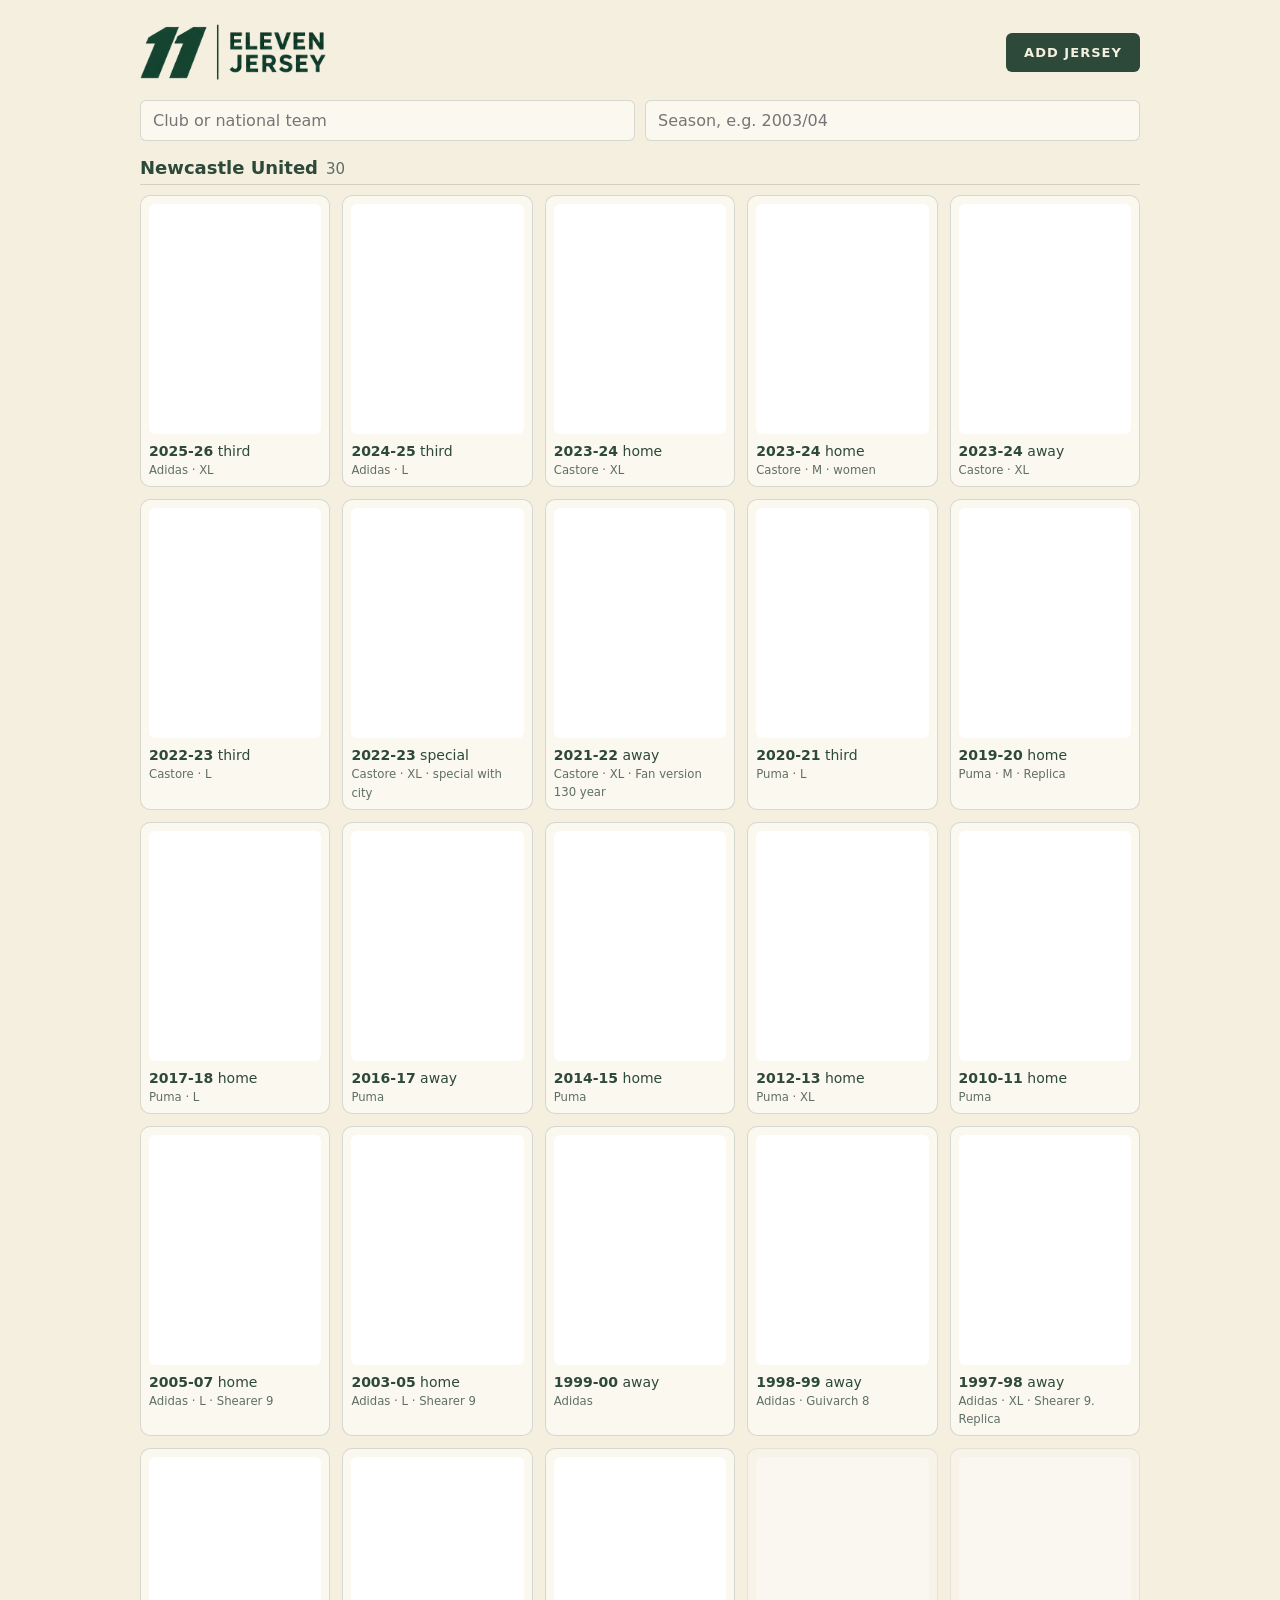
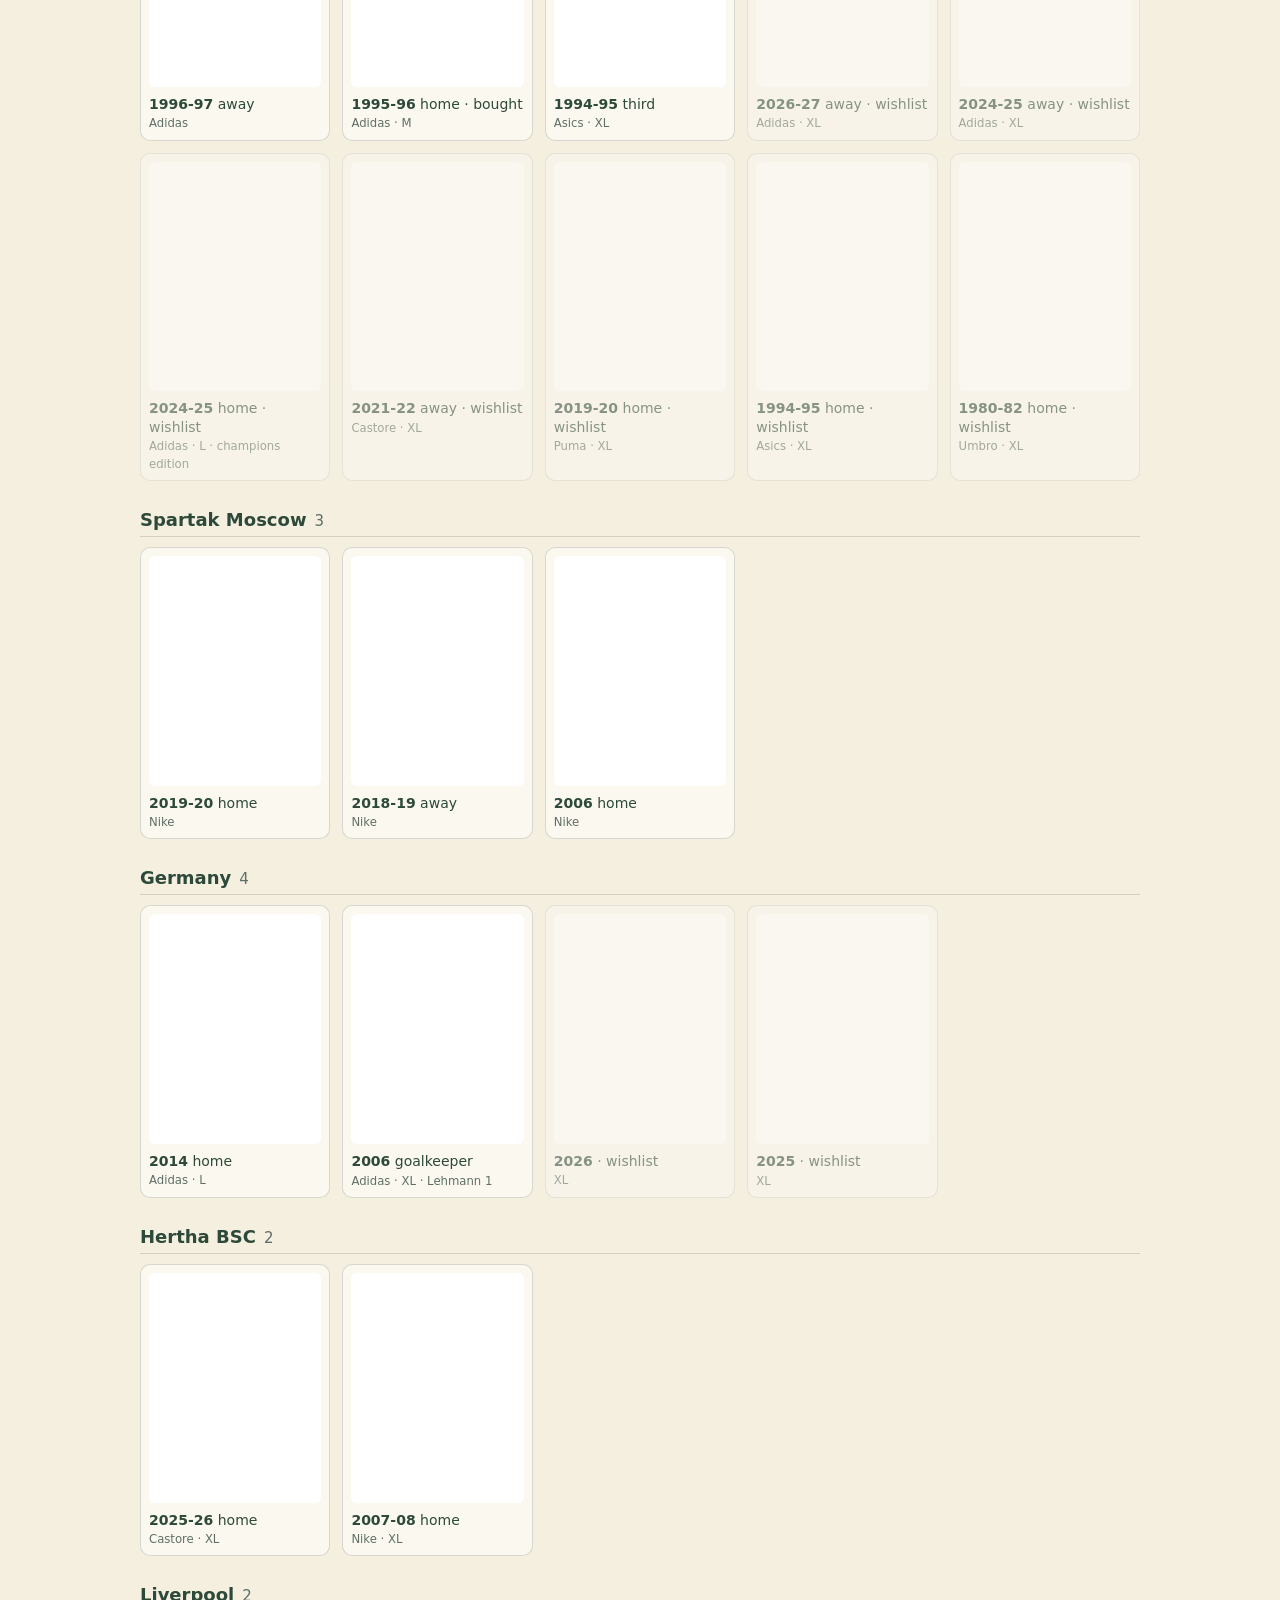
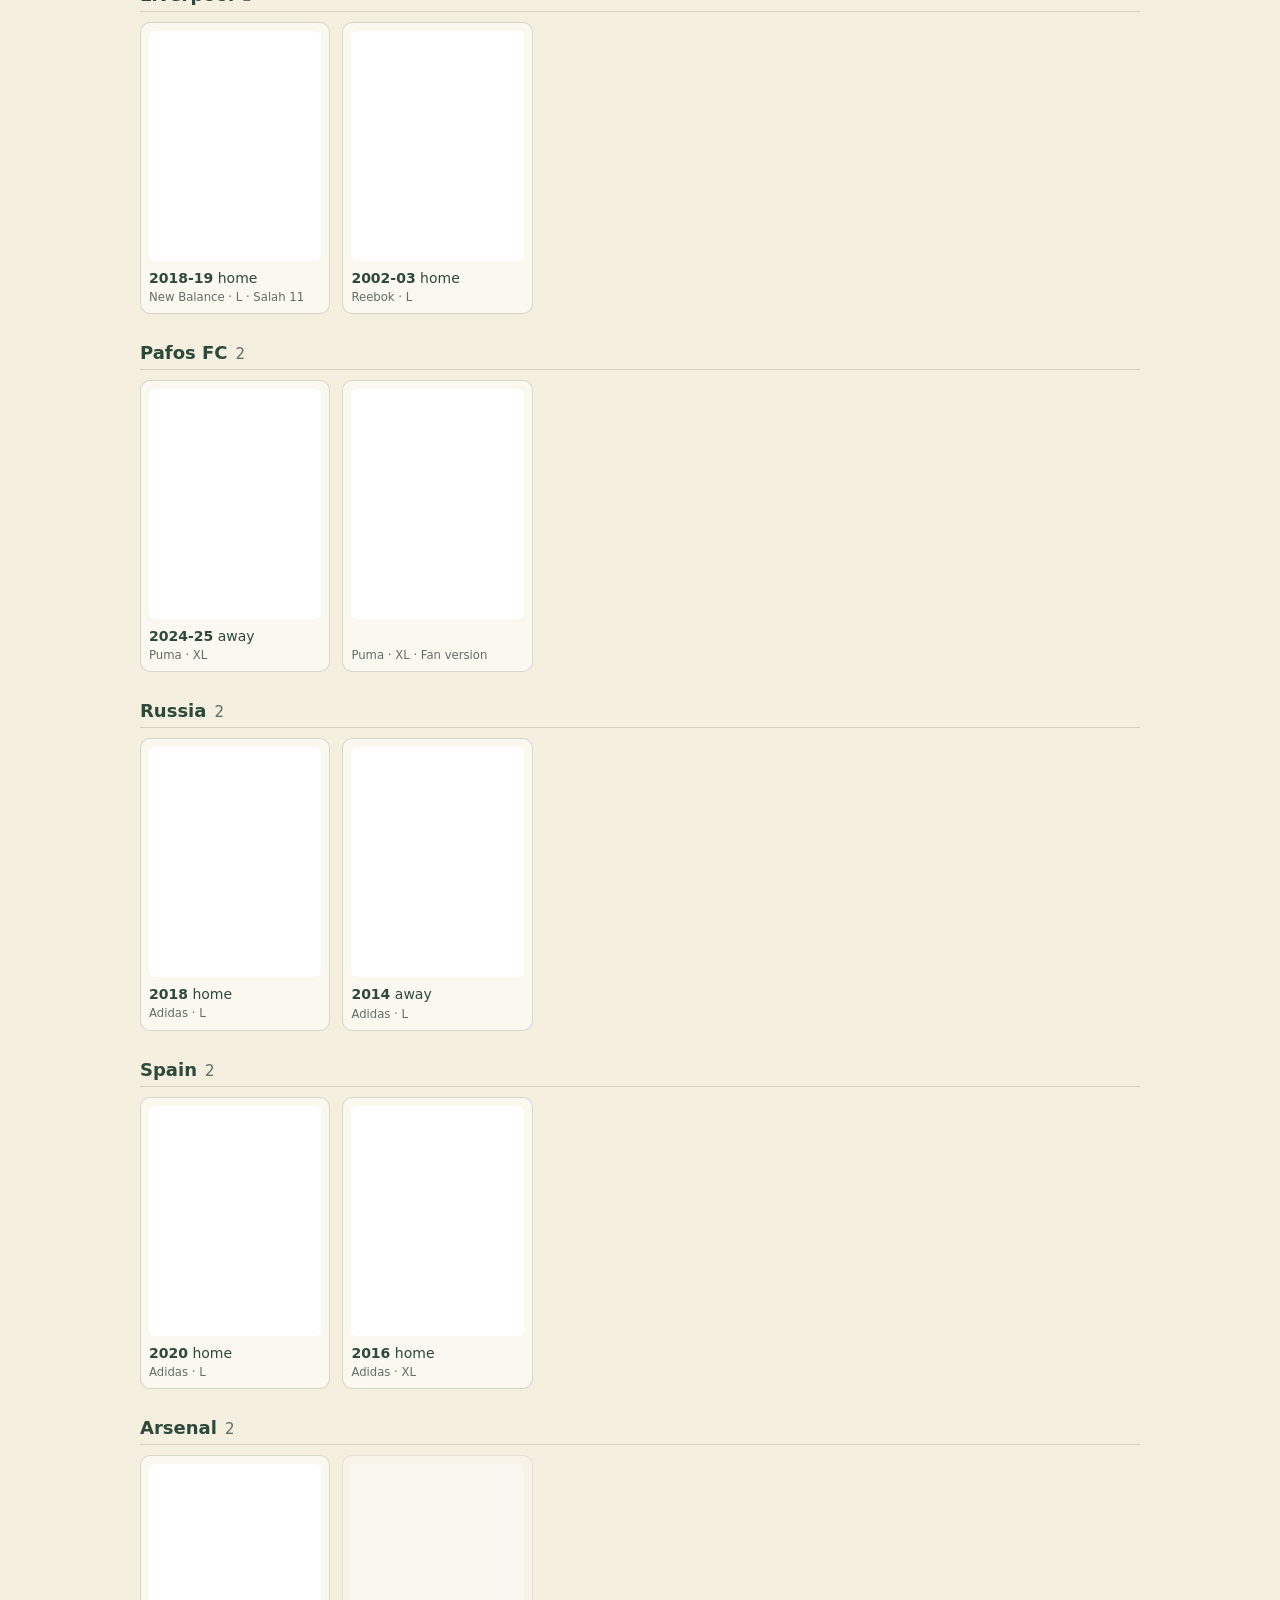
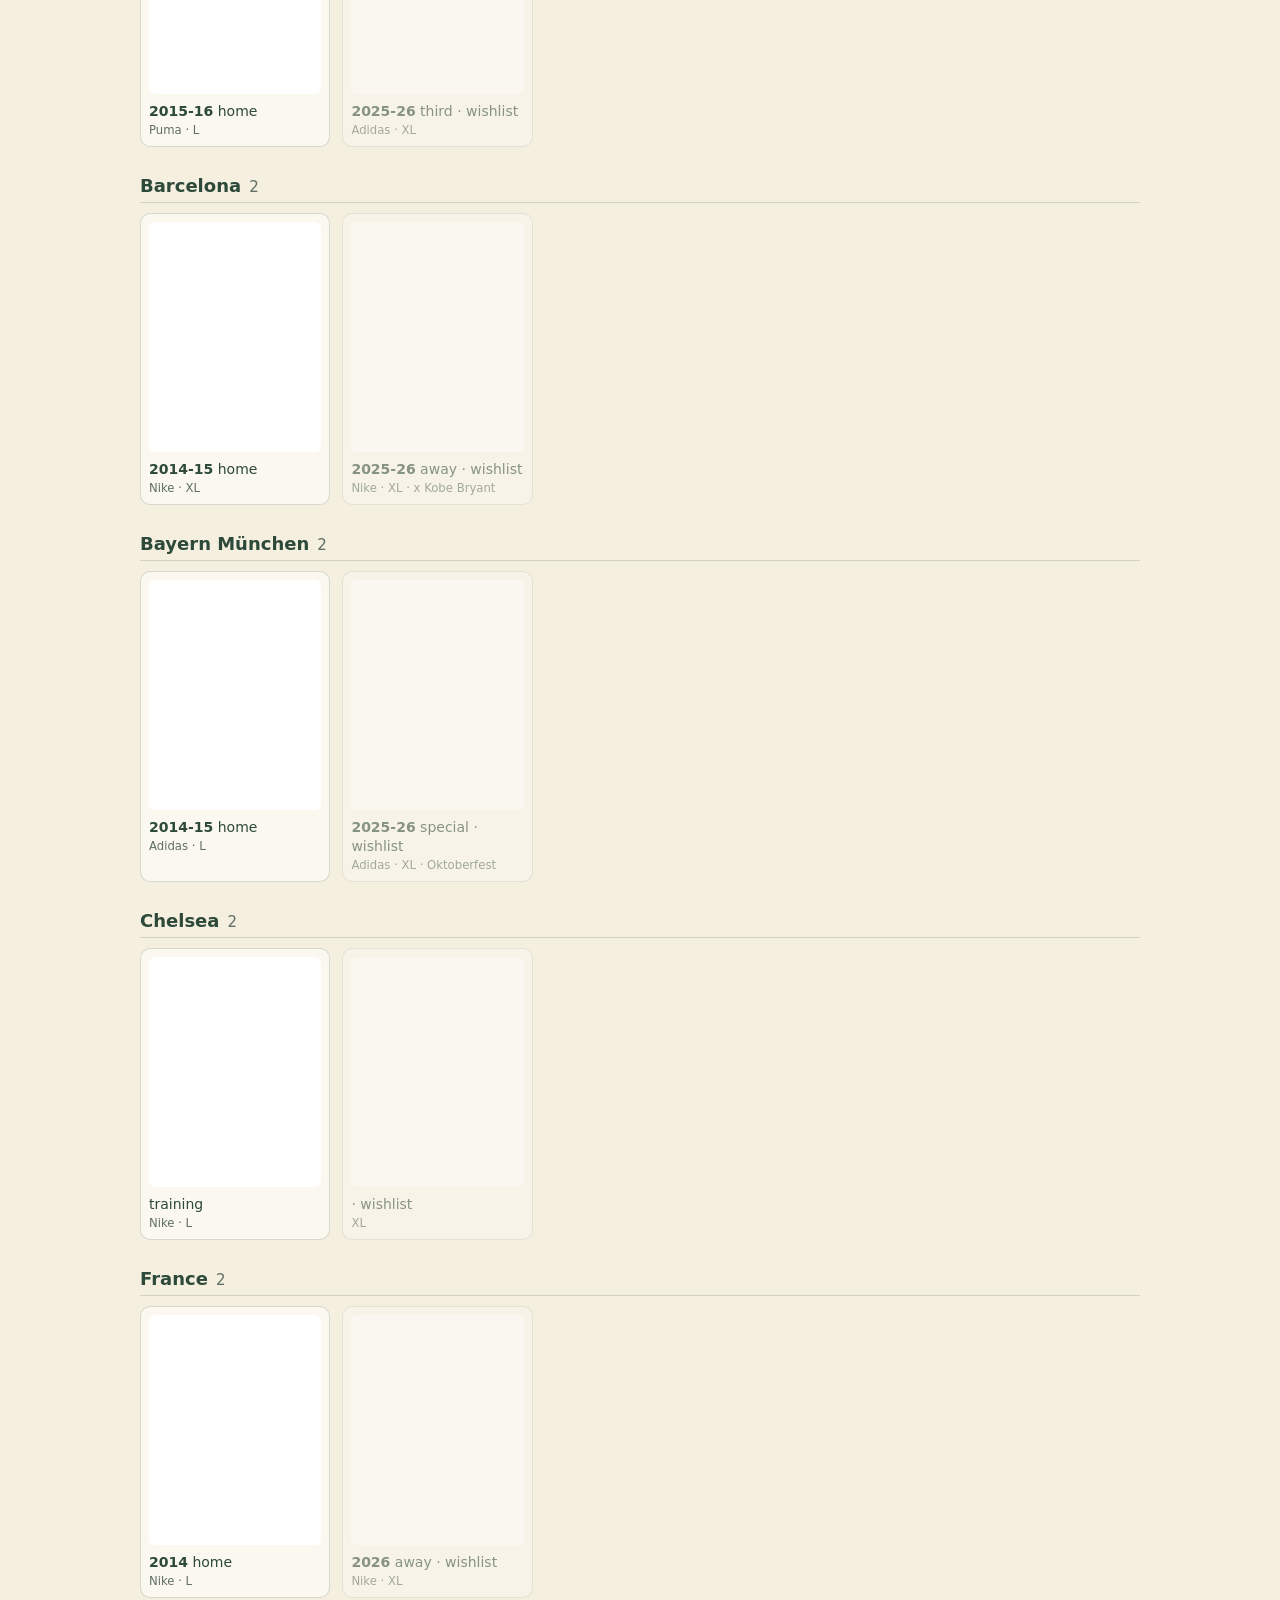
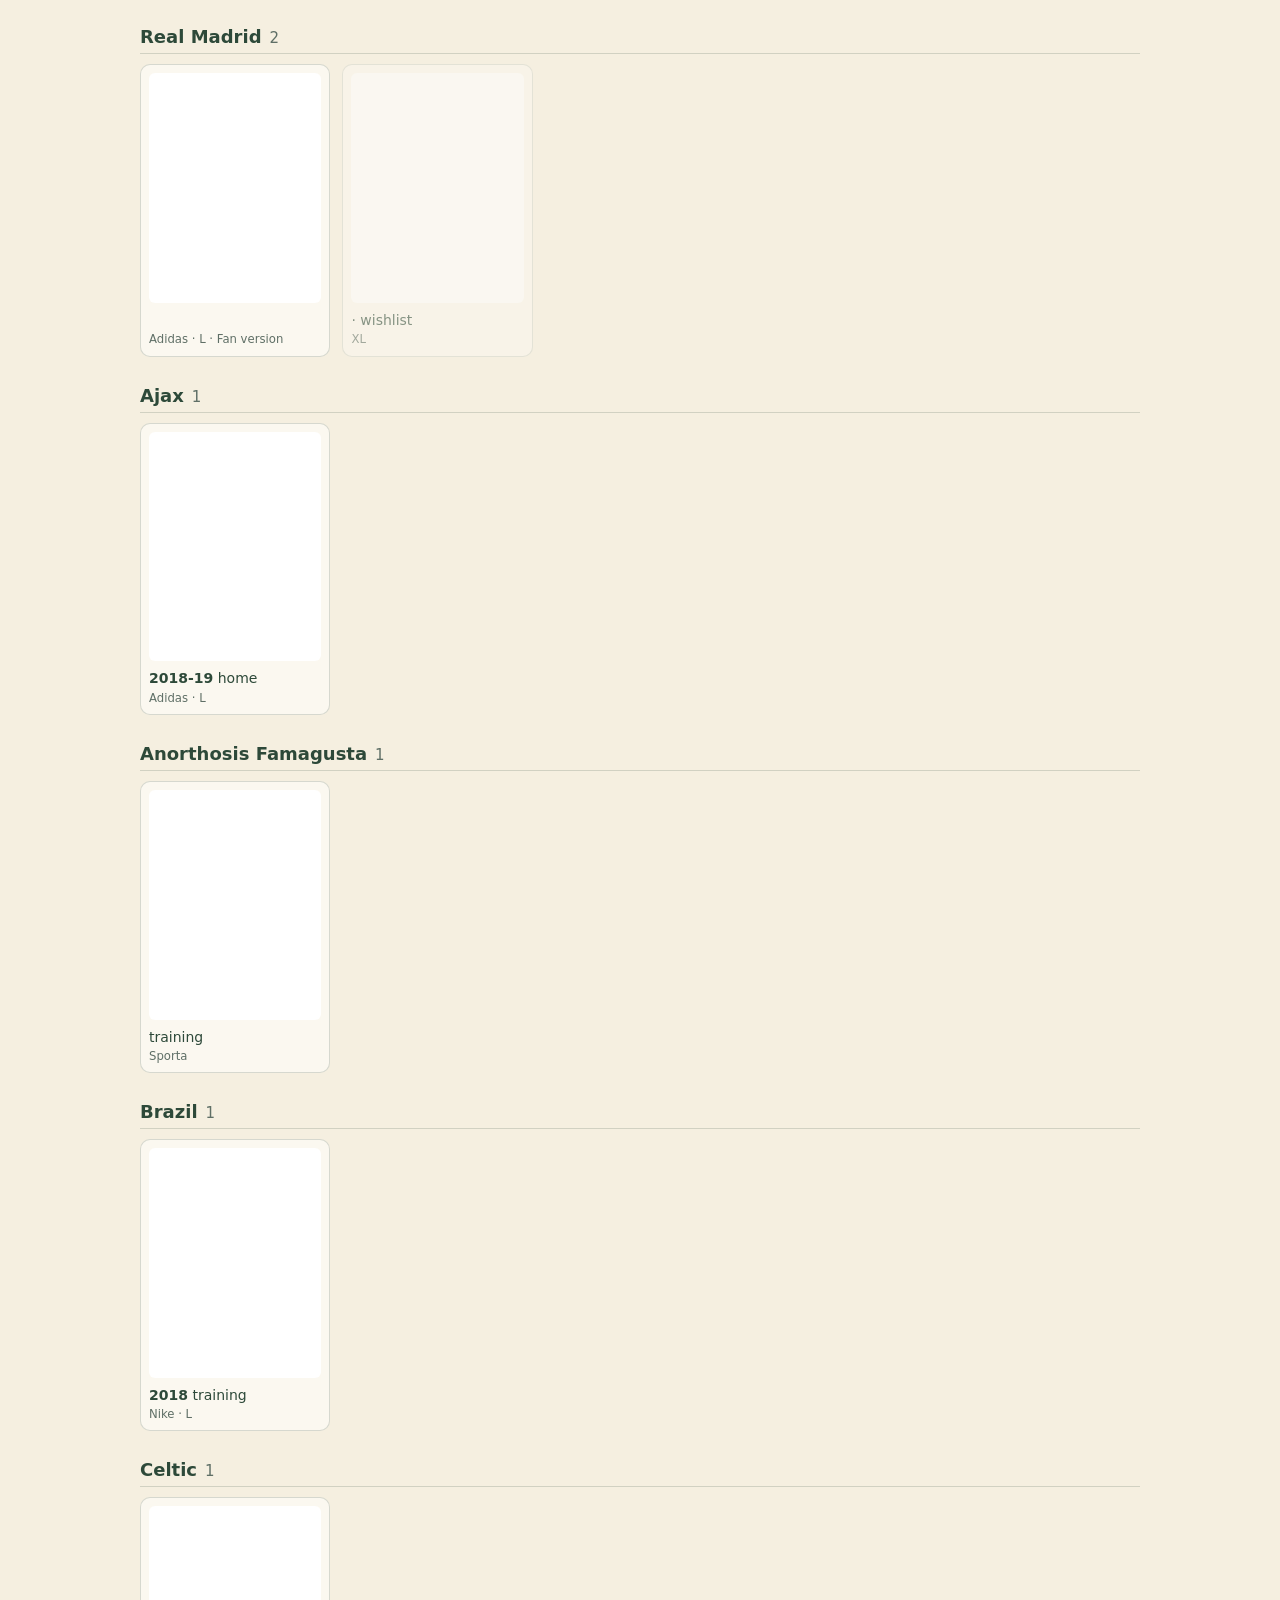
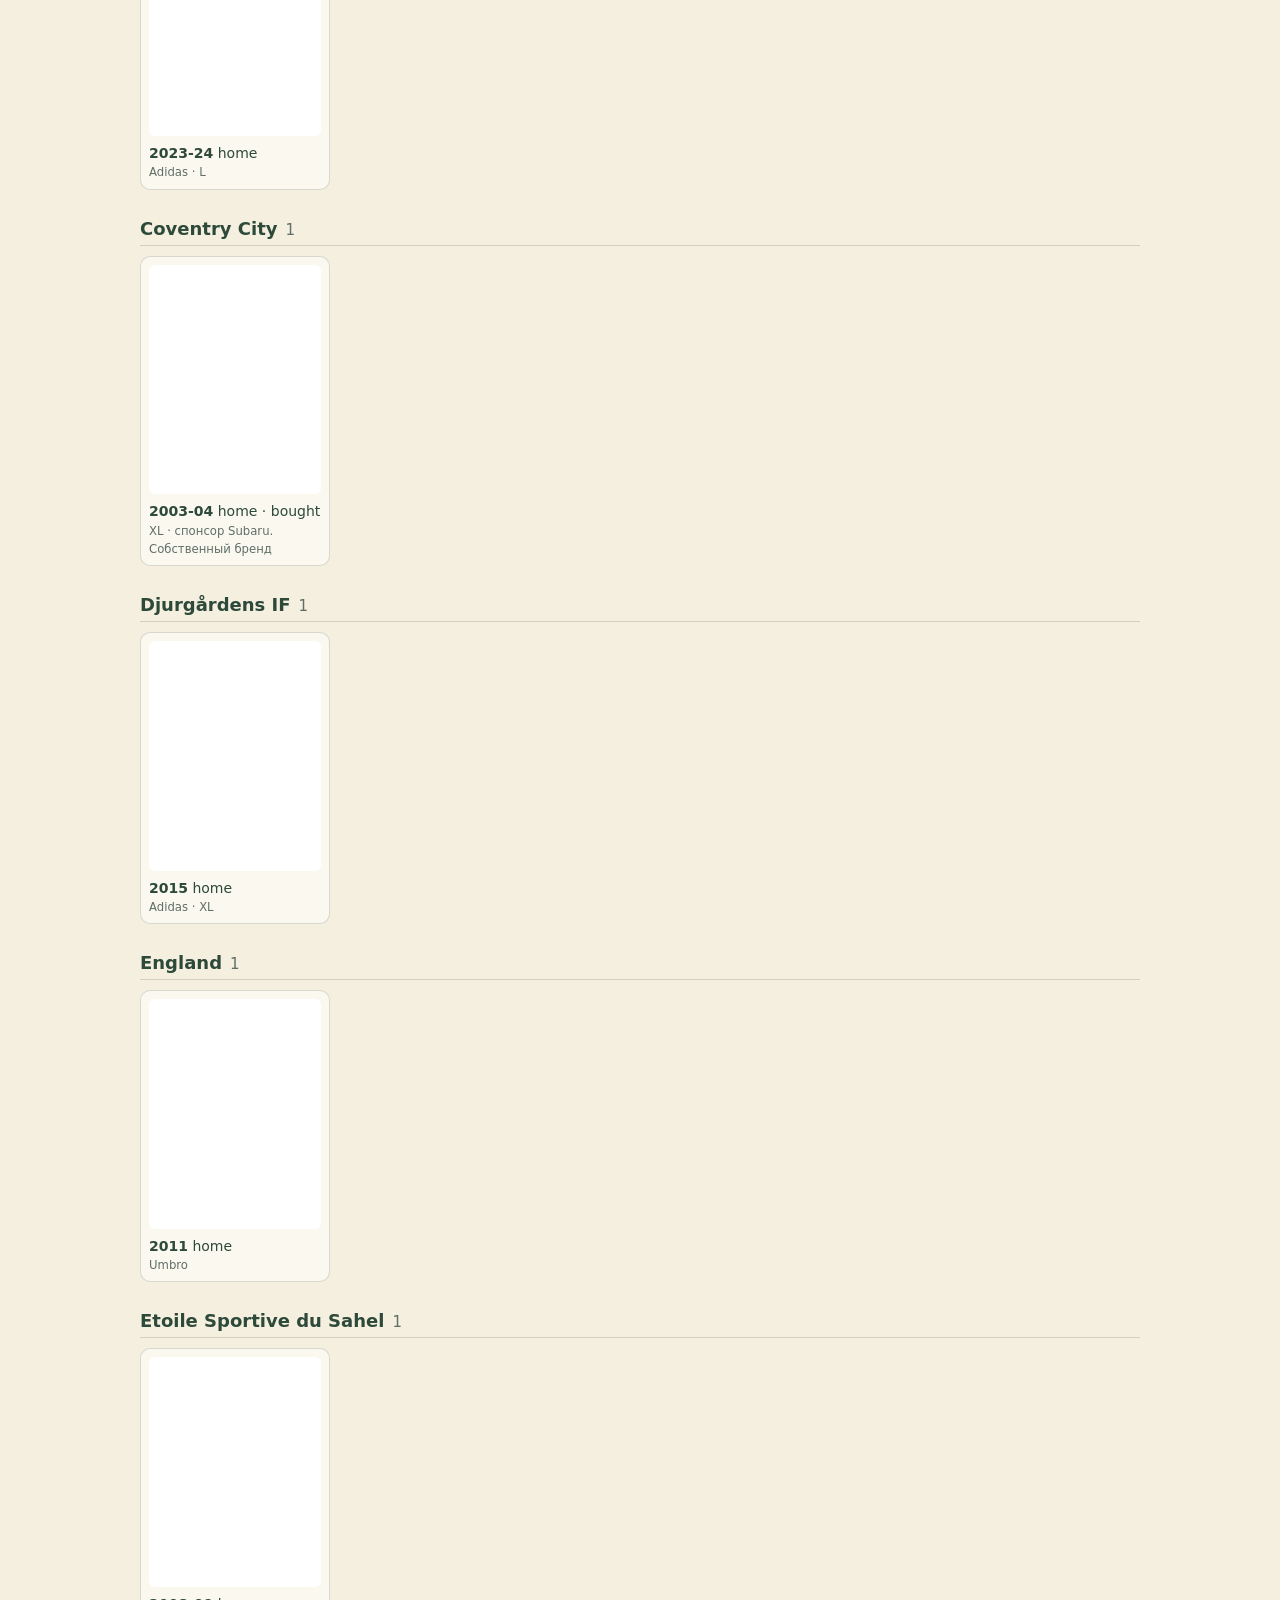
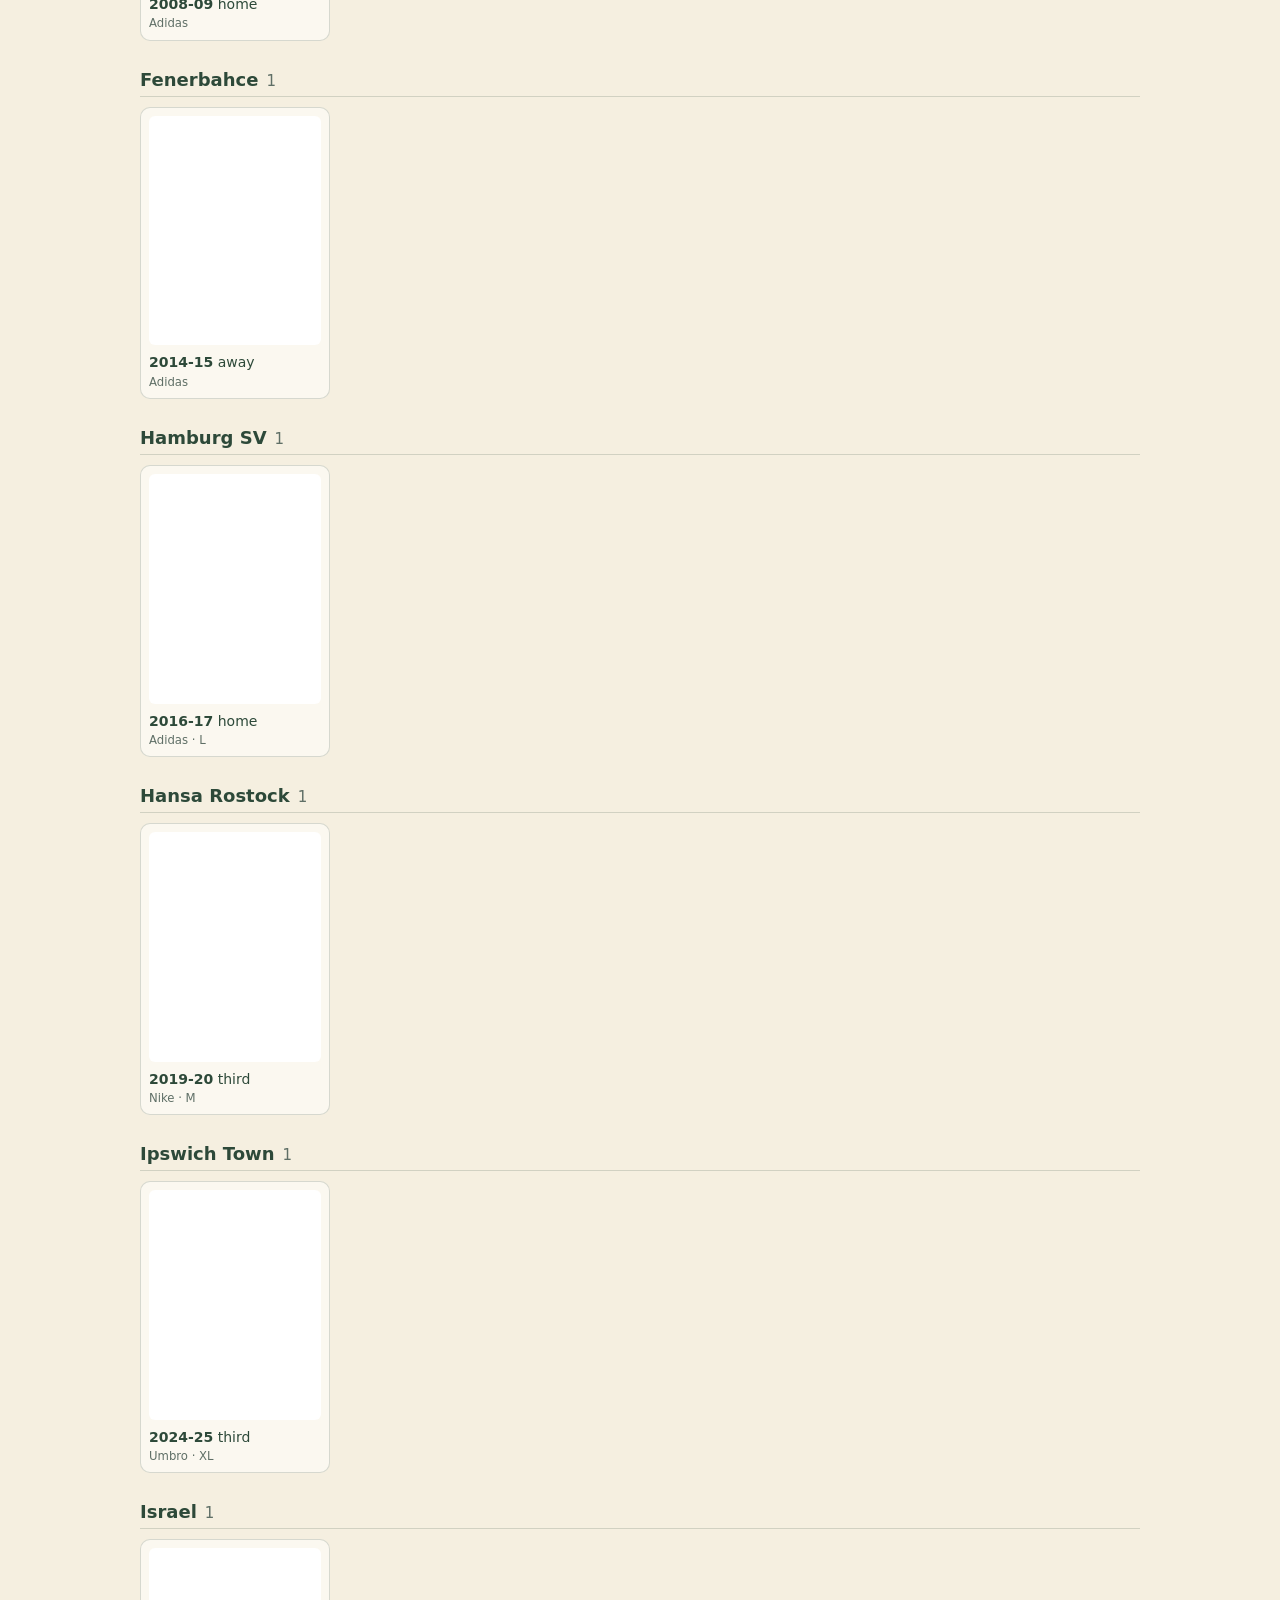
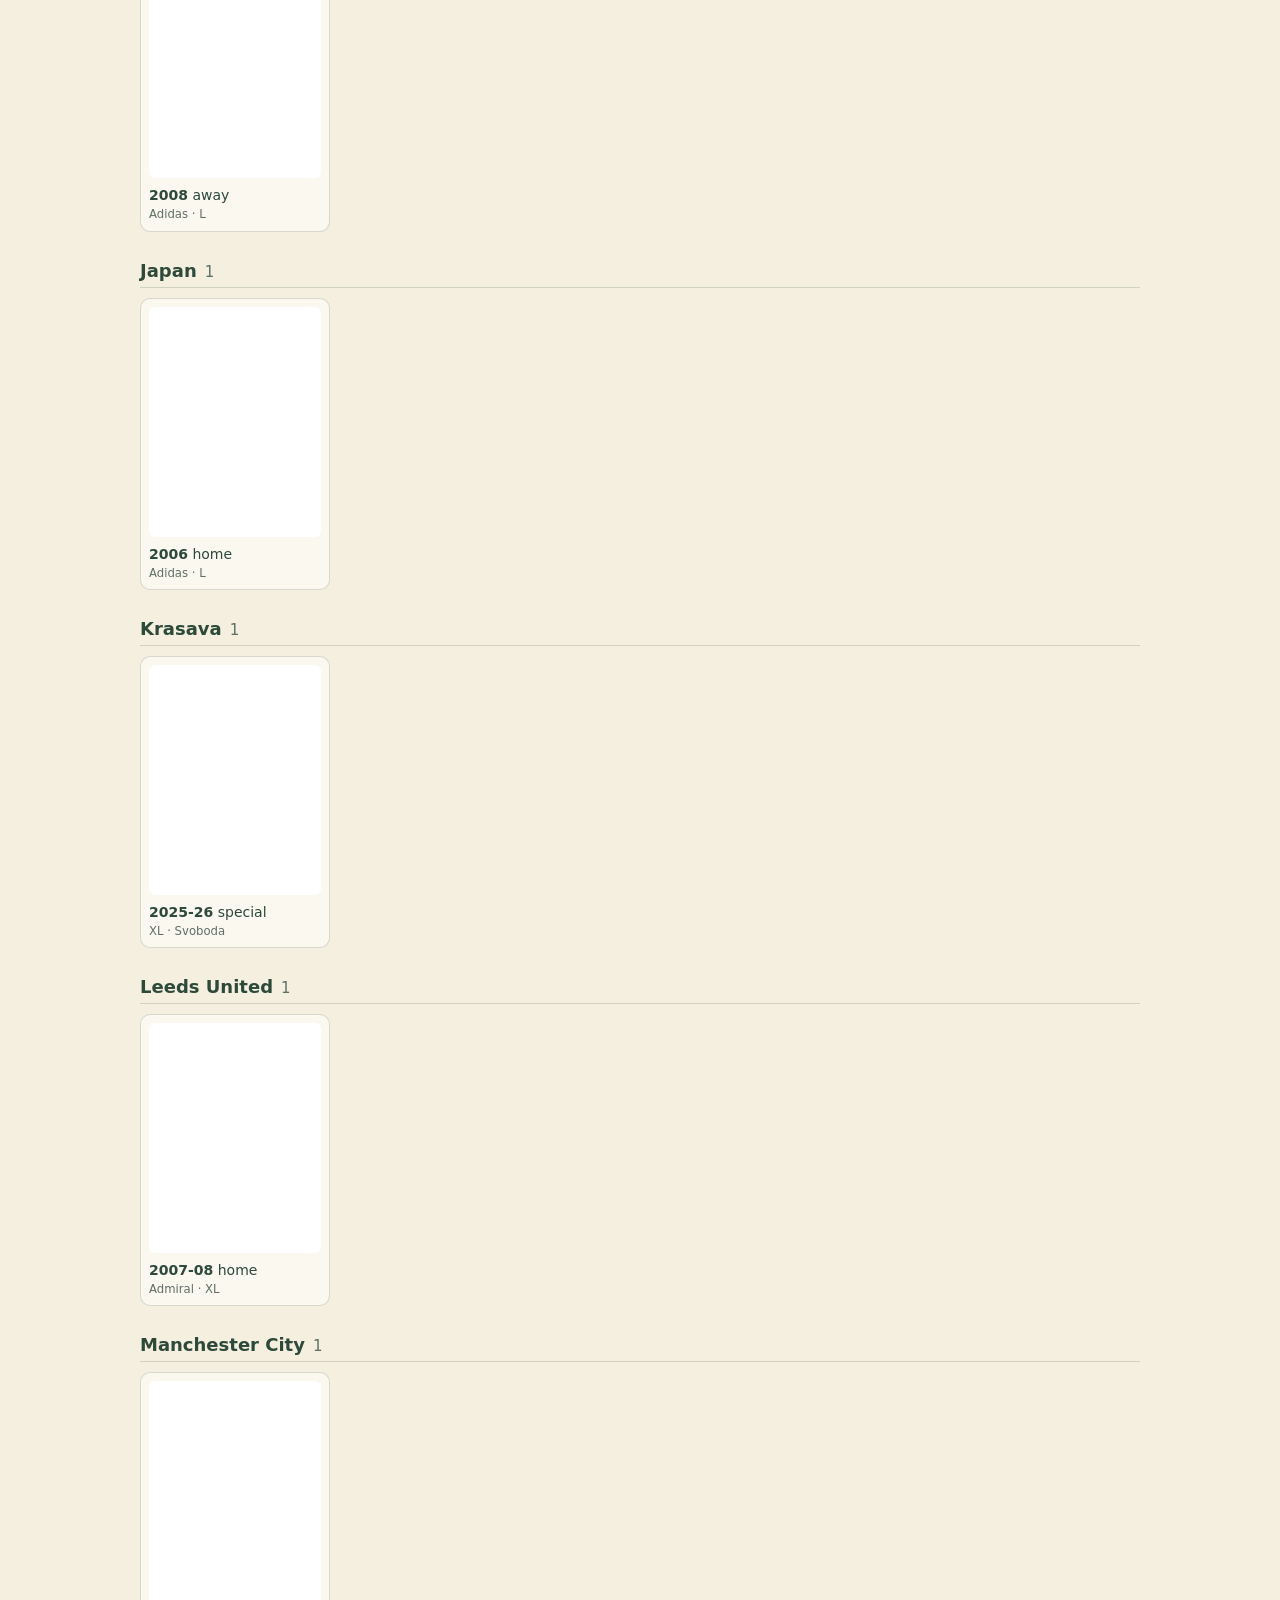
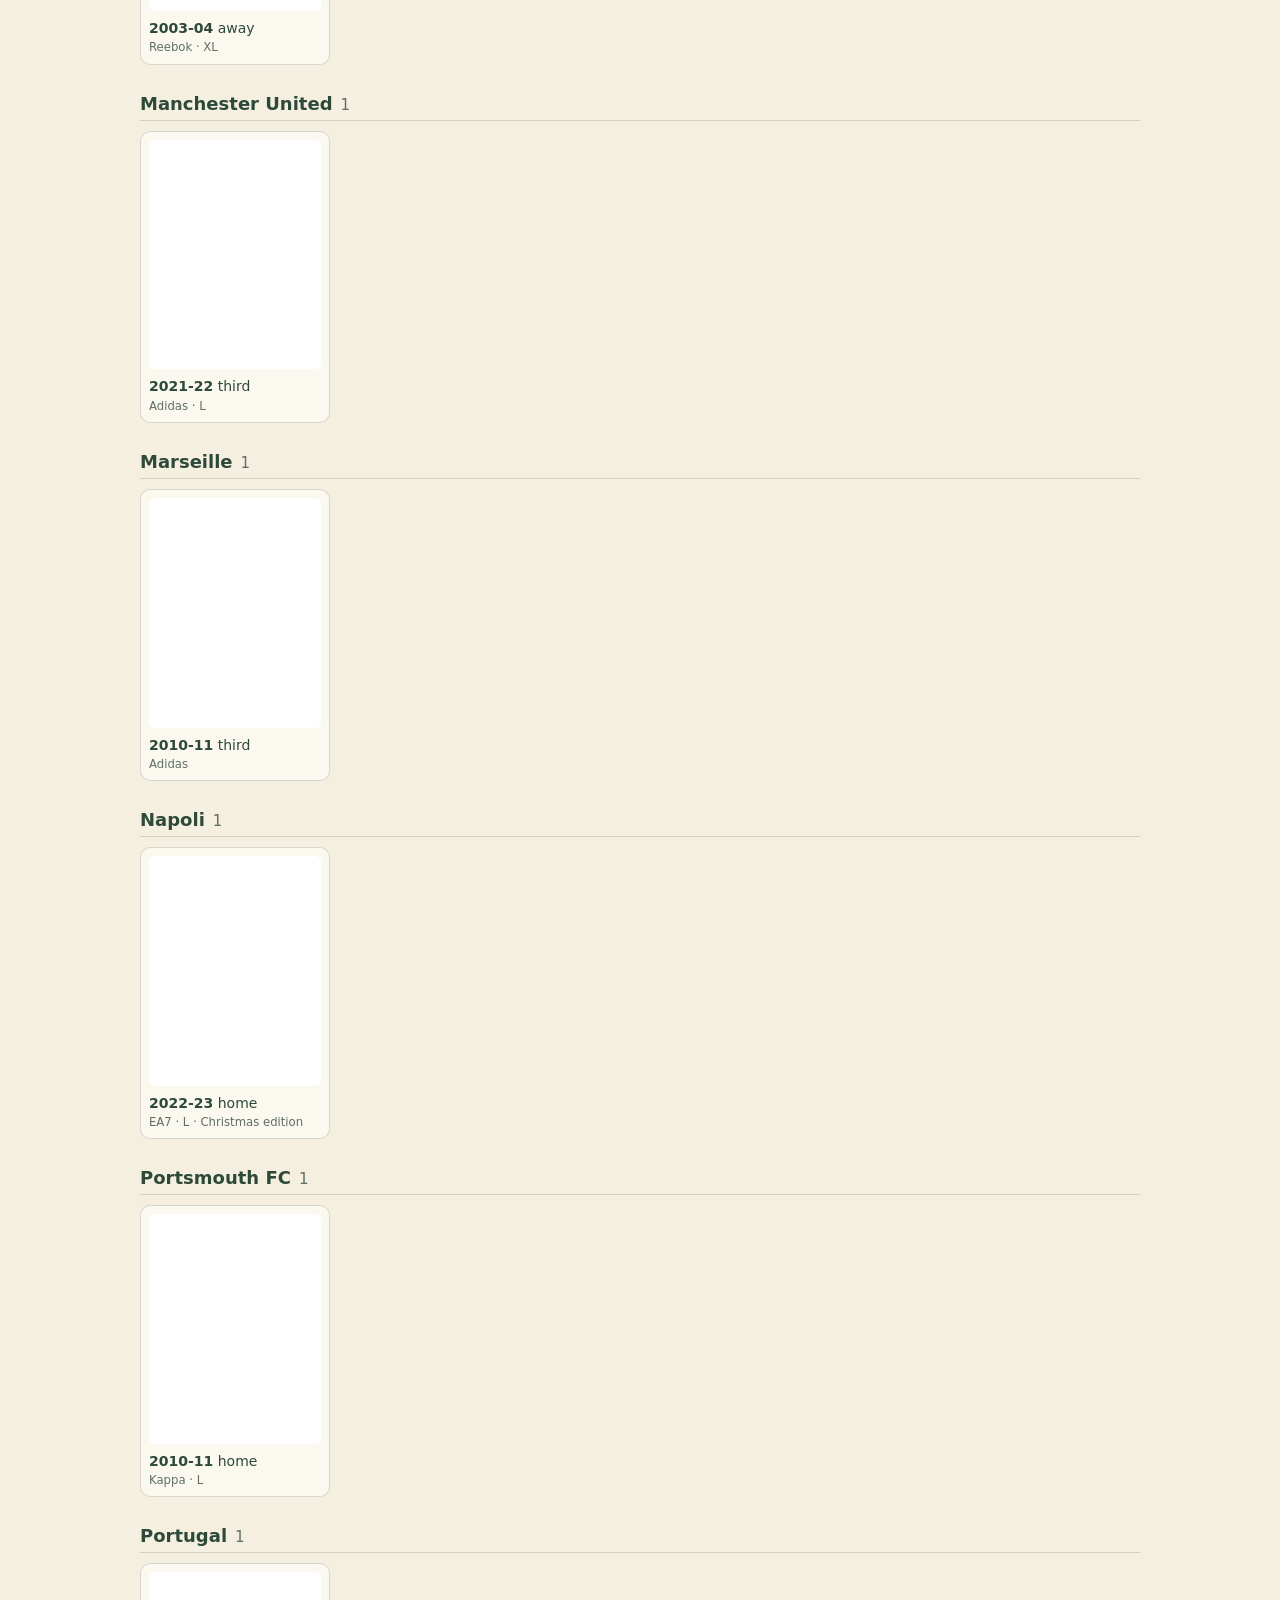
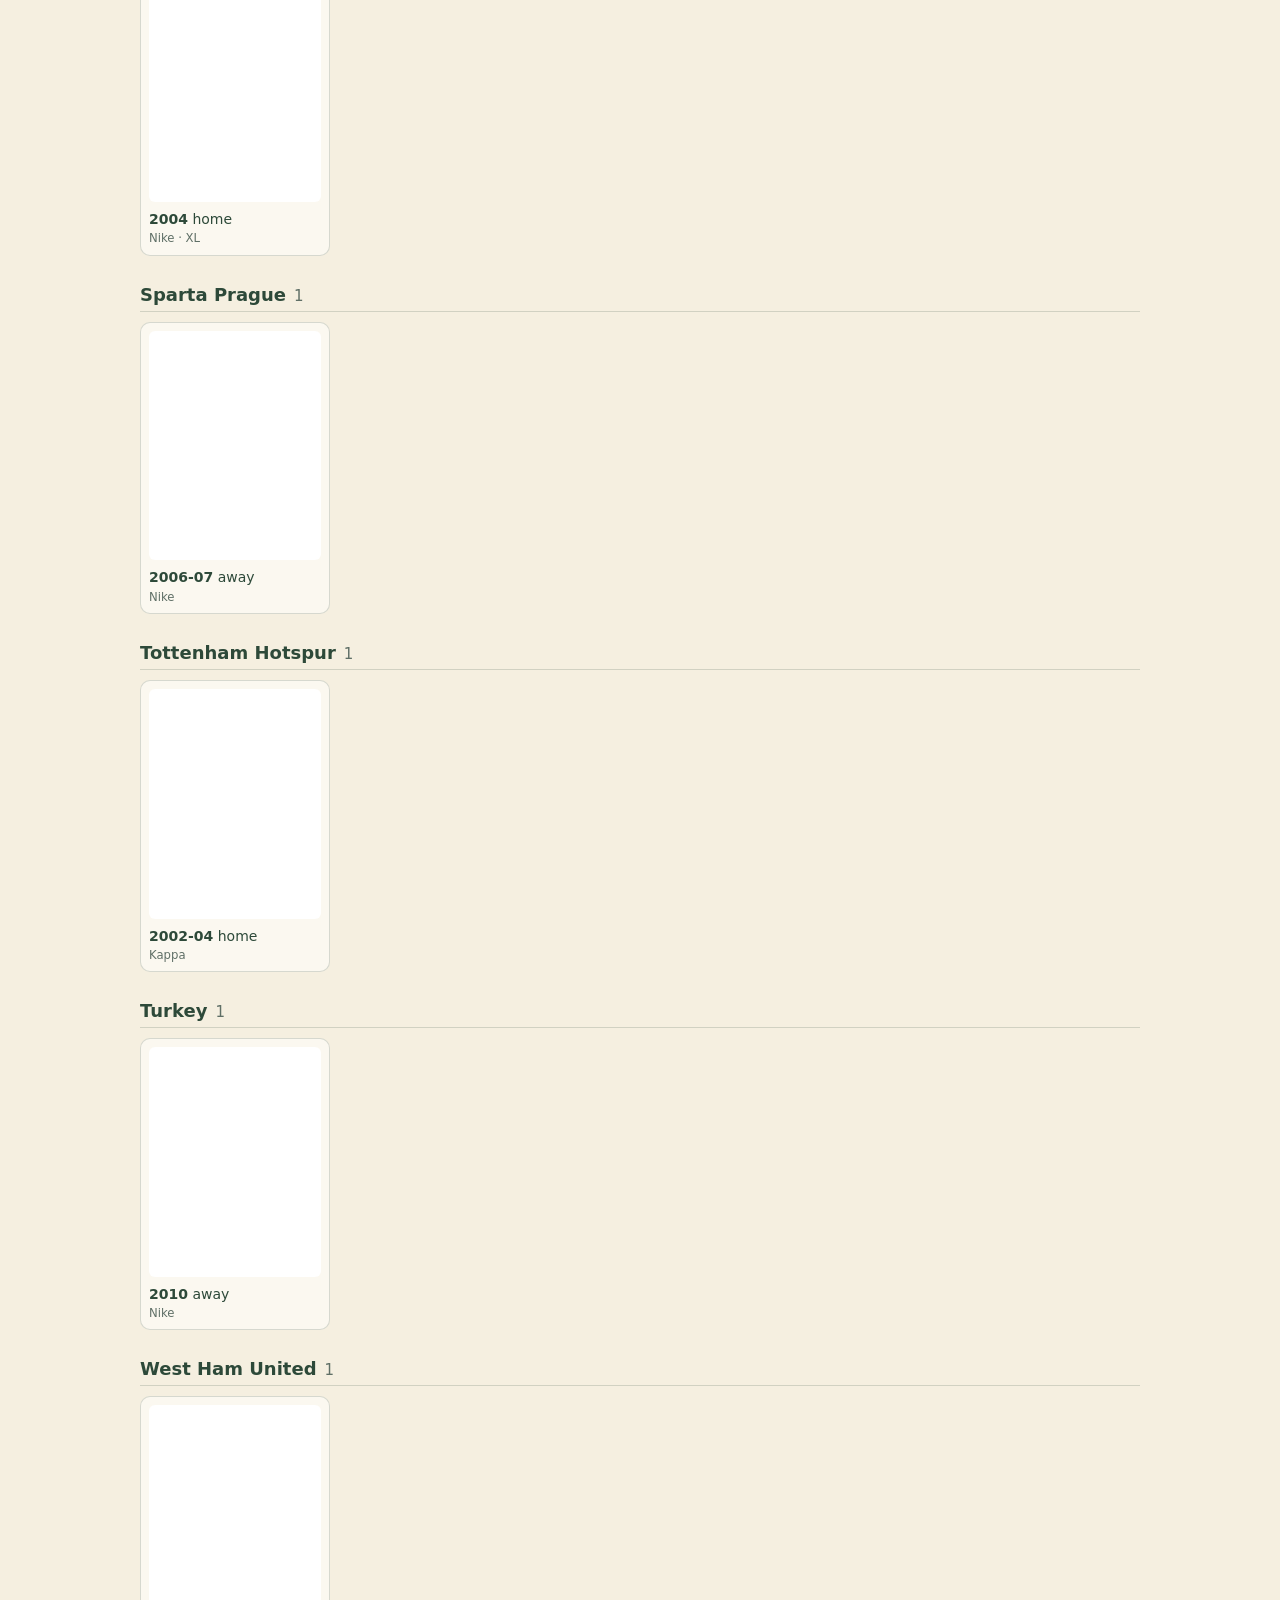
==== commit 78b4872f: "Wishlist kits and wishlist-only teams go last; the brand comes from the season here, the league's ki" ====
--- a/index.html
+++ b/index.html
@@ -103,10 +103,13 @@
   empty.hidden = found.length > 0;
   archiveLink(found[0]?.[0].team || form.team.value.trim(), season);
   showSeason(found[0]?.[0].team, season);
-  // one section per team, teams with the most kits first, newest season first inside
+  // one section per team: teams with the most owned kits first, wishlist-only teams last;
+  // inside, owned and bought kits first, wishlist last, newest season first
+  const owned = list => list.filter(([k]) => k.status !== 'wishlist').length;
   const byTeam = new Map();
   for (const [k, i] of found) (byTeam.get(k.team) || byTeam.set(k.team, []).get(k.team)).push([k, i]);
-  const sections = [...byTeam].sort((a, b) => b[1].length - a[1].length || a[0].localeCompare(b[0]));
+  const sections = [...byTeam].sort((a, b) => owned(b[1]) - owned(a[1]) || b[1].length - a[1].length || a[0].localeCompare(b[0]));
+  const order = ([a], [b]) => (a.status === 'wishlist') - (b.status === 'wishlist') || (b.season || '').localeCompare(a.season || '');
   const card = ([k, i]) => `
     <figure class="${k.status}" data-i="${i}">
       ${picture(k, i)}
@@ -118,7 +121,7 @@
   grid.innerHTML = sections.map(([name, list]) => `
     <section>
       <h2>${esc(name)}<small>${list.length}</small></h2>
-      <div class="grid">${list.sort((a, b) => (b[0].season || '').localeCompare(a[0].season || '')).map(card).join('')}</div>
+      <div class="grid">${list.sort(order).map(card).join('')}</div>
     </section>`).join('');
   grid.querySelectorAll('.nophoto').forEach(el => seen.observe(el));
 }
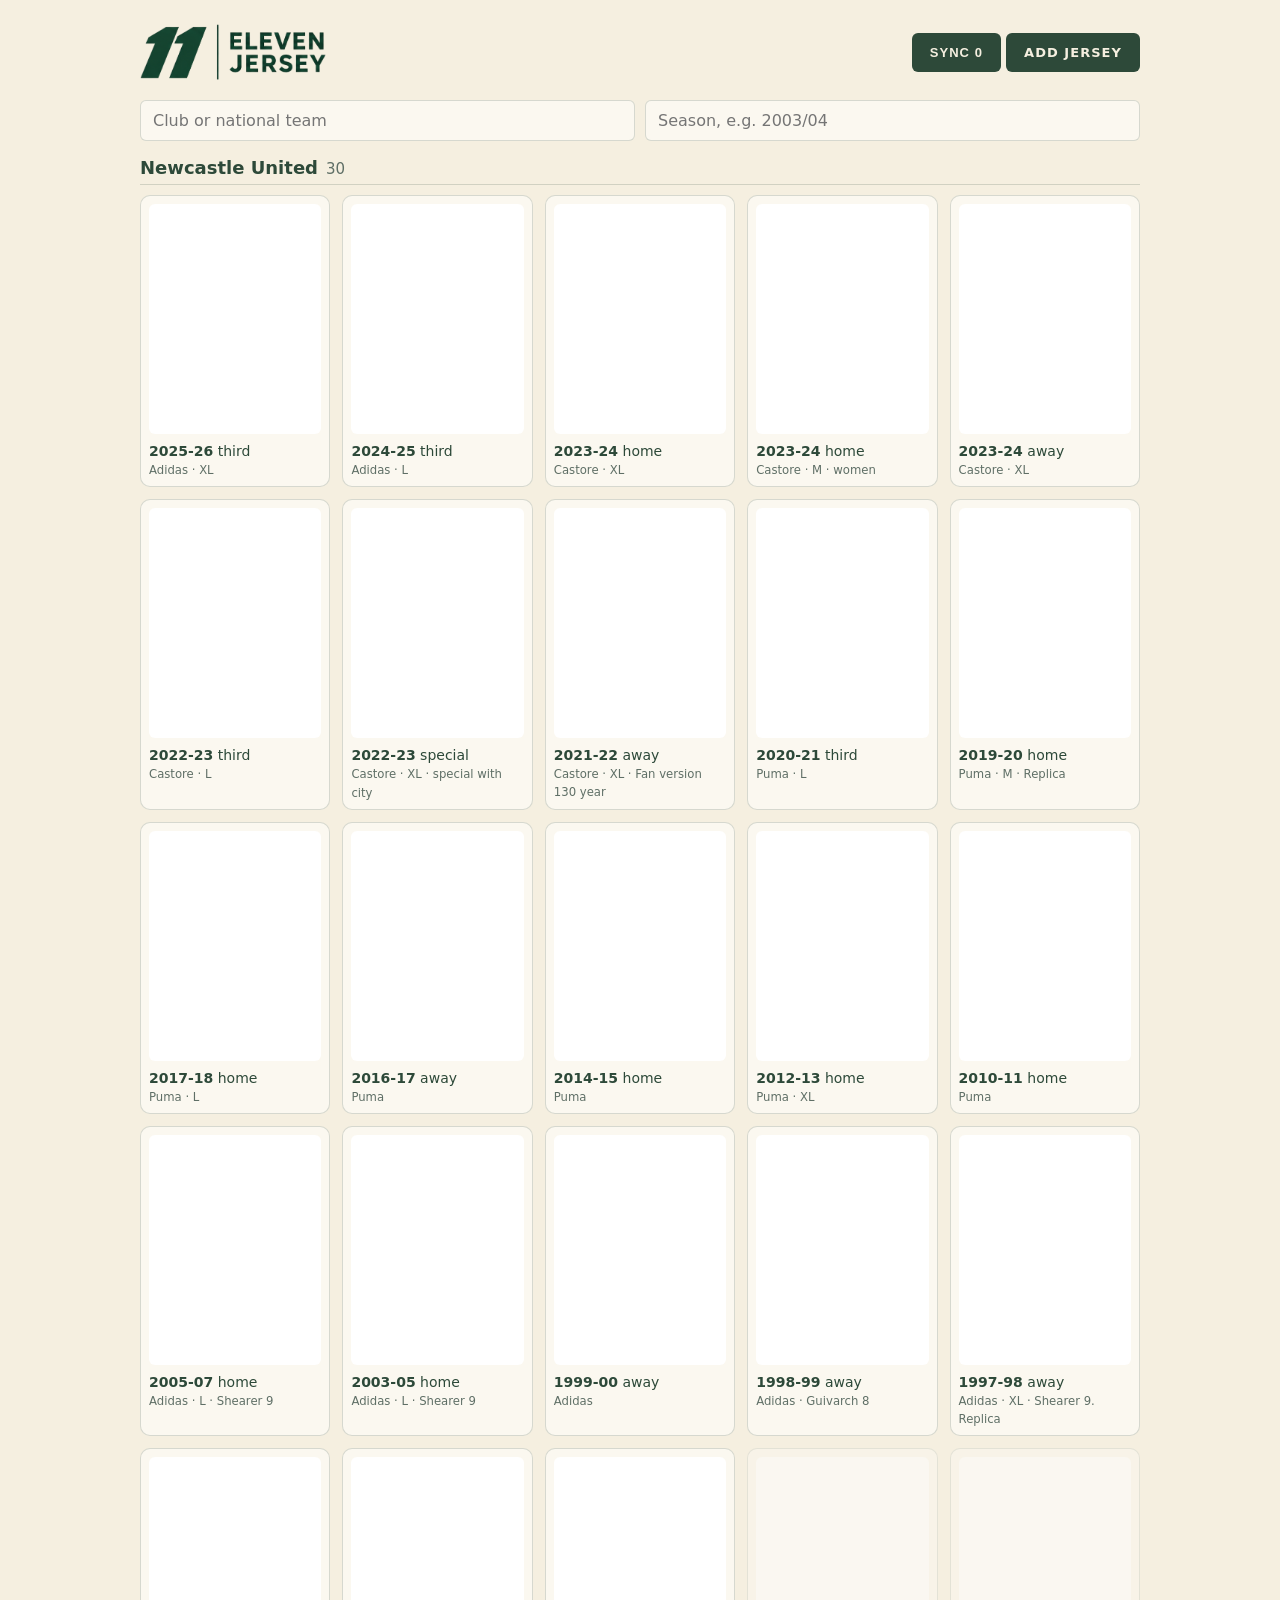
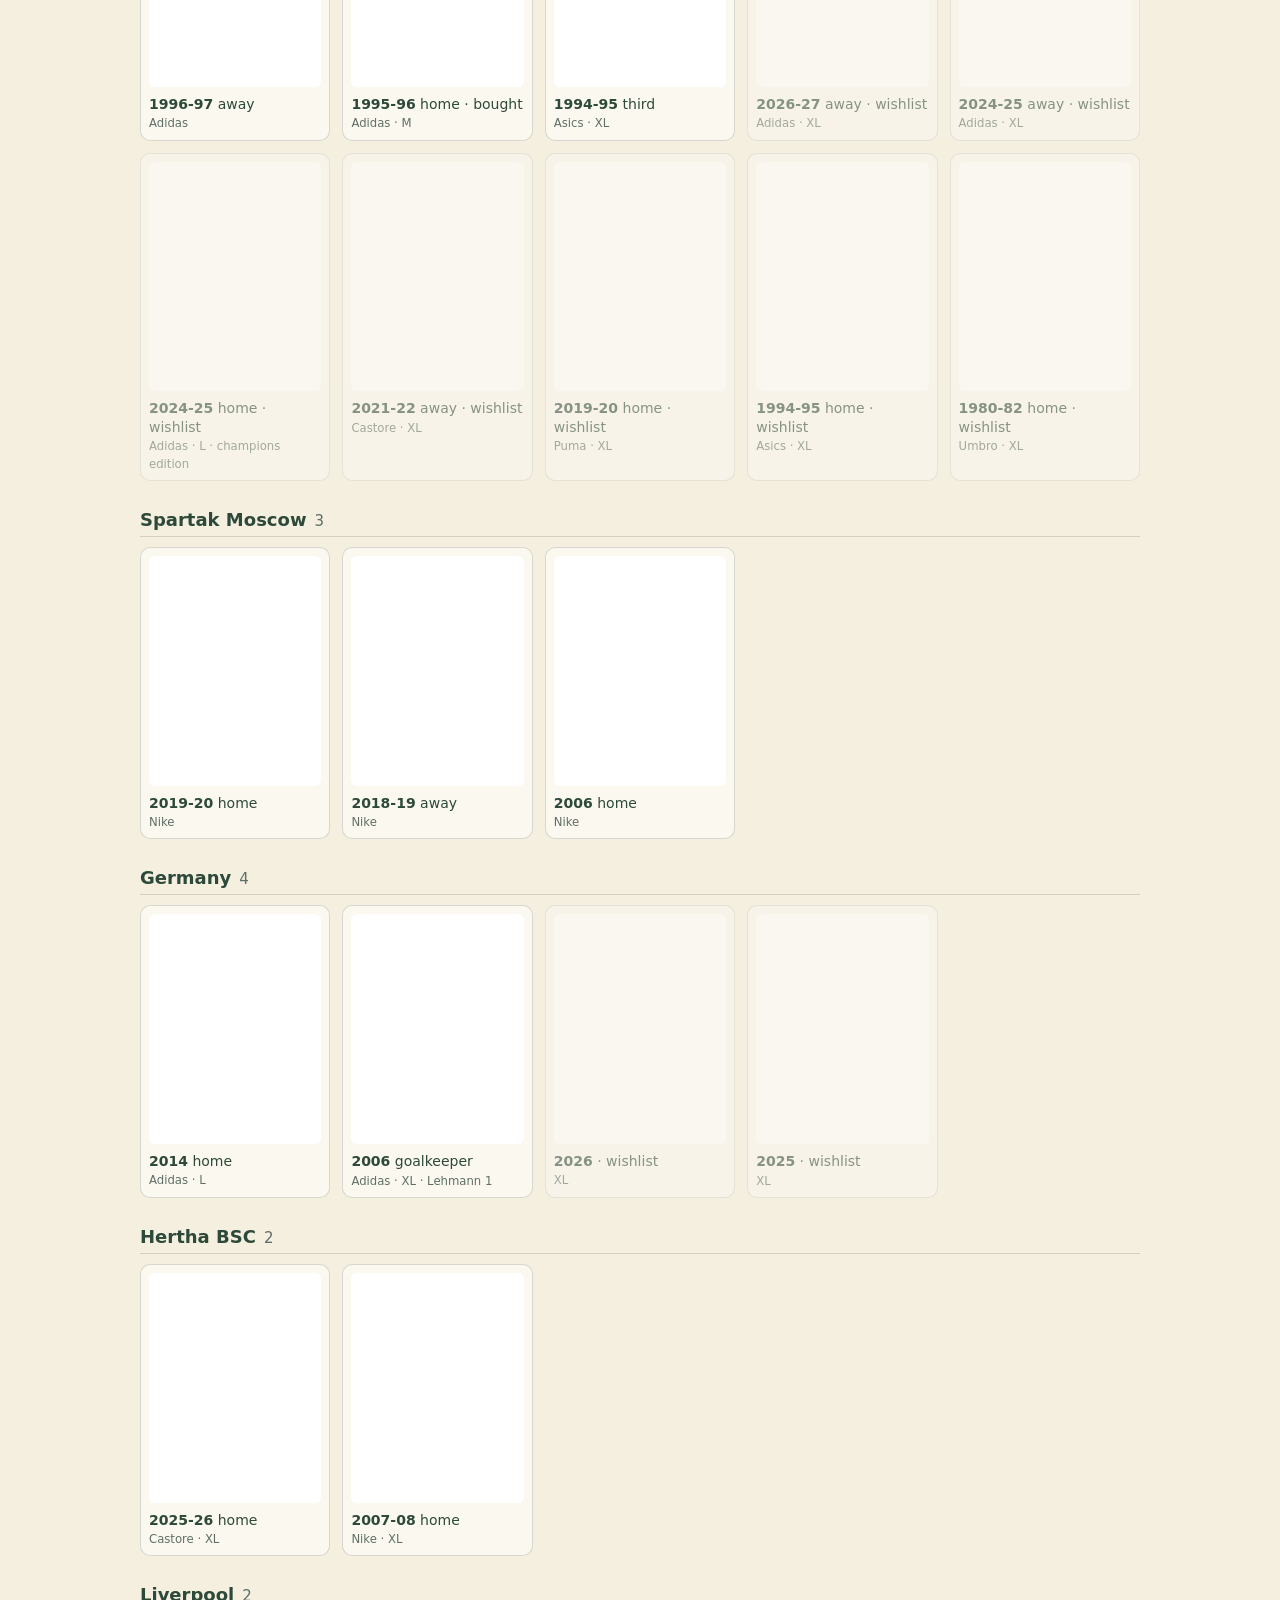
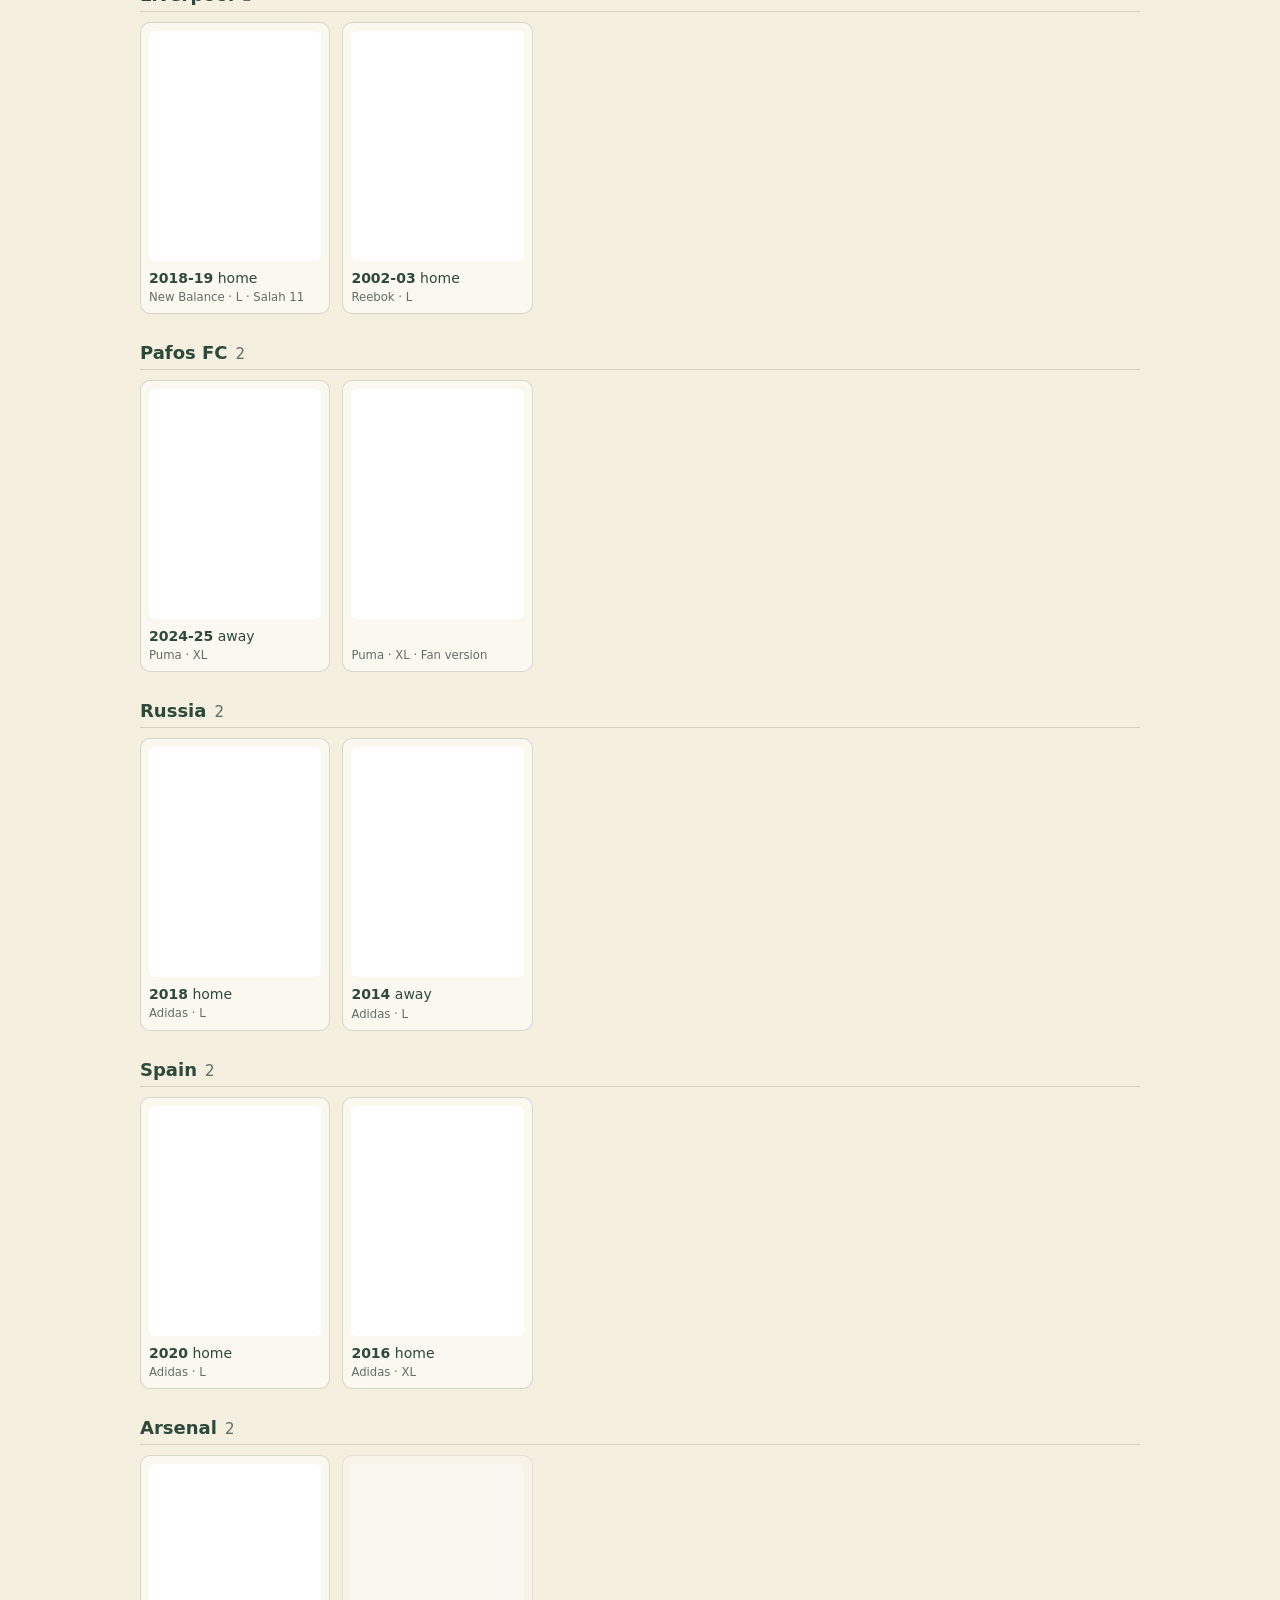
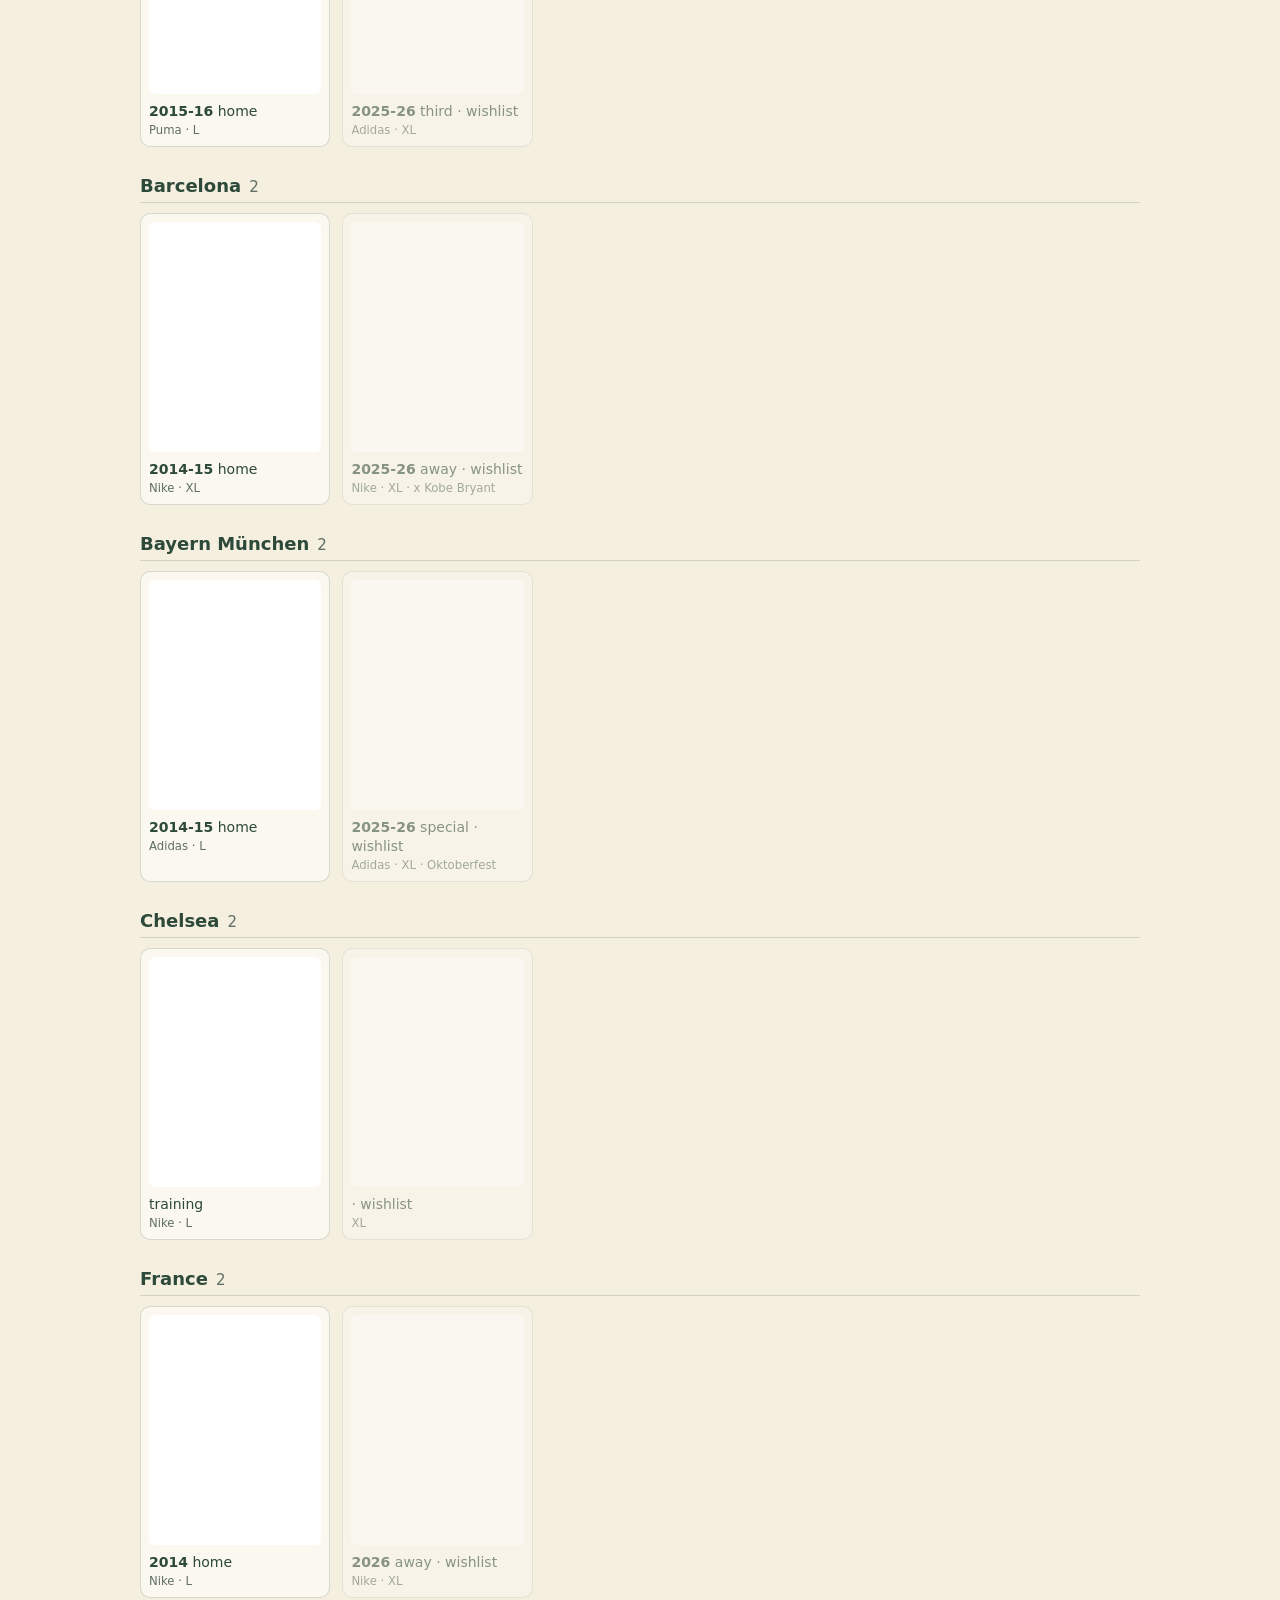
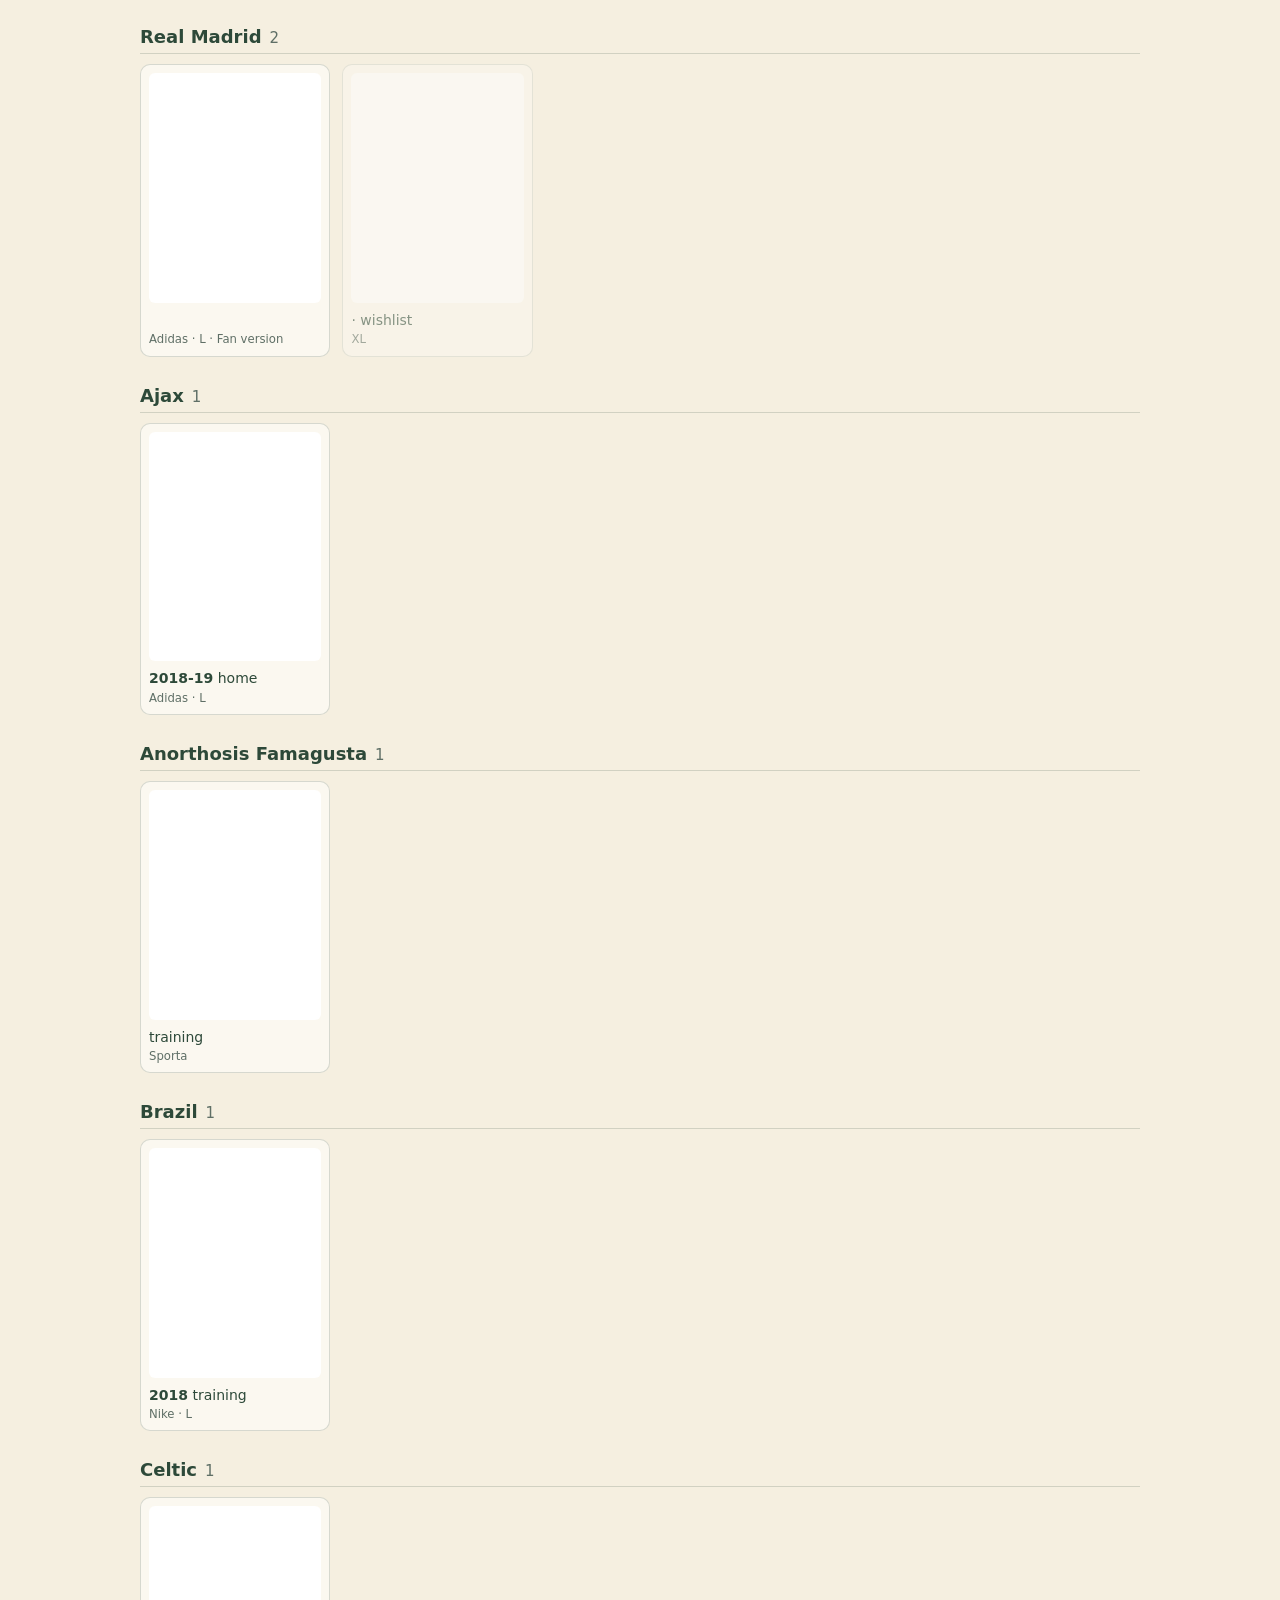
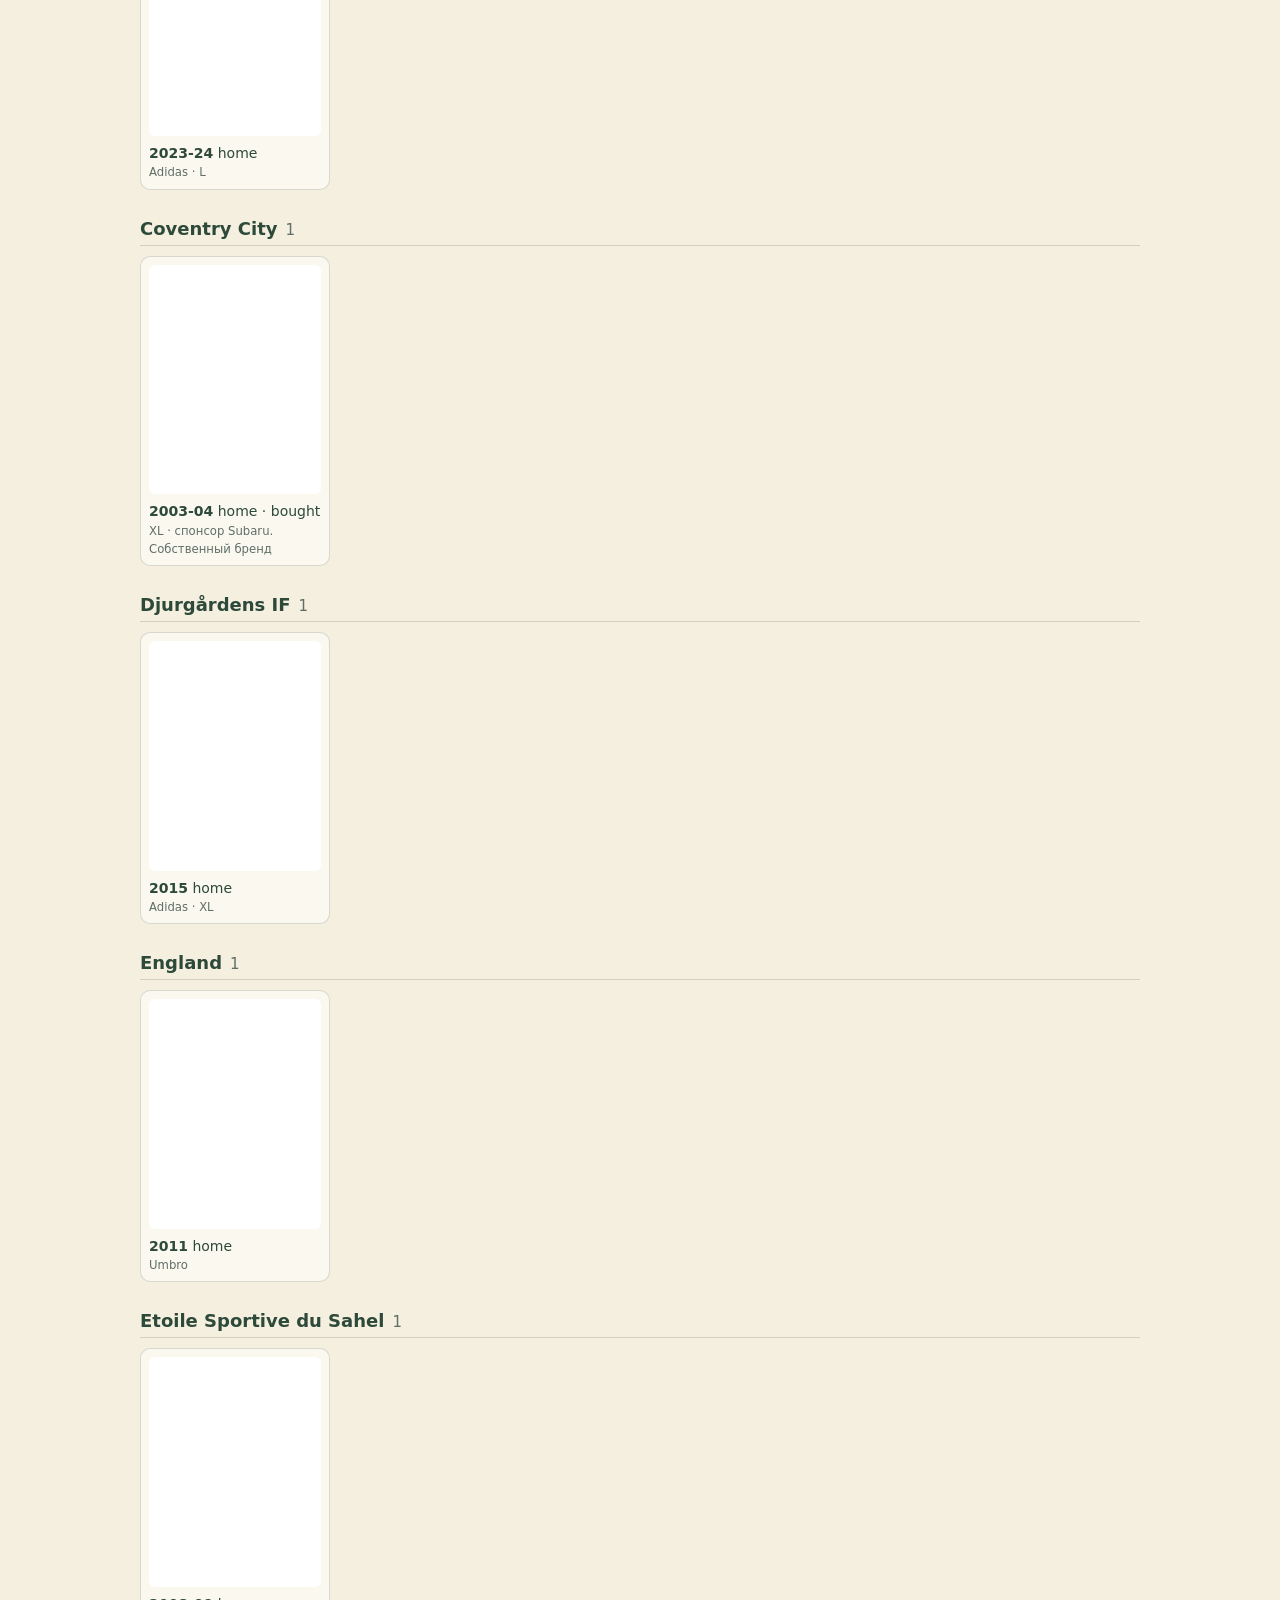
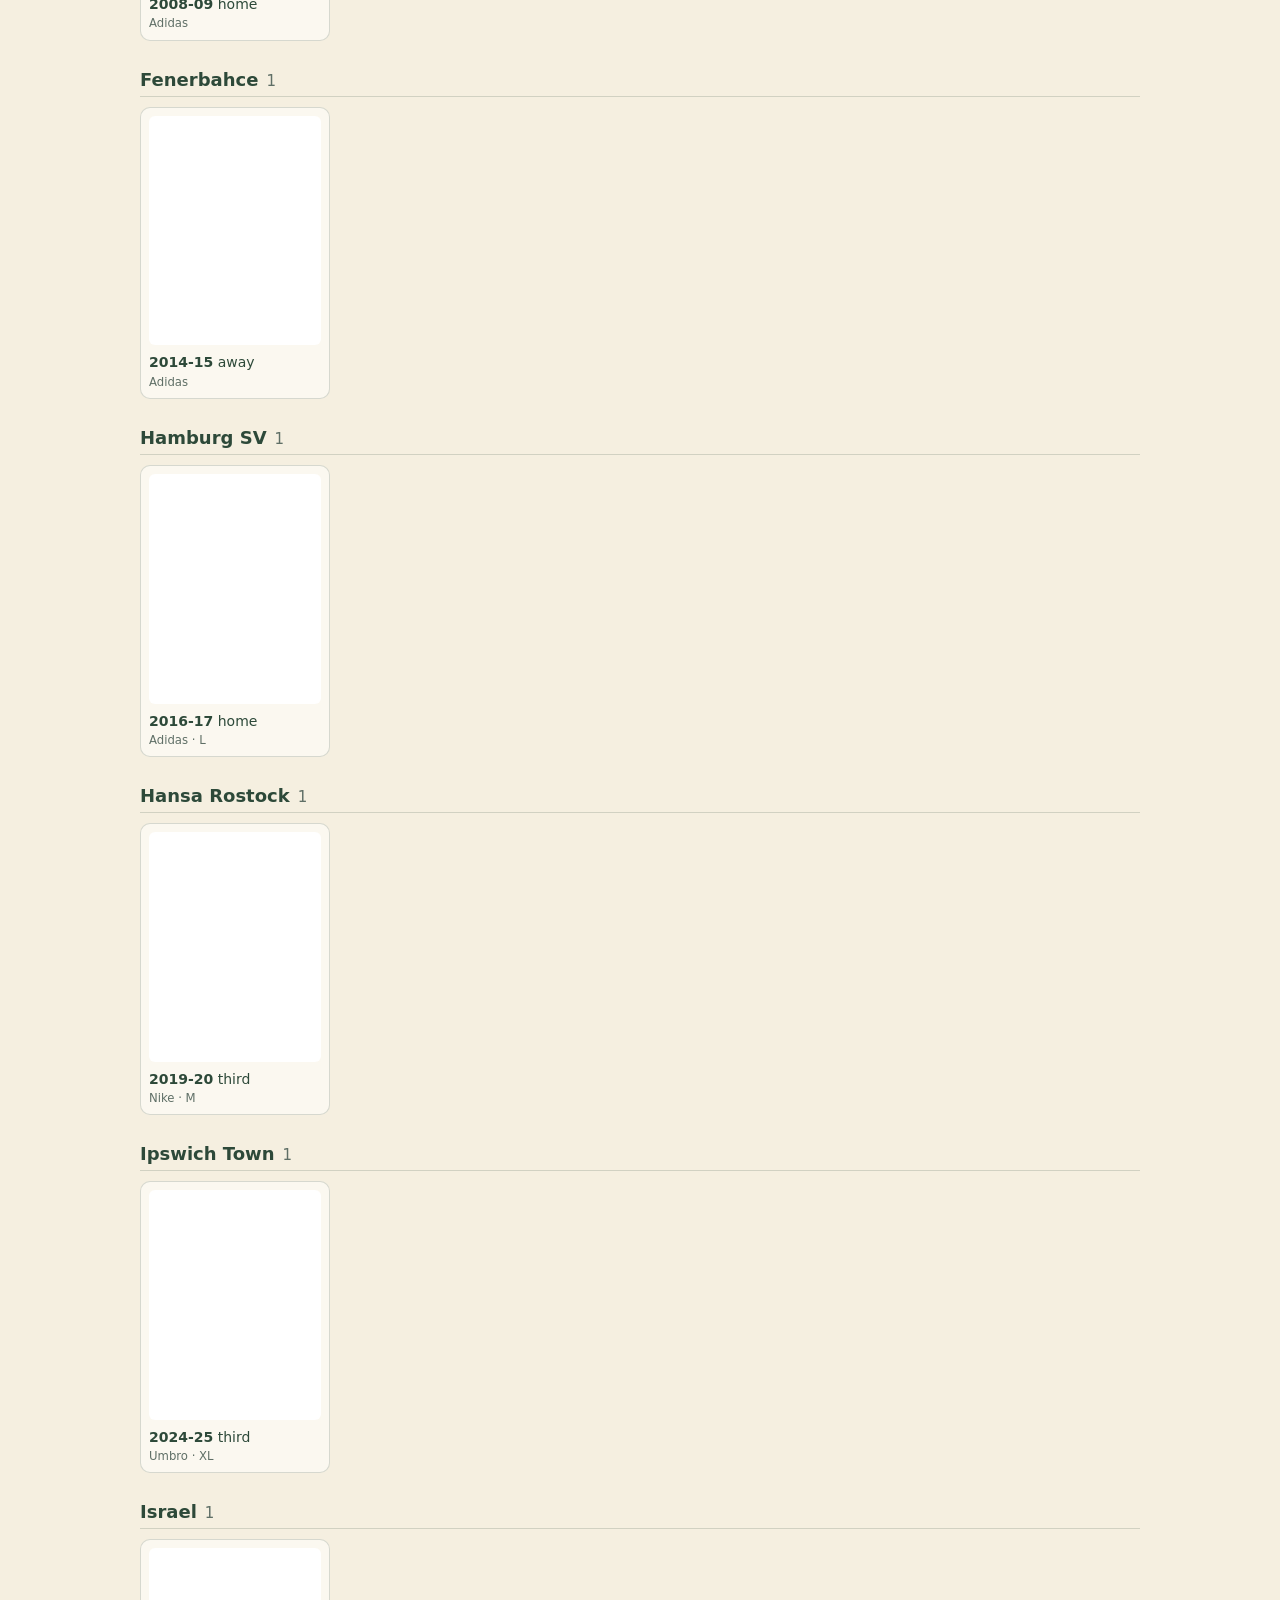
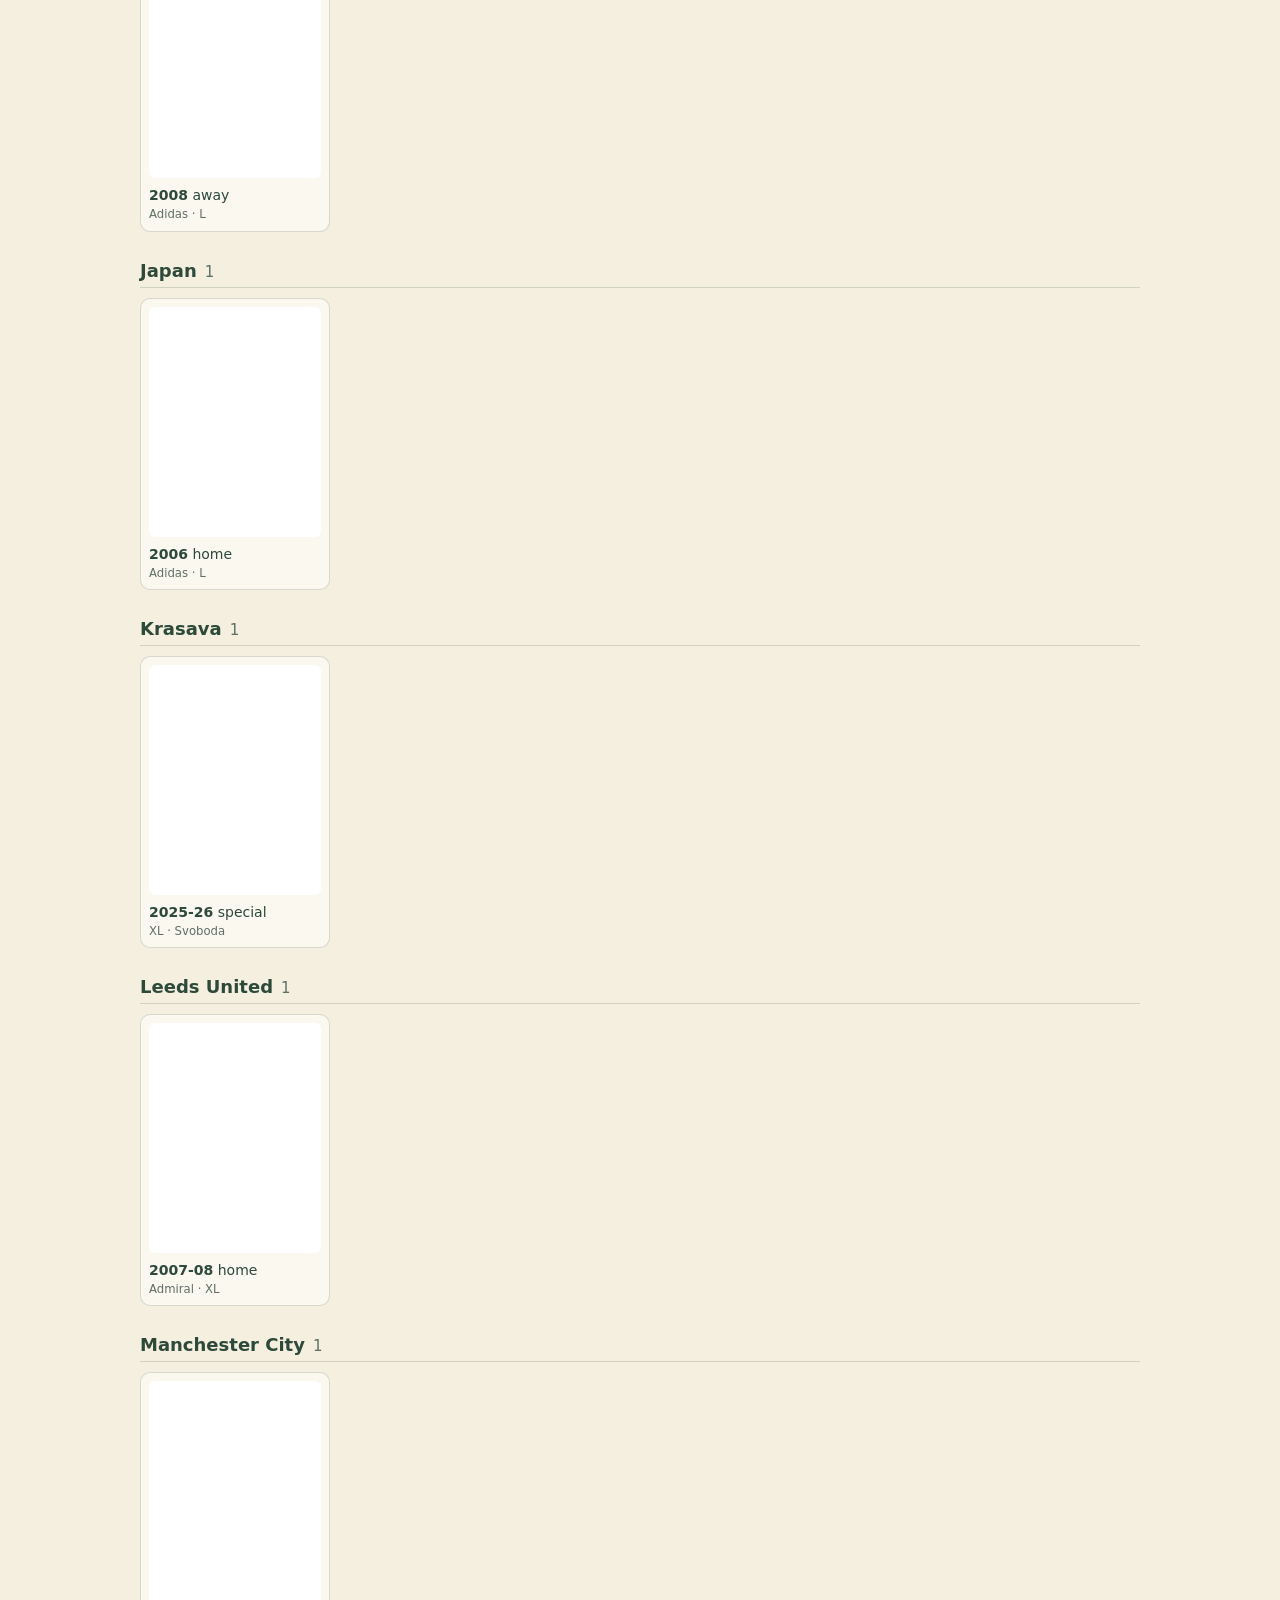
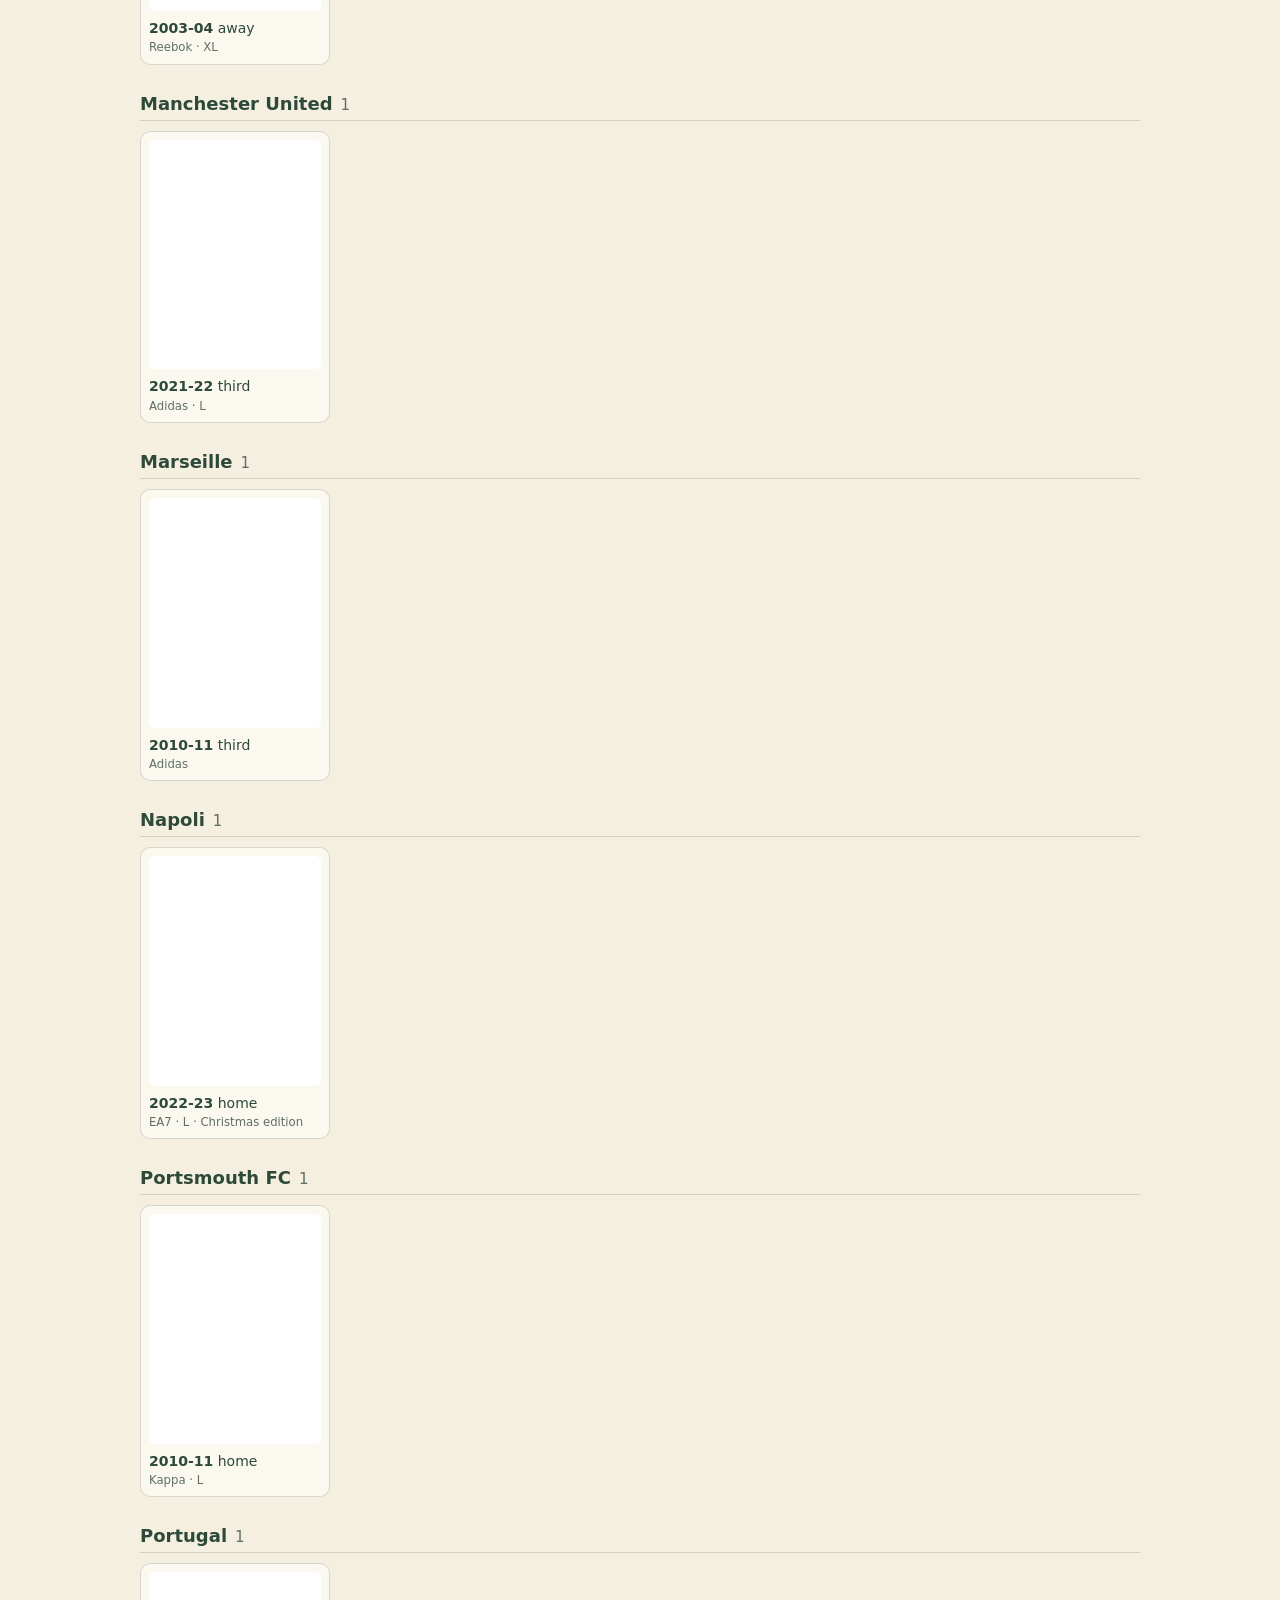
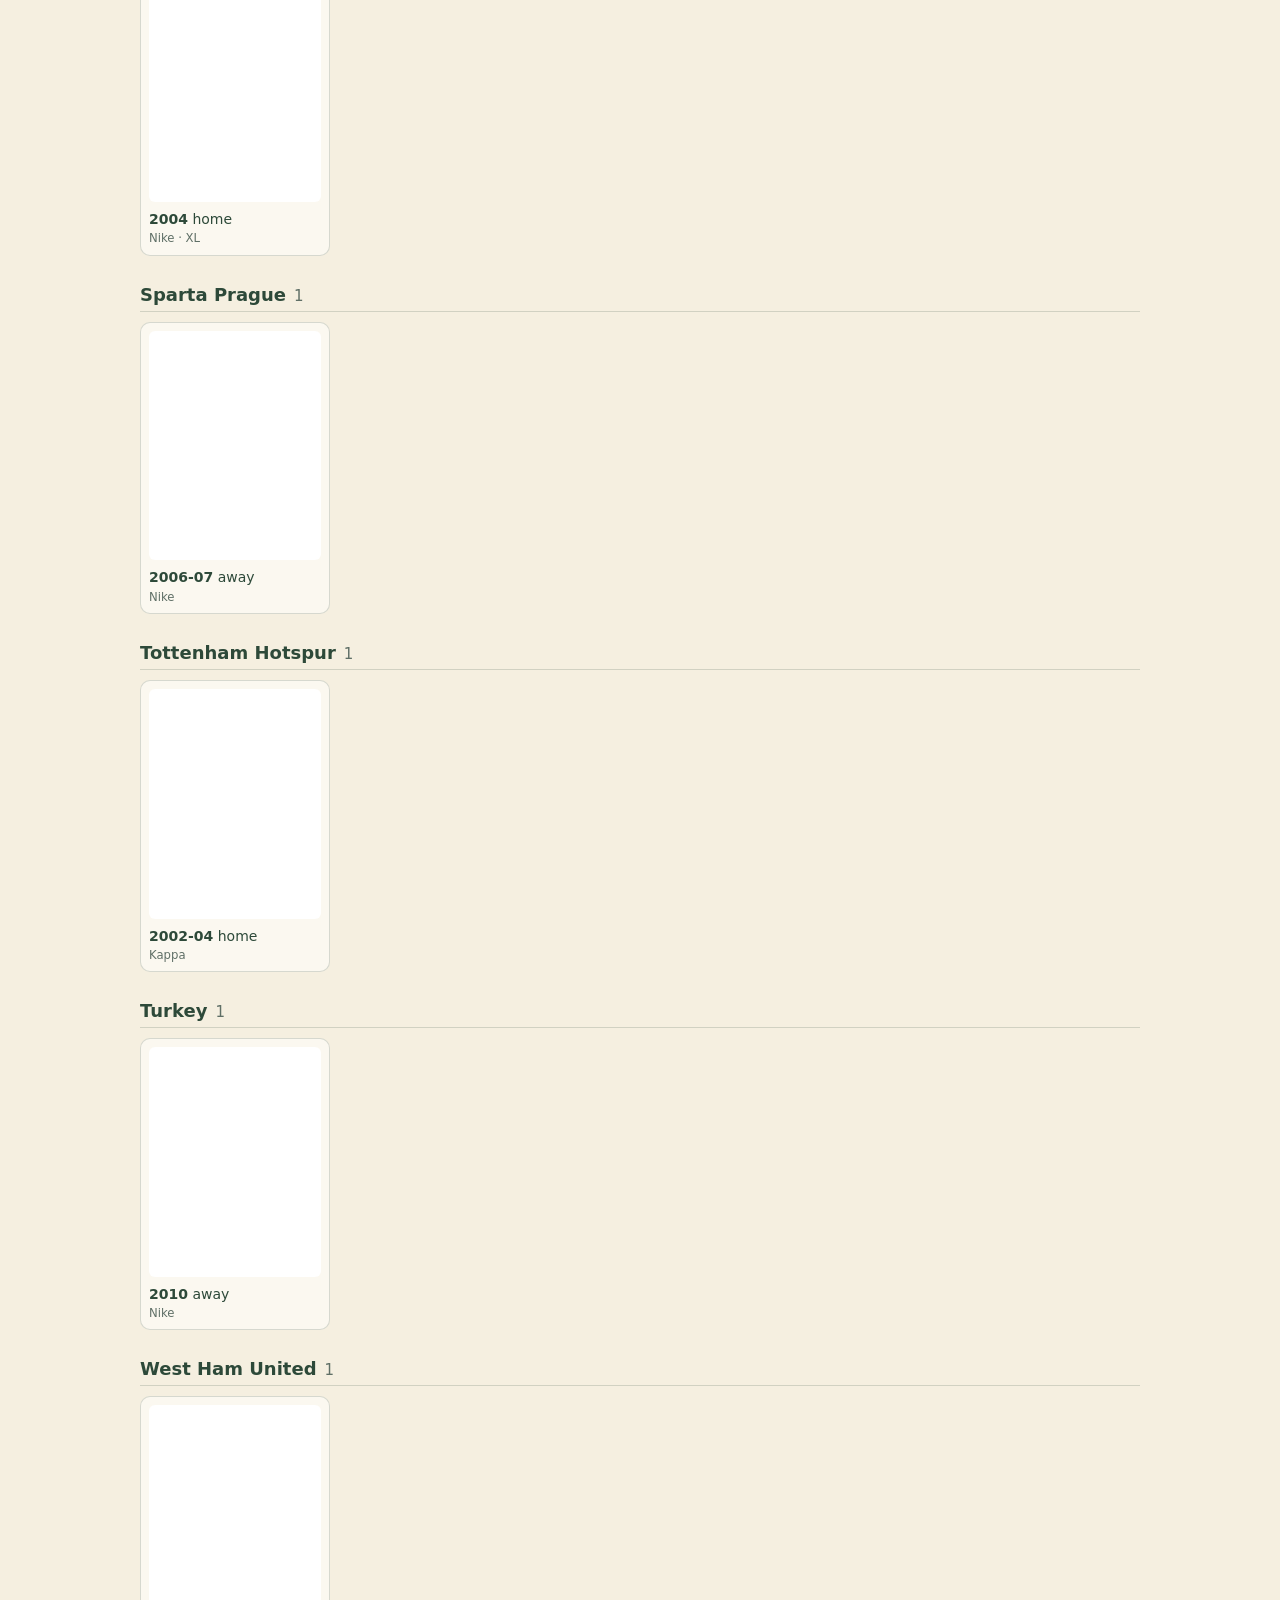
==== commit 76eee562: "A new kit waits in the browser and shows at once; Sync sends everything waiting to the repository in" ====
--- a/index.html
+++ b/index.html
@@ -12,7 +12,7 @@
 <body>
 <header>
   <a href="index.html"><img src="logo.png" alt="Eleven Jersey" class="logo"></a>
-  <a href="add.html" class="button">Add jersey</a>
+  <span><button id="sync" class="button" hidden>Sync</button> <a href="add.html" class="button">Add jersey</a></span>
 </header>
 <form id="search">
   <input name="team" list="teams" placeholder="Club or national team" autocomplete="off">
@@ -32,6 +32,7 @@
 </dialog>
 
 <script src="wiki.js"></script>
+<script src="queue.js"></script>
 <script>
 const form = document.getElementById('search');
 const grid = document.getElementById('kits');
@@ -93,7 +94,7 @@
 }, { rootMargin: '200px' });
 
 const picture = (k, i) => k.photo
-  ? `<img src="photos/${esc(k.photo)}" alt="${esc(k.team)} ${esc(k.season || '')} ${esc(k.kit || '')}" loading="lazy">`
+  ? `<img src="${k.photoData || 'photos/' + esc(k.photo)}" alt="${esc(k.team)} ${esc(k.season || '')} ${esc(k.kit || '')}" loading="lazy">`
   : `<div class="nophoto" data-i="${i}"></div>`;
 const line = k => [k.brand, k.version, k.size, k.number && k.player ? `${k.number} ${k.player}` : k.number || k.player, k.comment].filter(Boolean).map(esc).join(' · ');
 
@@ -148,12 +149,20 @@
     .then(info => { if (info && detail.open) detail.querySelector('.season').innerHTML = seasonHtml(info); }).catch(() => {});
 }
 
-fetch('kits.json').then(r => r.json()).then(data => {
-  kits = data;
+let published = [];
+function load() {
+  kits = [...published, ...queue.extra(published)];
   fill('teams', kits.map(k => k.team));
   fill('seasons', kits.map(k => k.season).filter(Boolean));
   render();
+}
+fetch('kits.json').then(r => r.json()).then(data => {
+  published = data;
+  load();
+  // with a token already in this browser, whatever waits goes to GitHub on its own
+  if (queue.token() && queue.pending().length) queue.sync().then(showSync).catch(() => {});
 });
+const showSync = queue.button(document.getElementById('sync'), load);
 form.addEventListener('input', render);
 form.addEventListener('submit', e => e.preventDefault());
 grid.addEventListener('click', e => { const f = e.target.closest('figure'); if (f) open(f.dataset.i); });
